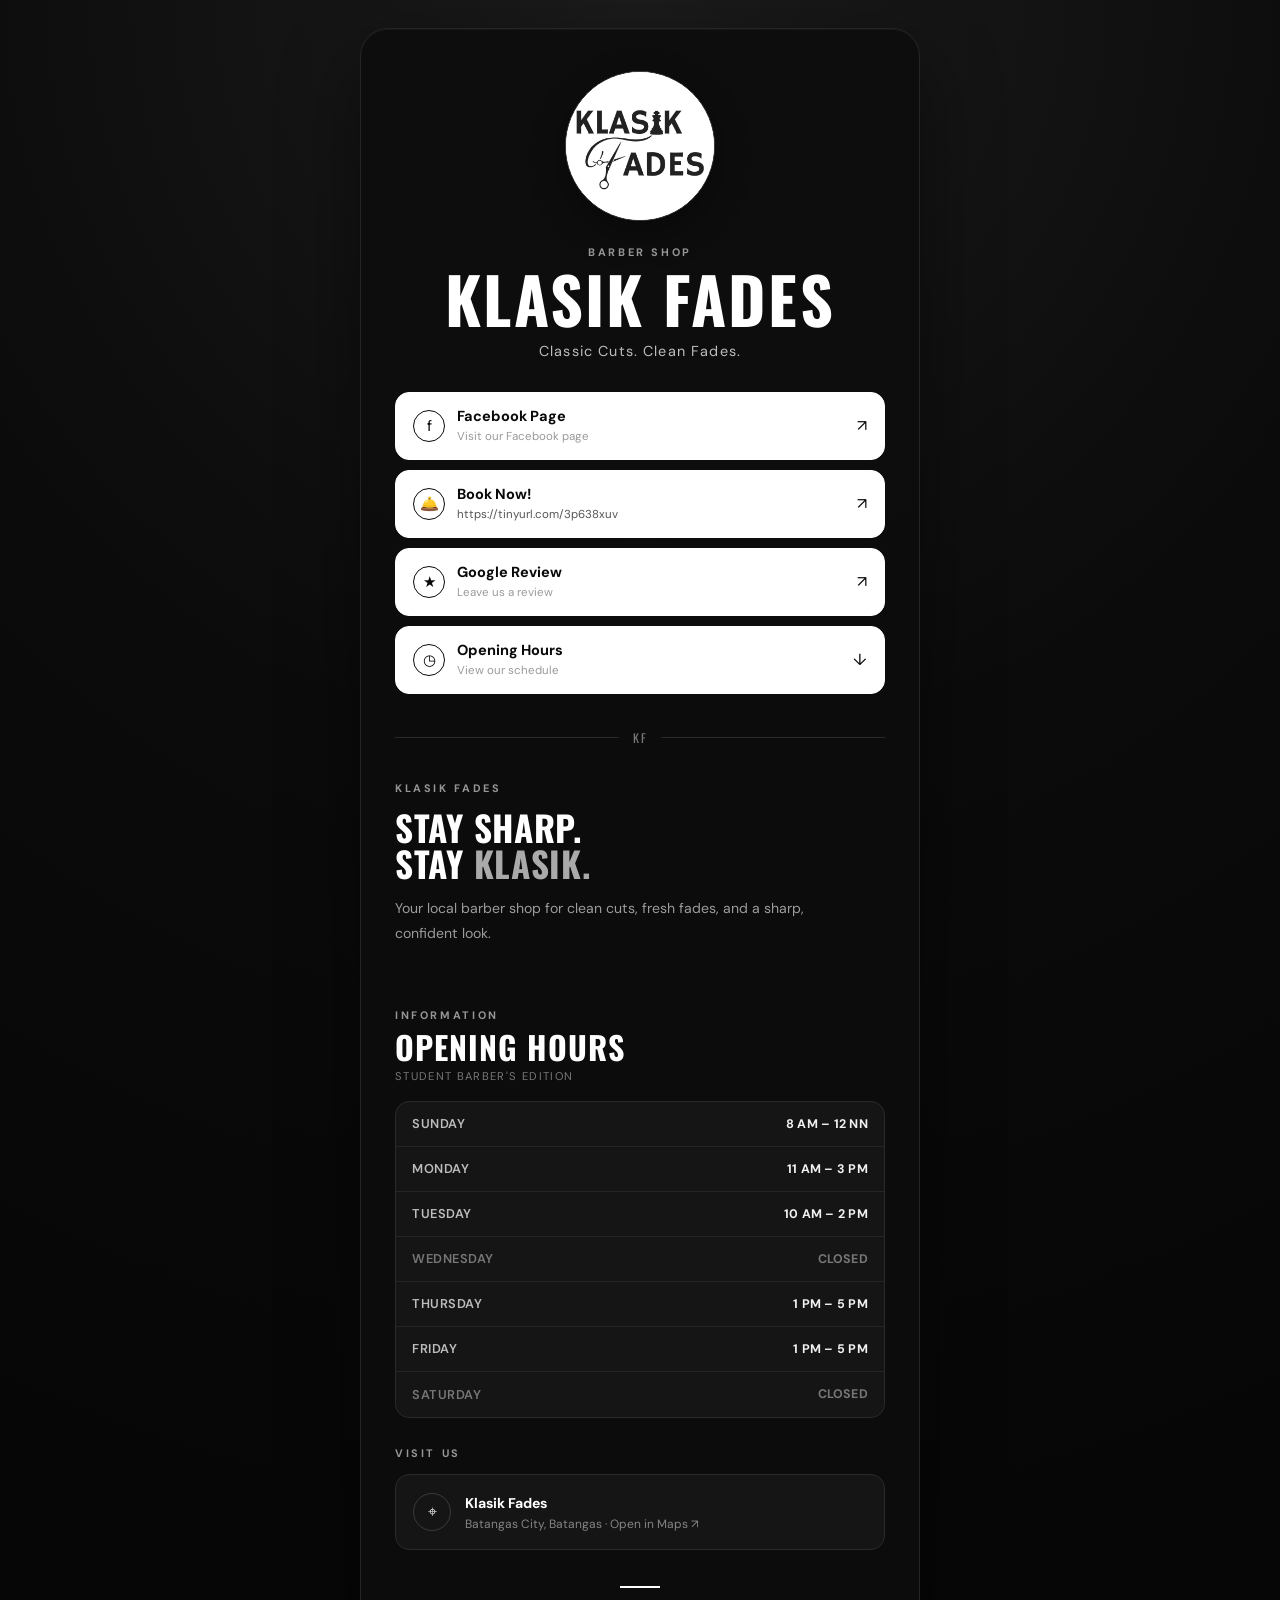
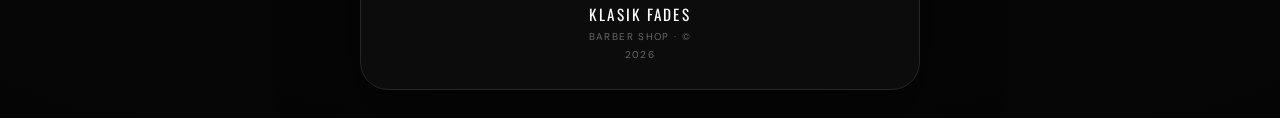
==== index.html @ 63065047 "Update index.html" ====
<!DOCTYPE html>
<html lang="en">
<head>
  <meta charset="UTF-8">
  <meta name="viewport" content="width=device-width, initial-scale=1.0">
  <meta name="description" content="Klasik Fades Barber Shop — contact, location, social media, and Google reviews.">
  <meta name="theme-color" content="#0b0b0b">

  <title>Klasik Fades | Barber Shop</title>

  <link rel="icon" type="image/jpeg" href="[data-uri]">

  <style>
    @import url('https://fonts.googleapis.com/css2?family=DM+Sans:wght@400;500;600;700&family=Oswald:wght@500;600;700&display=swap');

    :root {
      --black: #0b0b0b;
      --white: #ffffff;
      --line: #292929;
      --max-width: 560px;
    }

    * {
      box-sizing: border-box;
      margin: 0;
      padding: 0;
    }

    html {
      scroll-behavior: smooth;
    }

    body {
      min-height: 100vh;
      background:
        radial-gradient(circle at top, #1b1b1b 0, #0b0b0b 42%, #050505 100%);
      color: var(--white);
      font-family: "DM Sans", sans-serif;
      padding: 28px 16px;
    }

    a {
      color: inherit;
      text-decoration: none;
    }

    .card {
      width: min(100%, var(--max-width));
      margin: 0 auto;
      padding: 42px 34px 28px;
      background: rgba(13, 13, 13, 0.97);
      border: 1px solid #252525;
      border-radius: 28px;
      box-shadow:
        0 30px 80px rgba(0, 0, 0, 0.45),
        inset 0 1px 0 rgba(255, 255, 255, 0.04);
    }

    .brand {
      text-align: center;
    }

    .logo-wrap {
      width: 150px;
      height: 150px;
      margin: 0 auto 24px;
      border-radius: 50%;
      overflow: hidden;
      background: #fff;
      border: 1px solid #333;
      box-shadow: 0 12px 35px rgba(0, 0, 0, 0.35);
    }

    .logo-wrap img {
      width: 100%;
      height: 100%;
      display: block;
      object-fit: cover;
    }

    .eyebrow,
    .section-label {
      font-size: 0.68rem;
      font-weight: 700;
      letter-spacing: 0.24em;
      color: #969696;
    }

    .eyebrow {
      margin-bottom: 9px;
    }

    .brand h1 {
      font-family: "Oswald", sans-serif;
      font-size: clamp(2.5rem, 10vw, 4rem);
      line-height: 0.95;
      letter-spacing: 0.035em;
      font-weight: 700;
    }

    .tagline {
      margin-top: 13px;
      color: #bdbdbd;
      font-size: 0.9rem;
      letter-spacing: 0.08em;
    }

    .actions {
      display: grid;
      gap: 10px;
      margin-top: 32px;
    }

    .action {
      min-height: 68px;
      display: grid;
      grid-template-columns: 34px 1fr 22px;
      align-items: center;
      gap: 10px;
      padding: 13px 17px;
      background: var(--white);
      color: #090909;
      border: 1px solid var(--white);
      border-radius: 14px;
      transition: transform 180ms ease, background 180ms ease, border-color 180ms ease;
    }

    .action:hover {
      transform: translateY(-2px);
      background: #e9e9e9;
      border-color: #e9e9e9;
    }

    .action.primary {
      background: var(--white);
      color: #090909;
      border-color: var(--white);
    }

    .action.primary:hover {
      background: #e9e9e9;
    }

    .action .icon {
      width: 32px;
      height: 32px;
      display: grid;
      place-items: center;
      border: 1px solid currentColor;
      border-radius: 50%;
      font-size: 0.95rem;
    }

    .action strong {
      display: block;
      font-size: 0.91rem;
      font-weight: 700;
    }

    .action small {
      display: block;
      margin-top: 3px;
      color: #9a9a9a;
      font-size: 0.72rem;
    }

    .action.primary small {
      color: #555;
    }

    .arrow {
      font-size: 1rem;
      text-align: right;
    }

    .divider {
      display: flex;
      align-items: center;
      gap: 14px;
      margin: 35px 0;
    }

    .divider span {
      flex: 1;
      height: 1px;
      background: var(--line);
    }

    .divider i {
      font-family: "Oswald", sans-serif;
      font-size: 0.75rem;
      font-style: normal;
      letter-spacing: 0.12em;
      color: #777;
    }

    .about {
      padding-bottom: 34px;
    }

    .section-label {
      margin-bottom: 14px;
    }

    .about h2 {
      font-family: "Oswald", sans-serif;
      font-size: 2.2rem;
      line-height: 1.03;
      letter-spacing: 0.02em;
      text-transform: uppercase;
    }

    .about h2 em {
      font-style: normal;
      color: #aaa;
    }

    .about p:last-child {
      max-width: 460px;
      margin-top: 15px;
      color: #9c9c9c;
      font-size: 0.88rem;
      line-height: 1.75;
    }

    .social-section {
      padding: 28px 0;
      border-top: 1px solid var(--line);
      border-bottom: 1px solid var(--line);
    }

    .socials {
      display: grid;
      gap: 8px;
    }

    .socials a {
      display: grid;
      grid-template-columns: 30px 1fr 18px;
      align-items: center;
      gap: 10px;
      min-height: 48px;
      padding: 8px 0;
      color: #dedede;
      border-bottom: 1px solid #202020;
      transition: color 180ms ease;
    }

    .socials a:last-child {
      border-bottom: 0;
    }

    .socials a:hover {
      color: #fff;
    }

    .social-icon {
      width: 28px;
      height: 28px;
      display: grid;
      place-items: center;
      border: 1px solid #444;
      border-radius: 50%;
      font-size: 0.78rem;
      font-weight: 700;
    }

    .social-arrow {
      color: #777;
    }

    .location {
      padding-top: 28px;
    }

    .location-box {
      display: flex;
      align-items: center;
      gap: 14px;
      padding: 17px;
      background: #151515;
      border: 1px solid #292929;
      border-radius: 14px;
    }

    .location-pin {
      width: 38px;
      height: 38px;
      display: grid;
      place-items: center;
      flex: 0 0 38px;
      border: 1px solid #3a3a3a;
      border-radius: 50%;
      color: #ddd;
    }

    .location-box strong {
      font-size: 0.88rem;
    }

    .location-box p {
      margin-top: 3px;
      color: #858585;
      font-size: 0.75rem;
    }

    footer {
      margin-top: 36px;
      text-align: center;
    }

    .footer-line {
      width: 40px;
      height: 2px;
      margin: 0 auto 15px;
      background: #fff;
    }

    footer p {
      font-family: "Oswald", sans-serif;
      font-size: 0.95rem;
      letter-spacing: 0.14em;
    }

    footer span {
      display: block;
      margin-top: 5px;
      color: #686868;
      font-size: 0.62rem;
      letter-spacing: 0.14em;
    }

    @media (max-width: 520px) {
      body {
        padding: 0;
      }

      .card {
        min-height: 100vh;
        border: 0;
        border-radius: 0;
        padding: 38px 22px 24px;
      }

      .logo-wrap {
        width: 135px;
        height: 135px;
      }

      .brand h1 {
        font-size: clamp(2.3rem, 13vw, 3.5rem);
      }

      .tagline {
        font-size: 0.78rem;
      }
    }

    @media (prefers-reduced-motion: reduce) {
      html {
        scroll-behavior: auto;
      }

      .action {
        transition: none;
      }
    }
  
    #information { scroll-margin-top: 24px; padding-top: 28px; }
    .information-title { margin: -5px 0 18px; }
    .information-title h2 { font-family: "Oswald", sans-serif; font-size: 2rem; line-height: 1; text-transform: uppercase; letter-spacing: .03em; }
    .information-title p { margin-top: 6px; color: #777; font-size: .7rem; text-transform: uppercase; letter-spacing: .12em; }
    .hours-card { overflow: hidden; background: #151515; border: 1px solid #292929; border-radius: 14px; }
    .hours-row { display: grid; grid-template-columns: 1fr auto; align-items: center; gap: 16px; min-height: 45px; padding: 10px 16px; border-bottom: 1px solid #252525; font-size: .8rem; }
    .hours-row:last-child { border-bottom: 0; }
    .hours-row span { color: #bdbdbd; text-transform: uppercase; letter-spacing: .04em; font-weight: 600; }
    .hours-row strong { color: #f2f2f2; font-size: .78rem; text-align: right; letter-spacing: .02em; }
    .hours-row.closed span, .hours-row.closed strong { color: #777; }

</style>
</head>

<body>

  <main class="card">

    <section class="brand">
      <div class="logo-wrap">
        <img src="[data-uri]" alt="Klasik Fades logo">
      </div>

      <p class="eyebrow">BARBER SHOP</p>
      <h1>KLASIK FADES</h1>
      <p class="tagline">Classic Cuts. Clean Fades.</p>
    </section>

    <section class="actions" aria-label="Business actions">

      <a class="action" href="https://www.facebook.com/profile.php?id=61590828577188" target="_blank" rel="noopener noreferrer">
        <span class="icon">f</span><span><strong>Facebook Page</strong><small>Visit our Facebook page</small></span><span class="arrow">↗</span>
      </a>

      <a class="action primary" href="https://tinyurl.com/3p638xuv" target="_blank" rel="noopener noreferrer">
        <span class="icon">🛎️</span>
          <span>
            <strong>Book Now!</strong>
            <small>https://tinyurl.com/3p638xuv</small>
          </span>
        <span class="arrow">↗</span>
      </a>

      <a class="action" href="https://search.google.com/local/writereview?placeid=ChIJxVJo1TwPvTMRxg9lipn5lPU" target="_blank" rel="noopener noreferrer">
        <span class="icon">★</span><span><strong>Google Review</strong><small>Leave us a review</small></span><span class="arrow">↗</span>
      </a>

      <a class="action" href="#information">
        <span class="icon">◷</span><span><strong>Opening Hours</strong><small>View our schedule</small></span><span class="arrow">↓</span>
      </a>

    </section>

    <div class="divider">
      <span></span>
      <i>KF</i>
      <span></span>
    </div>

    <section class="about">
      <p class="section-label">KLASIK FADES</p>
      <h2>Stay sharp.<br>Stay <em>Klasik.</em></h2>
      <p>
        Your local barber shop for clean cuts, fresh fades,
        and a sharp, confident look.
      </p>
    </section>

    

    <section class="information" id="information">
      <p class="section-label">INFORMATION</p>
      <div class="information-title">
        <h2>Opening Hours</h2>
        <p>Student Barber's Edition</p>
      </div>
      <div class="hours-card">
        <div class="hours-row"><span>Sunday</span><strong>8 AM – 12 NN</strong></div>
        <div class="hours-row"><span>Monday</span><strong>11 AM – 3 PM</strong></div>
        <div class="hours-row"><span>Tuesday</span><strong>10 AM – 2 PM</strong></div>
        <div class="hours-row closed"><span>Wednesday</span><strong>CLOSED</strong></div>
        <div class="hours-row"><span>Thursday</span><strong>1 PM – 5 PM</strong></div>
        <div class="hours-row"><span>Friday</span><strong>1 PM – 5 PM</strong></div>
        <div class="hours-row closed"><span>Saturday</span><strong>CLOSED</strong></div>
      </div>
    </section>

    <section class="location">
      <p class="section-label">VISIT US</p>

      <a
        class="location-box"
        href="https://www.google.com/maps/place/Klasik+Fades/@13.7834968,121.0679065,15z/data=!4m6!3m5!1s0x33bd0f3cd56852c5:0xf594f9998a650fc6!8m2!3d13.7864494!4d121.0700506!16s%2Fg%2F11zh8hhxsk?hl=en&authuser=0&entry=ttu&g_ep=EgoyMDI2MDkzMC4wIKXMDSoASAFQAw%3D%3D"
        target="_blank"
        rel="noopener noreferrer"
      >
        <span class="location-pin">⌖</span>
        <div>
          <strong>Klasik Fades</strong>
          <p>Batangas City, Batangas · Open in Maps ↗</p>
        </div>
      </a>
    </section>

    <footer>
      <div class="footer-line"></div>
      <p>KLASIK FADES</p>
      <span>BARBER SHOP · © <span id="year"></span></span>
    </footer>

  </main>

  <script>
    document.getElementById("year").textContent = new Date().getFullYear();
  </script>

</body>
</html>
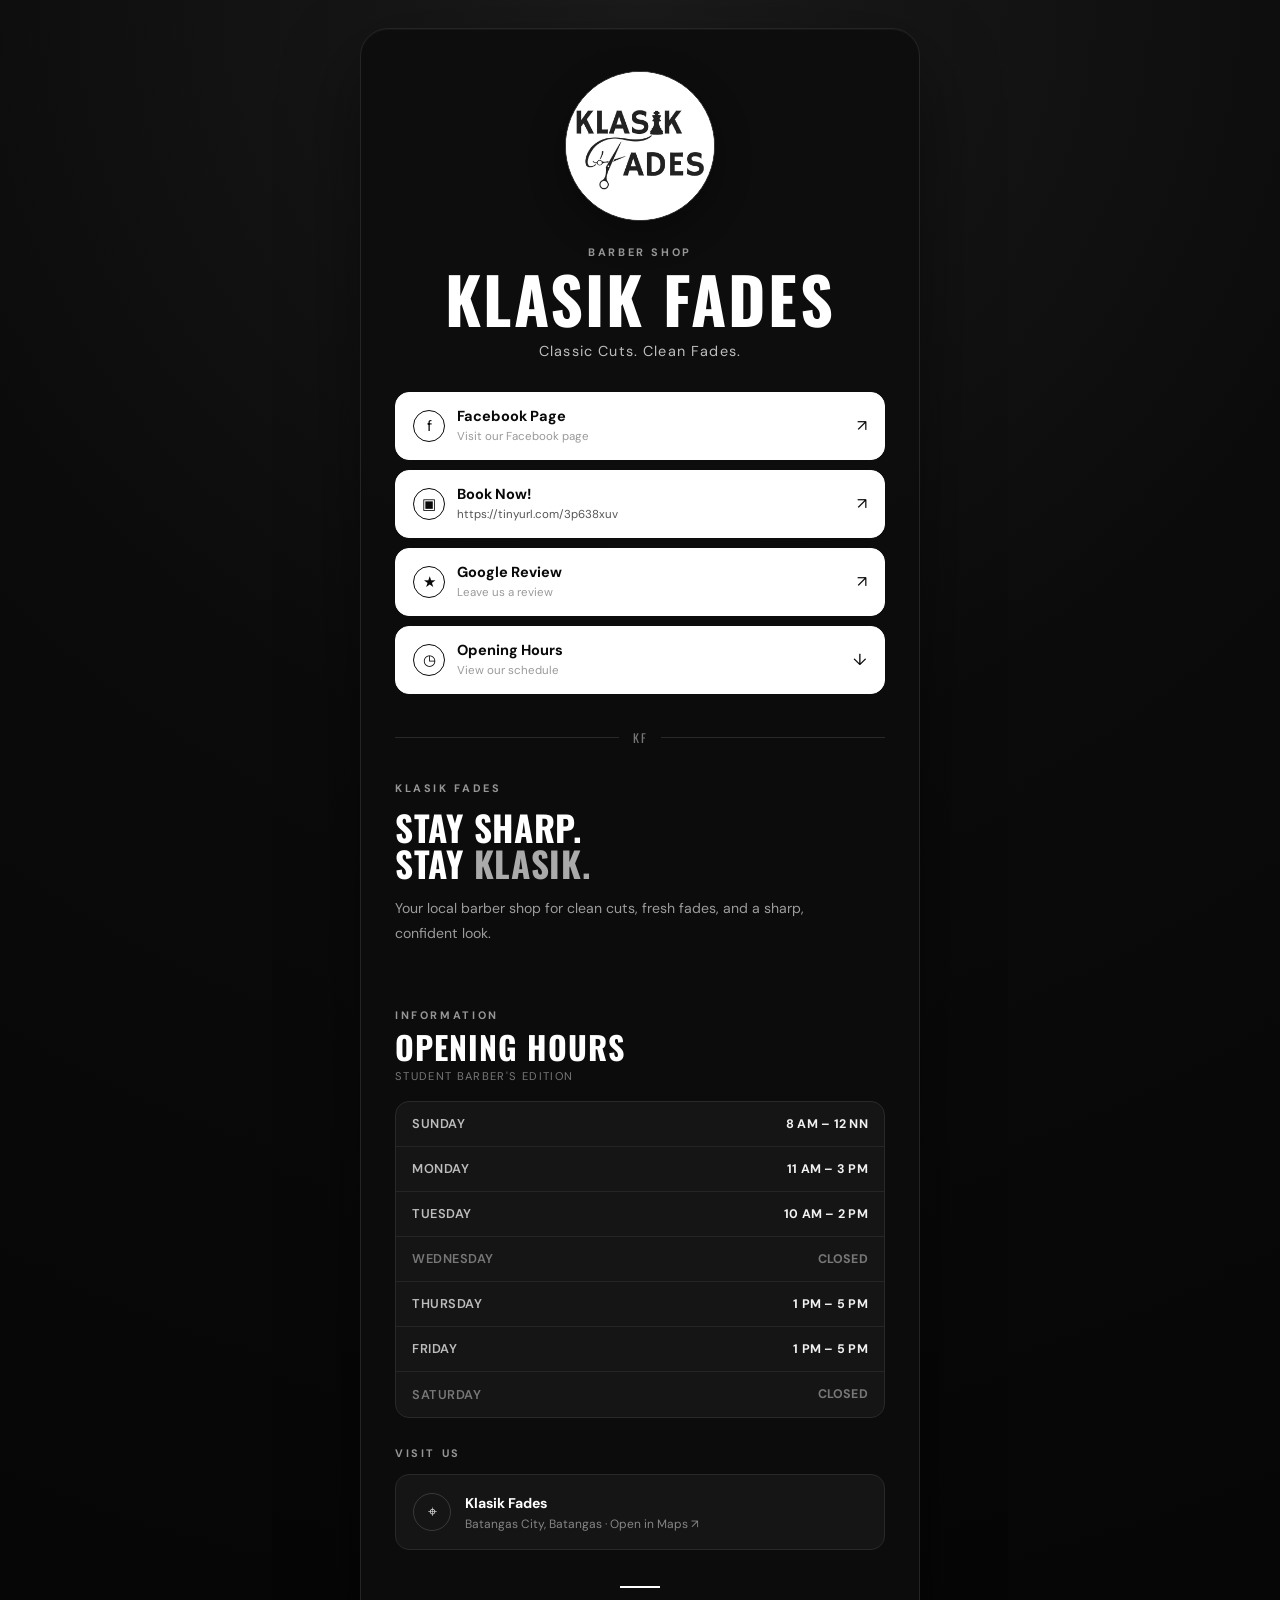
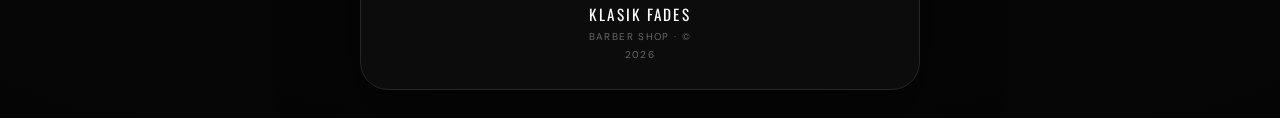
==== commit 938cd1e7: "Update index.html" ====
--- a/index.html
+++ b/index.html
@@ -401,7 +401,7 @@
       </a>
 
       <a class="action primary" href="https://tinyurl.com/3p638xuv" target="_blank" rel="noopener noreferrer">
-        <span class="icon">🛎️</span>
+        <span class="icon">▣</span>
           <span>
             <strong>Book Now!</strong>
             <small>https://tinyurl.com/3p638xuv</small>
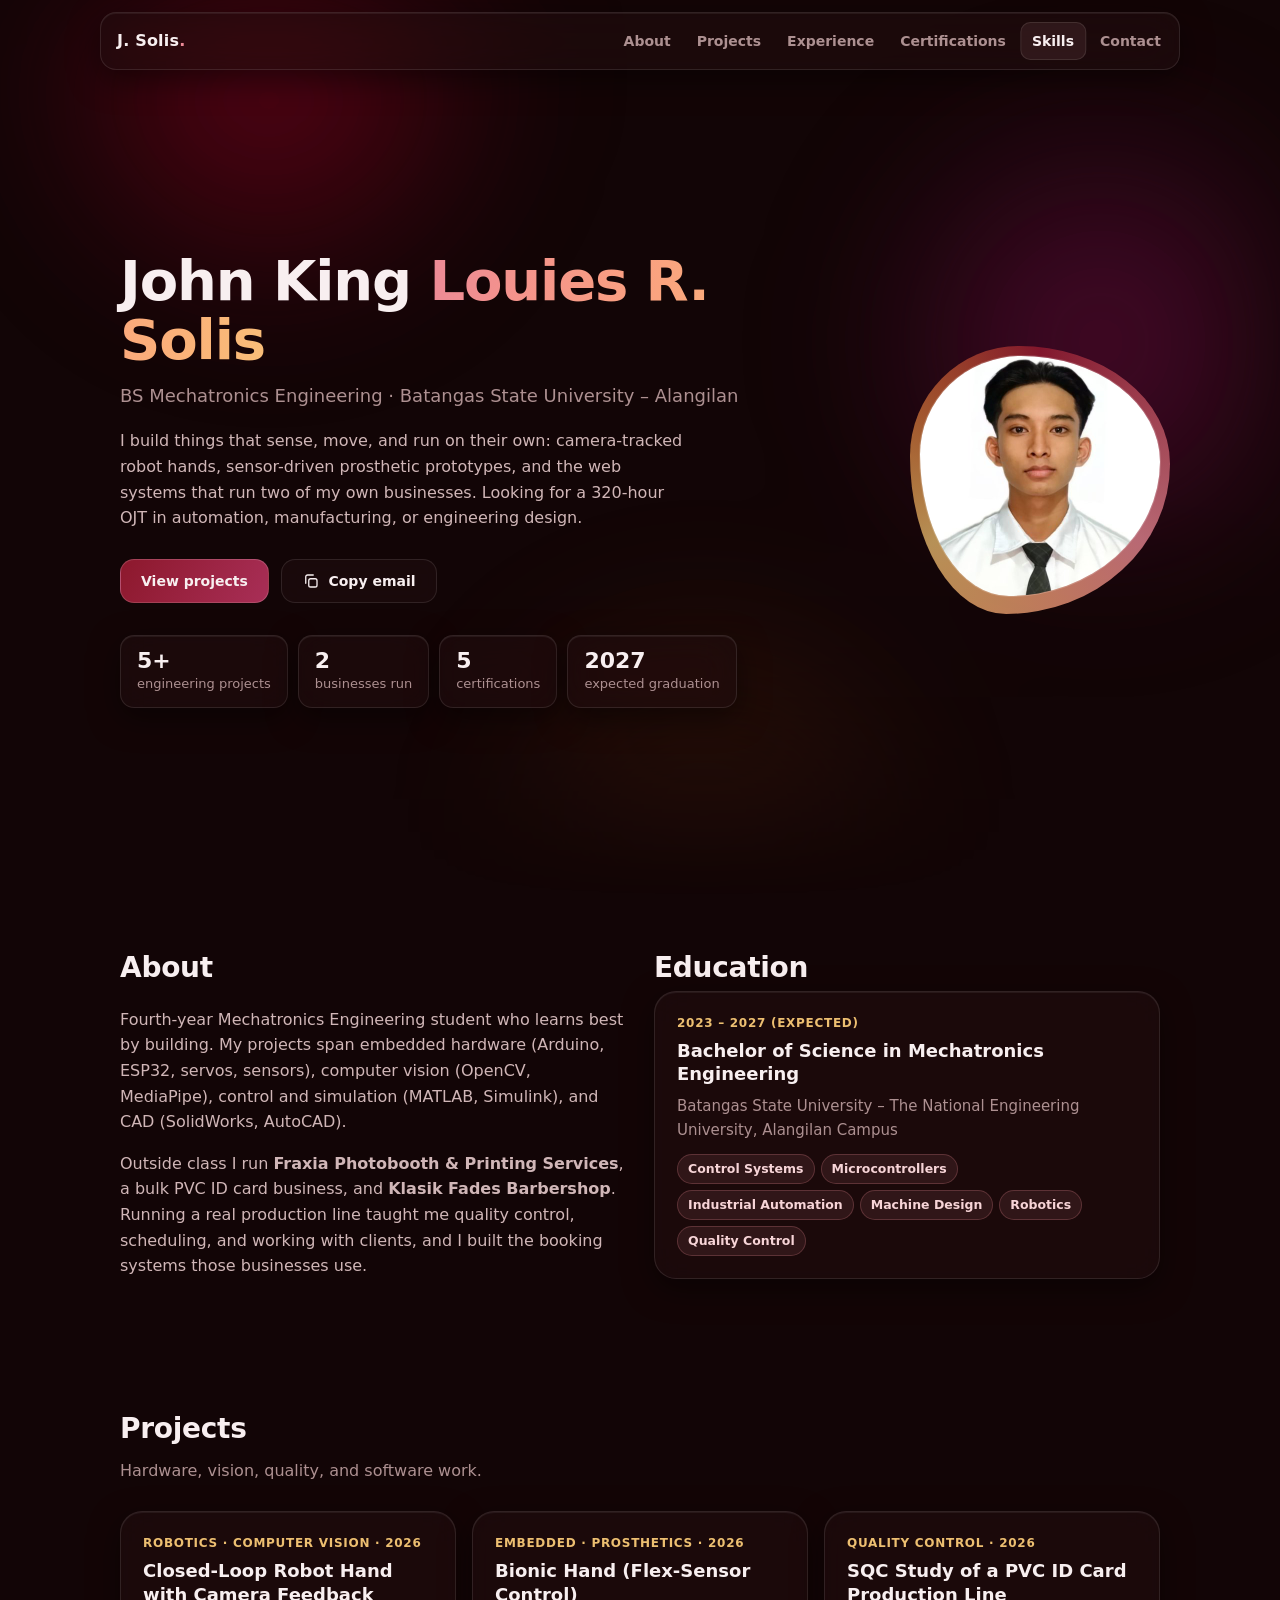
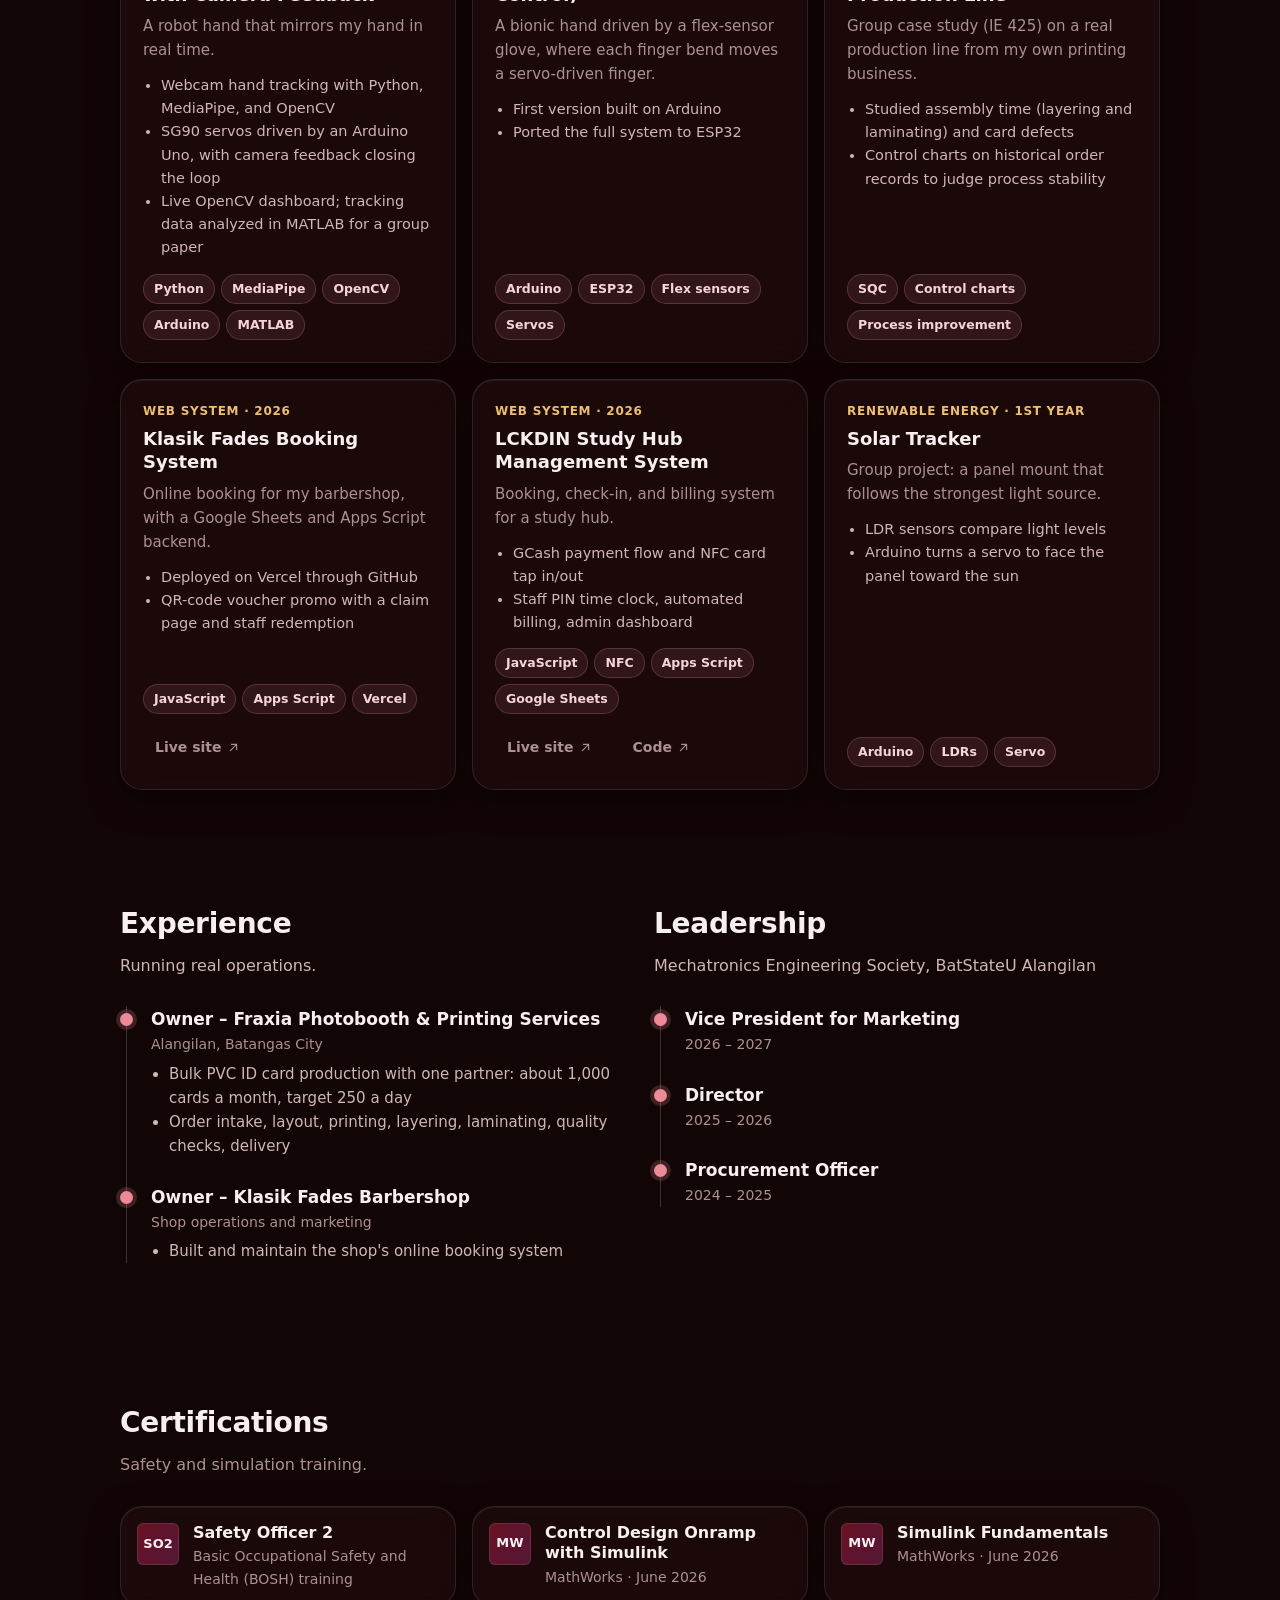
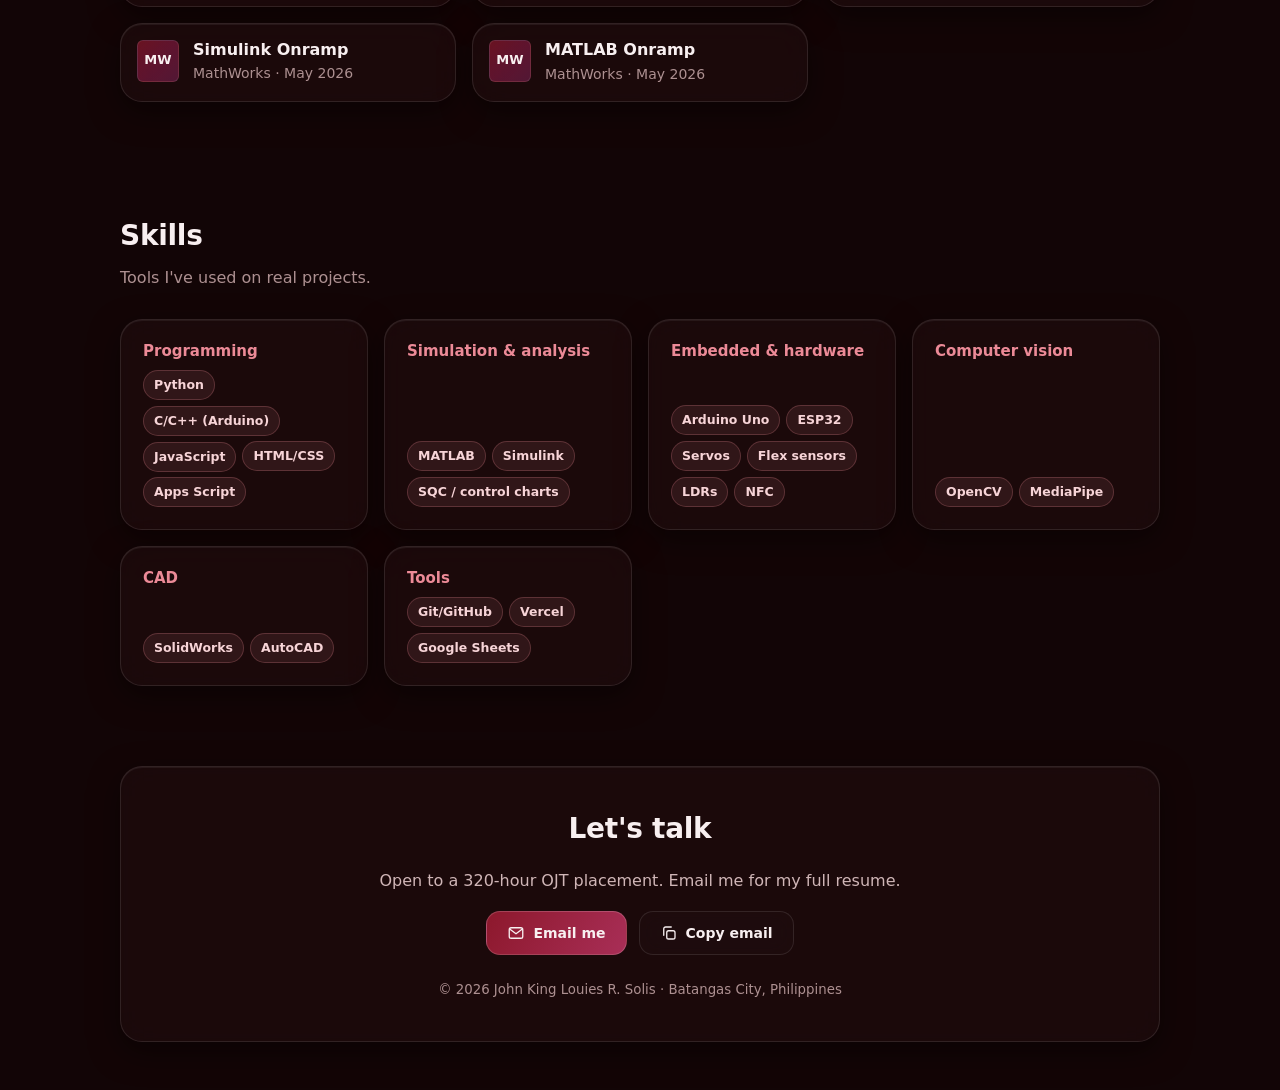
==== commit de656096: "Replace business card with John Solis portfolio Co-Authored-By: Claude Opus 5.5 <noreply@anthropic.c" ====
--- a/index.html
+++ b/index.html
@@ -1,486 +1,485 @@
 <!DOCTYPE html>
 <html lang="en">
 <head>
-  <meta charset="UTF-8">
-  <meta name="viewport" content="width=device-width, initial-scale=1.0">
-  <meta name="description" content="Klasik Fades Barber Shop — contact, location, social media, and Google reviews.">
-  <meta name="theme-color" content="#0b0b0b">
-
-  <title>Klasik Fades | Barber Shop</title>
-
-  <link rel="icon" type="image/jpeg" href="[data-uri]">
-
-  <style>
-    @import url('https://fonts.googleapis.com/css2?family=DM+Sans:wght@400;500;600;700&family=Oswald:wght@500;600;700&display=swap');
-
-    :root {
-      --black: #0b0b0b;
-      --white: #ffffff;
-      --line: #292929;
-      --max-width: 560px;
-    }
-
-    * {
-      box-sizing: border-box;
-      margin: 0;
-      padding: 0;
-    }
-
-    html {
-      scroll-behavior: smooth;
-    }
-
-    body {
-      min-height: 100vh;
-      background:
-        radial-gradient(circle at top, #1b1b1b 0, #0b0b0b 42%, #050505 100%);
-      color: var(--white);
-      font-family: "DM Sans", sans-serif;
-      padding: 28px 16px;
-    }
-
-    a {
-      color: inherit;
-      text-decoration: none;
-    }
-
-    .card {
-      width: min(100%, var(--max-width));
-      margin: 0 auto;
-      padding: 42px 34px 28px;
-      background: rgba(13, 13, 13, 0.97);
-      border: 1px solid #252525;
-      border-radius: 28px;
-      box-shadow:
-        0 30px 80px rgba(0, 0, 0, 0.45),
-        inset 0 1px 0 rgba(255, 255, 255, 0.04);
-    }
-
-    .brand {
-      text-align: center;
-    }
-
-    .logo-wrap {
-      width: 150px;
-      height: 150px;
-      margin: 0 auto 24px;
-      border-radius: 50%;
-      overflow: hidden;
-      background: #fff;
-      border: 1px solid #333;
-      box-shadow: 0 12px 35px rgba(0, 0, 0, 0.35);
-    }
-
-    .logo-wrap img {
-      width: 100%;
-      height: 100%;
-      display: block;
-      object-fit: cover;
-    }
-
-    .eyebrow,
-    .section-label {
-      font-size: 0.68rem;
-      font-weight: 700;
-      letter-spacing: 0.24em;
-      color: #969696;
-    }
-
-    .eyebrow {
-      margin-bottom: 9px;
-    }
-
-    .brand h1 {
-      font-family: "Oswald", sans-serif;
-      font-size: clamp(2.5rem, 10vw, 4rem);
-      line-height: 0.95;
-      letter-spacing: 0.035em;
-      font-weight: 700;
-    }
-
-    .tagline {
-      margin-top: 13px;
-      color: #bdbdbd;
-      font-size: 0.9rem;
-      letter-spacing: 0.08em;
-    }
-
-    .actions {
-      display: grid;
-      gap: 10px;
-      margin-top: 32px;
-    }
-
-    .action {
-      min-height: 68px;
-      display: grid;
-      grid-template-columns: 34px 1fr 22px;
-      align-items: center;
-      gap: 10px;
-      padding: 13px 17px;
-      background: var(--white);
-      color: #090909;
-      border: 1px solid var(--white);
-      border-radius: 14px;
-      transition: transform 180ms ease, background 180ms ease, border-color 180ms ease;
-    }
-
-    .action:hover {
-      transform: translateY(-2px);
-      background: #e9e9e9;
-      border-color: #e9e9e9;
-    }
-
-    .action.primary {
-      background: var(--white);
-      color: #090909;
-      border-color: var(--white);
-    }
-
-    .action.primary:hover {
-      background: #e9e9e9;
-    }
-
-    .action .icon {
-      width: 32px;
-      height: 32px;
-      display: grid;
-      place-items: center;
-      border: 1px solid currentColor;
-      border-radius: 50%;
-      font-size: 0.95rem;
-    }
-
-    .action strong {
-      display: block;
-      font-size: 0.91rem;
-      font-weight: 700;
-    }
-
-    .action small {
-      display: block;
-      margin-top: 3px;
-      color: #9a9a9a;
-      font-size: 0.72rem;
-    }
-
-    .action.primary small {
-      color: #555;
-    }
-
-    .arrow {
-      font-size: 1rem;
-      text-align: right;
-    }
-
-    .divider {
-      display: flex;
-      align-items: center;
-      gap: 14px;
-      margin: 35px 0;
-    }
-
-    .divider span {
-      flex: 1;
-      height: 1px;
-      background: var(--line);
-    }
-
-    .divider i {
-      font-family: "Oswald", sans-serif;
-      font-size: 0.75rem;
-      font-style: normal;
-      letter-spacing: 0.12em;
-      color: #777;
-    }
-
-    .about {
-      padding-bottom: 34px;
-    }
-
-    .section-label {
-      margin-bottom: 14px;
-    }
-
-    .about h2 {
-      font-family: "Oswald", sans-serif;
-      font-size: 2.2rem;
-      line-height: 1.03;
-      letter-spacing: 0.02em;
-      text-transform: uppercase;
-    }
-
-    .about h2 em {
-      font-style: normal;
-      color: #aaa;
-    }
-
-    .about p:last-child {
-      max-width: 460px;
-      margin-top: 15px;
-      color: #9c9c9c;
-      font-size: 0.88rem;
-      line-height: 1.75;
-    }
-
-    .social-section {
-      padding: 28px 0;
-      border-top: 1px solid var(--line);
-      border-bottom: 1px solid var(--line);
-    }
-
-    .socials {
-      display: grid;
-      gap: 8px;
-    }
-
-    .socials a {
-      display: grid;
-      grid-template-columns: 30px 1fr 18px;
-      align-items: center;
-      gap: 10px;
-      min-height: 48px;
-      padding: 8px 0;
-      color: #dedede;
-      border-bottom: 1px solid #202020;
-      transition: color 180ms ease;
-    }
-
-    .socials a:last-child {
-      border-bottom: 0;
-    }
-
-    .socials a:hover {
-      color: #fff;
-    }
-
-    .social-icon {
-      width: 28px;
-      height: 28px;
-      display: grid;
-      place-items: center;
-      border: 1px solid #444;
-      border-radius: 50%;
-      font-size: 0.78rem;
-      font-weight: 700;
-    }
-
-    .social-arrow {
-      color: #777;
-    }
-
-    .location {
-      padding-top: 28px;
-    }
-
-    .location-box {
-      display: flex;
-      align-items: center;
-      gap: 14px;
-      padding: 17px;
-      background: #151515;
-      border: 1px solid #292929;
-      border-radius: 14px;
-    }
-
-    .location-pin {
-      width: 38px;
-      height: 38px;
-      display: grid;
-      place-items: center;
-      flex: 0 0 38px;
-      border: 1px solid #3a3a3a;
-      border-radius: 50%;
-      color: #ddd;
-    }
-
-    .location-box strong {
-      font-size: 0.88rem;
-    }
-
-    .location-box p {
-      margin-top: 3px;
-      color: #858585;
-      font-size: 0.75rem;
-    }
-
-    footer {
-      margin-top: 36px;
-      text-align: center;
-    }
-
-    .footer-line {
-      width: 40px;
-      height: 2px;
-      margin: 0 auto 15px;
-      background: #fff;
-    }
-
-    footer p {
-      font-family: "Oswald", sans-serif;
-      font-size: 0.95rem;
-      letter-spacing: 0.14em;
-    }
-
-    footer span {
-      display: block;
-      margin-top: 5px;
-      color: #686868;
-      font-size: 0.62rem;
-      letter-spacing: 0.14em;
-    }
-
-    @media (max-width: 520px) {
-      body {
-        padding: 0;
-      }
-
-      .card {
-        min-height: 100vh;
-        border: 0;
-        border-radius: 0;
-        padding: 38px 22px 24px;
-      }
-
-      .logo-wrap {
-        width: 135px;
-        height: 135px;
-      }
-
-      .brand h1 {
-        font-size: clamp(2.3rem, 13vw, 3.5rem);
-      }
-
-      .tagline {
-        font-size: 0.78rem;
-      }
-    }
-
-    @media (prefers-reduced-motion: reduce) {
-      html {
-        scroll-behavior: auto;
-      }
-
-      .action {
-        transition: none;
-      }
-    }
-  
-    #information { scroll-margin-top: 24px; padding-top: 28px; }
-    .information-title { margin: -5px 0 18px; }
-    .information-title h2 { font-family: "Oswald", sans-serif; font-size: 2rem; line-height: 1; text-transform: uppercase; letter-spacing: .03em; }
-    .information-title p { margin-top: 6px; color: #777; font-size: .7rem; text-transform: uppercase; letter-spacing: .12em; }
-    .hours-card { overflow: hidden; background: #151515; border: 1px solid #292929; border-radius: 14px; }
-    .hours-row { display: grid; grid-template-columns: 1fr auto; align-items: center; gap: 16px; min-height: 45px; padding: 10px 16px; border-bottom: 1px solid #252525; font-size: .8rem; }
-    .hours-row:last-child { border-bottom: 0; }
-    .hours-row span { color: #bdbdbd; text-transform: uppercase; letter-spacing: .04em; font-weight: 600; }
-    .hours-row strong { color: #f2f2f2; font-size: .78rem; text-align: right; letter-spacing: .02em; }
-    .hours-row.closed span, .hours-row.closed strong { color: #777; }
-
+<meta charset="utf-8">
+<meta name="theme-color" content="#140a0c">
+<meta name="viewport" content="width=device-width, initial-scale=1">
+<title>John King Louies R. Solis – Mechatronics Engineering Portfolio</title>
+<meta name="description" content="Portfolio of John King Louies R. Solis, BS Mechatronics Engineering student at Batangas State University – Alangilan. Robotics, embedded systems, computer vision, and web systems.">
+<meta property="og:title" content="John King Louies R. Solis – Portfolio">
+<meta property="og:description" content="Mechatronics Engineering student: robotics, embedded systems, computer vision, web systems.">
+<meta property="og:image" content="photo.jpg">
+<style>
+  /* ---------- tokens (OKLCH) ---------- */
+  :root{
+    color-scheme:dark;
+    --hue:15;
+    /* depth: each elevation is a little lighter */
+    --l0:oklch(14% .025 var(--hue));          /* page */
+    --l1:oklch(19% .03 var(--hue) / .62);     /* raised glass */
+    --l2:oklch(22% .035 var(--hue) / .96);    /* popover */
+    --l3:oklch(30% .04 var(--hue) / .55);     /* hover / pressed fill */
+    --ink:oklch(96% .01 var(--hue));
+    --ink-2:oklch(80% .03 var(--hue));
+    --ink-3:oklch(68% .035 var(--hue));
+    --primary:oklch(74% .12 12);
+    --primary-strong:oklch(42% .15 18);
+    --accent:oklch(83% .11 80);
+    --border:oklch(100% 0 0 / .10);
+    --border-strong:oklch(100% 0 0 / .18);
+    --ok:oklch(78% .15 155);
+
+    --r-lg:22px; --pad-lg:22px;            /* card */
+    --r-md:16px; --pad-md:6px;             /* nav */
+    --r-in:calc(var(--r-md) - var(--pad-md)); /* concentric inner = outer − padding */
+    --r-chip:999px;
+
+    --ease-out:cubic-bezier(.22,1,.36,1);
+    --ease-in-out:cubic-bezier(.65,0,.35,1);
+    --ease-in:cubic-bezier(.55,0,1,.45);
+    --t-in:220ms; --t-out:176ms;           /* exits 20% shorter */
+  }
+  *{box-sizing:border-box}
+  html{scroll-behavior:smooth;-webkit-text-size-adjust:100%}
+  body{margin:0;font-family:Inter,system-ui,-apple-system,"Segoe UI",Roboto,Arial,sans-serif;color:var(--ink);background:var(--l0);line-height:1.6;overflow-x:hidden;font-size:16px}
+  a{color:var(--primary);text-decoration:none}
+  a:hover{text-decoration:underline;text-underline-offset:3px}
+  .wrap{max-width:1080px;margin:0 auto;padding:0 20px;position:relative}
+  svg.i{width:18px;height:18px;stroke:currentColor;stroke-width:1.75;fill:none;stroke-linecap:round;stroke-linejoin:round;flex:none}
+
+  /* ---------- liquid background (arcs, not straight lines) ---------- */
+  .liquid{position:fixed;inset:0;height:100dvh;z-index:-1;overflow:hidden;filter:blur(64px) saturate(130%);
+    -webkit-mask-image:linear-gradient(to bottom,#000 55%,transparent);mask-image:linear-gradient(to bottom,#000 55%,transparent)}
+  .orbit{position:absolute;width:0;height:0;animation:orbit 34s linear infinite}
+  .blob{position:absolute;width:44vmax;height:44vmax;translate:-50% -50%;opacity:.5;
+        border-radius:42% 58% 63% 37% / 41% 44% 56% 59%;animation:morph 20s var(--ease-in-out) infinite}
+  .o1{top:8%;left:12%}            .o1 .blob{left:9vmax;background:radial-gradient(circle in oklch,oklch(40% .16 18),transparent 66%)}
+  .o2{top:38%;right:6%;animation-duration:42s;animation-direction:reverse} .o2 .blob{left:-8vmax;background:radial-gradient(circle in oklch,oklch(38% .14 350),transparent 66%);animation-delay:-7s}
+  .o3{bottom:6%;left:48%;animation-duration:50s} .o3 .blob{left:7vmax;background:radial-gradient(circle in oklch,oklch(62% .13 55),transparent 66%);opacity:.32;animation-delay:-12s}
+  @keyframes orbit{to{transform:rotate(360deg)}}
+  @keyframes morph{
+    0%,100%{border-radius:42% 58% 63% 37% / 41% 44% 56% 59%}
+    33%{border-radius:63% 37% 38% 62% / 55% 61% 39% 45%}
+    66%{border-radius:35% 65% 52% 48% / 62% 35% 65% 38%}
+  }
+
+  /* ---------- glass surfaces ---------- */
+  .glass,.card,nav{background:var(--l1);border:1px solid var(--border);
+    -webkit-backdrop-filter:blur(18px) saturate(150%);backdrop-filter:blur(18px) saturate(150%);
+    box-shadow:0 1px 0 oklch(100% 0 0 / .06) inset, 0 10px 30px oklch(5% .02 var(--hue) / .45)}
+
+  /* ---------- nav + moving knob ---------- */
+  nav{position:sticky;top:12px;z-index:20;margin:12px 12px 0;border-radius:var(--r-md)}
+  @media (min-width:1104px){nav{margin:12px auto 0;max-width:1080px}}
+  nav .wrap{display:flex;align-items:center;justify-content:space-between;height:56px;padding:0 var(--pad-md) 0 16px}
+  nav .brand{font-weight:800;letter-spacing:.2px;color:var(--ink)}
+  nav .brand span{color:var(--primary)}
+  .links{position:relative;display:flex;gap:2px;list-style:none;margin:0;padding:0}
+  .links a{position:relative;z-index:1;display:block;color:var(--ink-3);font-size:14px;font-weight:600;padding:8px 12px;border-radius:var(--r-in);transition:color var(--t-in) var(--ease-out)}
+  .links a:hover{color:var(--ink);text-decoration:none}
+  .links a.active{color:var(--ink)}
+  .knob{position:absolute;top:0;left:0;height:100%;border-radius:var(--r-in);background:var(--l3);border:1px solid var(--border);
+    transform-origin:center;opacity:0;pointer-events:none;
+    transition:translate 320ms var(--ease-in-out), width 320ms var(--ease-in-out), opacity var(--t-in) var(--ease-out)}
+  .knob.moving{animation:stretch 320ms var(--ease-in-out)}
+  @keyframes stretch{50%{scale:1.12 1}}   /* stretch 12% while travelling */
+
+  .menu-btn{display:none;width:44px;height:44px;border-radius:var(--r-in);border:1px solid var(--border);background:transparent;color:var(--ink);
+    place-items:center;cursor:pointer;position:relative;transition:background var(--t-in) var(--ease-out)}
+  .menu-btn:hover{background:var(--l3)}
+  .menu-btn:active{scale:.9;transition:none}          /* pressed: no tween while held */
+  .menu-btn svg{position:absolute;transition:opacity 180ms var(--ease-out), filter 180ms var(--ease-out), scale 180ms var(--ease-out)}
+  .menu-btn .ic-close{opacity:0;filter:blur(4px);scale:.6}
+  .menu-btn[aria-expanded="true"] .ic-open{opacity:0;filter:blur(4px);scale:.6}
+  .menu-btn[aria-expanded="true"] .ic-close{opacity:1;filter:none;scale:1}
+
+  .popover{position:absolute;top:calc(100% + 8px);right:0;min-width:220px;padding:var(--pad-md);border-radius:var(--r-md);
+    background:var(--l2);border:1px solid var(--border-strong);-webkit-backdrop-filter:blur(22px);backdrop-filter:blur(22px);
+    box-shadow:0 18px 50px oklch(5% .02 var(--hue) / .6);
+    transform-origin:top right;                 /* grows out of the trigger */
+    opacity:0;scale:.95;translate:0 -4px;visibility:hidden;
+    transition:opacity var(--t-out) var(--ease-in), scale var(--t-out) var(--ease-in), translate var(--t-out) var(--ease-in), visibility 0s linear var(--t-out)}
+  .popover.open{opacity:1;scale:1;translate:0 0;visibility:visible;
+    transition:opacity var(--t-in) var(--ease-out), scale var(--t-in) var(--ease-out), translate var(--t-in) var(--ease-out), visibility 0s}
+  .popover a{display:block;padding:11px 12px;border-radius:var(--r-in);color:var(--ink-2);font-weight:600;
+    opacity:0;translate:0 -4px;transition:opacity 160ms var(--ease-out), translate 160ms var(--ease-out), background 120ms}
+  .popover.open a{opacity:1;translate:0 0;transition-delay:calc(var(--i) * 30ms)}  /* 30ms row stagger */
+  .popover a:hover{background:var(--l3);color:var(--ink);text-decoration:none}
+  @media (max-width:760px){.links{display:none}.menu-btn{display:grid}}
+  @media (min-width:761px){.popover{display:none}}
+
+  /* ---------- hero ---------- */
+  header.hero{min-height:calc(100dvh - 80px);display:grid;align-items:center;padding:48px 0}
+  .hero .wrap{display:grid;grid-template-columns:1fr auto;gap:48px;align-items:center}
+  .hero h1{font-size:clamp(34px,5.4vw,56px);line-height:1.05;margin:0 0 12px;letter-spacing:-.02em}
+  .hero h1 .grad{background:linear-gradient(100deg in oklch,var(--primary),oklch(84% .11 70));-webkit-background-clip:text;background-clip:text;color:transparent}
+  .hero .role{font-size:18px;color:var(--ink-3);margin:0 0 18px}
+  .hero p.lead{max-width:56ch;color:var(--ink-2);margin:0 0 28px}
+
+  .avatar{position:relative;width:240px;aspect-ratio:1}
+  .avatar:before{content:"";position:absolute;inset:-10px;border-radius:inherit;
+    background:conic-gradient(in oklch from 0deg,oklch(45% .16 18),var(--primary),var(--accent),oklch(45% .16 18));
+    border-radius:42% 58% 63% 37% / 41% 44% 56% 59%;animation:morph 12s var(--ease-in-out) infinite;opacity:.75}
+  .avatar img{position:relative;width:100%;height:100%;object-fit:cover;border-radius:42% 58% 63% 37% / 41% 44% 56% 59%;
+    animation:morph 12s var(--ease-in-out) infinite;outline:1px solid var(--border-strong)}
+
+  .btns{display:flex;gap:12px;flex-wrap:wrap}
+  .btn{position:relative;display:inline-flex;align-items:center;gap:8px;min-height:44px;padding:0 20px;border-radius:14px;font-weight:700;font-size:14px;color:var(--ink);
+    border:1px solid var(--border);cursor:pointer;font-family:inherit;
+    transition:background var(--t-in) var(--ease-out), border-color var(--t-in) var(--ease-out), scale 160ms var(--ease-out)}
+  .btn.primary{background:linear-gradient(120deg in oklch,var(--primary-strong),oklch(50% .16 5));border-color:oklch(100% 0 0 / .16)}
+  .btn.ghost{background:var(--l1);-webkit-backdrop-filter:blur(12px);backdrop-filter:blur(12px)}
+  .btn:hover{text-decoration:none;border-color:var(--border-strong)}
+  .btn.ghost:hover{background:var(--l3)}
+  .btn:active{scale:.95;transition:none}
+
+  /* copy-email: icon crossfade + blur, old/new overlap */
+  .swap{position:relative;width:18px;height:18px;display:inline-grid}
+  .swap svg{grid-area:1/1;transition:opacity 200ms var(--ease-out), filter 200ms var(--ease-out), scale 200ms var(--ease-out)}
+  .swap .ok{opacity:0;filter:blur(4px);scale:.5;color:var(--ok)}
+  .copied .swap .cp{opacity:0;filter:blur(4px);scale:.5}
+  .copied .swap .ok{opacity:1;filter:none;scale:1}
+  .label{display:inline-grid}
+  .label span{grid-area:1/1;transition:opacity 200ms var(--ease-out), filter 200ms var(--ease-out)}
+  .label .after{opacity:0;filter:blur(3px)}
+  .copied .label .before{opacity:0;filter:blur(3px)}
+  .copied .label .after{opacity:1;filter:none}
+
+  .facts{display:flex;gap:10px;flex-wrap:wrap;margin-top:32px}
+  .facts div{padding:12px 16px;border-radius:14px;font-size:13px;color:var(--ink-3);min-width:118px}
+  .facts b{display:block;color:var(--ink);font-size:22px;line-height:1.2}
+  @media (max-width:760px){.hero .wrap{grid-template-columns:1fr;text-align:center}.avatar{margin:0 auto;order:-1;width:168px}.hero p.lead{margin-inline:auto}.btns,.facts{justify-content:center}}
+
+  /* ---------- sections ---------- */
+  section{padding:56px 0}
+  h2{font-size:28px;margin:0;color:var(--ink);letter-spacing:-.01em}
+  .sub{color:var(--ink-3);margin:6px 0 28px}
+
+  .grid{display:grid;grid-template-columns:repeat(auto-fill,minmax(300px,1fr));gap:16px}
+  .card{position:relative;border-radius:var(--r-lg);padding:var(--pad-lg);display:flex;flex-direction:column;overflow:hidden;
+    transition:border-color var(--t-in) var(--ease-out), background var(--t-in) var(--ease-out)}
+  .card:before{content:"";position:absolute;inset:0;pointer-events:none;opacity:0;transition:opacity 240ms var(--ease-out);
+    background:radial-gradient(380px circle at var(--mx,50%) var(--my,50%),oklch(74% .12 12 / .14),transparent 50%)}
+  .card:hover{border-color:var(--border-strong);background:var(--l2)}
+  .card:hover:before{opacity:1}
+  .card .tag{font-size:12px;font-weight:700;letter-spacing:.06em;text-transform:uppercase;color:var(--accent);margin-bottom:6px}
+  .card h3{margin:0 0 8px;font-size:18px;line-height:1.3;color:var(--ink)}
+  .card p{margin:0 0 12px;color:var(--ink-3);font-size:15px}
+  .card ul{margin:0 0 14px;padding-left:18px;color:var(--ink-2);font-size:14.5px}
+  .chips{display:flex;flex-wrap:wrap;gap:6px;margin-top:auto}
+  .chip{background:oklch(74% .12 12 / .10);border:1px solid oklch(74% .12 12 / .24);color:oklch(90% .04 12);font-size:12.5px;font-weight:600;padding:4px 10px;border-radius:var(--r-chip)}
+  .card .links{display:flex;gap:16px;margin-top:14px;font-size:14px;font-weight:700}
+  .card .links a{display:inline-flex;align-items:center;gap:4px}
+  .card .links svg.i{width:15px;height:15px}
+
+  .tl{border-left:1px solid var(--border-strong);margin-left:6px;padding-left:24px}
+  .tl .item{position:relative;margin-bottom:26px}
+  .tl .item:before{content:"";position:absolute;left:-31px;top:7px;width:13px;height:13px;border-radius:50%;
+    background:var(--primary);box-shadow:0 0 0 4px oklch(74% .12 12 / .2)}
+  .tl h3{margin:0;font-size:17px;color:var(--ink)}
+  .tl .meta{color:var(--ink-3);font-size:14px;margin-bottom:6px}
+  .tl ul{margin:0;padding-left:18px;color:var(--ink-2);font-size:15px}
+
+  .two{display:grid;grid-template-columns:1fr 1fr;gap:28px}
+  .two > div > p{color:var(--ink-2)}
+  @media (max-width:760px){.two{grid-template-columns:1fr}}
+
+  .skills{display:grid;grid-template-columns:repeat(auto-fill,minmax(230px,1fr));gap:16px}
+  .skills .card h3{font-size:15px;color:var(--primary)}
+
+  .cert{flex-direction:row !important;gap:14px;align-items:flex-start;padding:16px}
+  .cert .badge{flex:none;width:42px;height:42px;border-radius:calc(var(--r-lg) - 16px);background:linear-gradient(135deg in oklch,oklch(42% .15 18 / .7),oklch(40% .13 350 / .6));border:1px solid var(--border);color:var(--ink);display:grid;place-items:center;font-weight:800;font-size:13px}
+  .cert h3{font-size:16px;margin:0}
+  .cert p{margin:2px 0 0;font-size:14px}
+
+  footer{padding:24px 0 48px;text-align:center}
+  footer .glass{border-radius:var(--r-lg);padding:40px 24px}
+  footer p{color:var(--ink-2)}
+  footer .btns{justify-content:center;margin-top:18px}
+  footer small{display:block;margin-top:24px;color:var(--ink-3)}
+
+  /* ---------- entrances: ease-out, masked reveal, 30ms stagger ---------- */
+  .reveal{opacity:0;translate:0 14px;transition:opacity 420ms var(--ease-out), translate 420ms var(--ease-out);transition-delay:calc(var(--i,0) * 30ms)}
+  .reveal.in{opacity:1;translate:0 0}
+  h2.reveal{opacity:1;translate:none;-webkit-mask-image:linear-gradient(90deg,#000 45%,transparent 55%);mask-image:linear-gradient(90deg,#000 45%,transparent 55%);
+    -webkit-mask-size:240% 100%;mask-size:240% 100%;-webkit-mask-position:100% 0;mask-position:100% 0;
+    transition:-webkit-mask-position 600ms var(--ease-out), mask-position 600ms var(--ease-out), color 600ms var(--ease-out);color:var(--ink-3)}
+  h2.reveal.in{-webkit-mask-position:0 0;mask-position:0 0;color:var(--ink)}
+
+  @media (prefers-reduced-motion:reduce){
+    *,*:before,*:after{animation:none !important;transition:none !important}
+    .reveal{opacity:1;translate:none}
+    h2.reveal{-webkit-mask-image:none;mask-image:none;color:var(--ink)}
+  }
 </style>
 </head>
-
 <body>
-
-  <main class="card">
-
-    <section class="brand">
-      <div class="logo-wrap">
-        <img src="[data-uri]" alt="Klasik Fades logo">
-      </div>
-
-      <p class="eyebrow">BARBER SHOP</p>
-      <h1>KLASIK FADES</h1>
-      <p class="tagline">Classic Cuts. Clean Fades.</p>
-    </section>
-
-    <section class="actions" aria-label="Business actions">
-
-      <a class="action" href="https://www.facebook.com/profile.php?id=61590828577188" target="_blank" rel="noopener noreferrer">
-        <span class="icon">f</span><span><strong>Facebook Page</strong><small>Visit our Facebook page</small></span><span class="arrow">↗</span>
-      </a>
-
-      <a class="action primary" href="https://tinyurl.com/3p638xuv" target="_blank" rel="noopener noreferrer">
-        <span class="icon">▣</span>
-          <span>
-            <strong>Book Now!</strong>
-            <small>https://tinyurl.com/3p638xuv</small>
-          </span>
-        <span class="arrow">↗</span>
-      </a>
-
-      <a class="action" href="https://search.google.com/local/writereview?placeid=ChIJxVJo1TwPvTMRxg9lipn5lPU" target="_blank" rel="noopener noreferrer">
-        <span class="icon">★</span><span><strong>Google Review</strong><small>Leave us a review</small></span><span class="arrow">↗</span>
-      </a>
-
-      <a class="action" href="#information">
-        <span class="icon">◷</span><span><strong>Opening Hours</strong><small>View our schedule</small></span><span class="arrow">↓</span>
-      </a>
-
-    </section>
-
-    <div class="divider">
-      <span></span>
-      <i>KF</i>
-      <span></span>
-    </div>
-
-    <section class="about">
-      <p class="section-label">KLASIK FADES</p>
-      <h2>Stay sharp.<br>Stay <em>Klasik.</em></h2>
-      <p>
-        Your local barber shop for clean cuts, fresh fades,
-        and a sharp, confident look.
-      </p>
-    </section>
-
-    
-
-    <section class="information" id="information">
-      <p class="section-label">INFORMATION</p>
-      <div class="information-title">
-        <h2>Opening Hours</h2>
-        <p>Student Barber's Edition</p>
-      </div>
-      <div class="hours-card">
-        <div class="hours-row"><span>Sunday</span><strong>8 AM – 12 NN</strong></div>
-        <div class="hours-row"><span>Monday</span><strong>11 AM – 3 PM</strong></div>
-        <div class="hours-row"><span>Tuesday</span><strong>10 AM – 2 PM</strong></div>
-        <div class="hours-row closed"><span>Wednesday</span><strong>CLOSED</strong></div>
-        <div class="hours-row"><span>Thursday</span><strong>1 PM – 5 PM</strong></div>
-        <div class="hours-row"><span>Friday</span><strong>1 PM – 5 PM</strong></div>
-        <div class="hours-row closed"><span>Saturday</span><strong>CLOSED</strong></div>
-      </div>
-    </section>
-
-    <section class="location">
-      <p class="section-label">VISIT US</p>
-
-      <a
-        class="location-box"
-        href="https://www.google.com/maps/place/Klasik+Fades/@13.7834968,121.0679065,15z/data=!4m6!3m5!1s0x33bd0f3cd56852c5:0xf594f9998a650fc6!8m2!3d13.7864494!4d121.0700506!16s%2Fg%2F11zh8hhxsk?hl=en&authuser=0&entry=ttu&g_ep=EgoyMDI2MDkzMC4wIKXMDSoASAFQAw%3D%3D"
-        target="_blank"
-        rel="noopener noreferrer"
-      >
-        <span class="location-pin">⌖</span>
-        <div>
-          <strong>Klasik Fades</strong>
-          <p>Batangas City, Batangas · Open in Maps ↗</p>
+<div class="liquid" aria-hidden="true"><div class="orbit o1"><div class="blob"></div></div><div class="orbit o2"><div class="blob"></div></div><div class="orbit o3"><div class="blob"></div></div></div>
+
+<nav>
+  <div class="wrap">
+    <a class="brand" href="#top" style="text-decoration:none">J. Solis<span>.</span></a>
+    <ul class="links"><span class="knob" aria-hidden="true"></span>
+      <li><a href="#about">About</a></li>
+      <li><a href="#projects">Projects</a></li>
+      <li><a href="#experience">Experience</a></li>
+      <li><a href="#certifications">Certifications</a></li>
+      <li><a href="#skills">Skills</a></li>
+      <li><a href="#contact">Contact</a></li>
+    </ul>
+    <button class="menu-btn" aria-label="Open menu" aria-expanded="false" aria-controls="menu">
+      <svg class="i ic-open" viewBox="0 0 24 24" aria-hidden="true"><path d="M4 7h16M4 12h16M4 17h16"/></svg>
+      <svg class="i ic-close" viewBox="0 0 24 24" aria-hidden="true"><path d="M6 6l12 12M18 6L6 18"/></svg>
+    </button>
+    <div class="popover" id="menu" role="menu">
+      <a role="menuitem" href="#about" style="--i:0">About</a>
+      <a role="menuitem" href="#projects" style="--i:1">Projects</a>
+      <a role="menuitem" href="#experience" style="--i:2">Experience</a>
+      <a role="menuitem" href="#certifications" style="--i:3">Certifications</a>
+      <a role="menuitem" href="#skills" style="--i:4">Skills</a>
+      <a role="menuitem" href="#contact" style="--i:5">Contact</a>
+    </div>
+  </div>
+</nav>
+
+<header class="hero" id="top">
+  <div class="wrap">
+    <div>
+      <h1>John King <span class="grad">Louies R. Solis</span></h1>
+      <p class="role">BS Mechatronics Engineering · Batangas State University – Alangilan</p>
+      <p class="lead">I build things that sense, move, and run on their own: camera-tracked robot hands, sensor-driven prosthetic prototypes, and the web systems that run two of my own businesses. Looking for a 320-hour OJT in automation, manufacturing, or engineering design.</p>
+      <div class="btns">
+        <a class="btn primary" href="#projects">View projects</a>
+        <button class="btn ghost copy" type="button" data-email="23-02601@g.batstate-u.edu.ph"><span class="swap"><svg class="i cp" viewBox="0 0 24 24" aria-hidden="true"><rect x="9" y="9" width="11" height="11" rx="2.5"/><path d="M5 15V6.5A2.5 2.5 0 0 1 7.5 4H15"/></svg><svg class="i ok" viewBox="0 0 24 24" aria-hidden="true"><path d="M5 12.5l4.5 4.5L19 7.5"/></svg></span><span class="label"><span class="before">Copy email</span><span class="after">Copied</span></span></button>
+      </div>
+      <div class="facts">
+        <div class="glass"><b>5+</b>engineering projects</div>
+        <div class="glass"><b>2</b>businesses run</div>
+        <div class="glass"><b>5</b>certifications</div>
+        <div class="glass"><b>2027</b>expected graduation</div>
+      </div>
+    </div>
+    <div class="avatar"><img src="[data-uri]" alt="Photo of John King Louies R. Solis"></div>
+  </div>
+</header>
+
+<section id="about">
+  <div class="wrap two">
+    <div>
+      <h2>About</h2>
+      <p>Fourth-year Mechatronics Engineering student who learns best by building. My projects span embedded hardware (Arduino, ESP32, servos, sensors), computer vision (OpenCV, MediaPipe), control and simulation (MATLAB, Simulink), and CAD (SolidWorks, AutoCAD).</p>
+      <p>Outside class I run <b>Fraxia Photobooth &amp; Printing Services</b>, a bulk PVC ID card business, and <b>Klasik Fades Barbershop</b>. Running a real production line taught me quality control, scheduling, and working with clients, and I built the booking systems those businesses use.</p>
+    </div>
+    <div>
+      <h2>Education</h2>
+      <div class="card">
+        <div class="tag">2023 – 2027 (expected)</div>
+        <h3>Bachelor of Science in Mechatronics Engineering</h3>
+        <p>Batangas State University – The National Engineering University, Alangilan Campus</p>
+        <div class="chips">
+          <span class="chip">Control Systems</span><span class="chip">Microcontrollers</span>
+          <span class="chip">Industrial Automation</span><span class="chip">Machine Design</span>
+          <span class="chip">Robotics</span><span class="chip">Quality Control</span>
         </div>
-      </a>
-    </section>
-
-    <footer>
-      <div class="footer-line"></div>
-      <p>KLASIK FADES</p>
-      <span>BARBER SHOP · © <span id="year"></span></span>
-    </footer>
-
-  </main>
-
-  <script>
-    document.getElementById("year").textContent = new Date().getFullYear();
-  </script>
-
+      </div>
+    </div>
+  </div>
+</section>
+
+<section id="projects">
+  <div class="wrap">
+    <h2>Projects</h2>
+    <p class="sub">Hardware, vision, quality, and software work.</p>
+    <div class="grid">
+
+      <div class="card">
+        <div class="tag">Robotics · Computer vision · 2026</div>
+        <h3>Closed-Loop Robot Hand with Camera Feedback</h3>
+        <p>A robot hand that mirrors my hand in real time.</p>
+        <ul>
+          <li>Webcam hand tracking with Python, MediaPipe, and OpenCV</li>
+          <li>SG90 servos driven by an Arduino Uno, with camera feedback closing the loop</li>
+          <li>Live OpenCV dashboard; tracking data analyzed in MATLAB for a group paper</li>
+        </ul>
+        <div class="chips"><span class="chip">Python</span><span class="chip">MediaPipe</span><span class="chip">OpenCV</span><span class="chip">Arduino</span><span class="chip">MATLAB</span></div>
+      </div>
+
+      <div class="card">
+        <div class="tag">Embedded · Prosthetics · 2026</div>
+        <h3>Bionic Hand (Flex-Sensor Control)</h3>
+        <p>A bionic hand driven by a flex-sensor glove, where each finger bend moves a servo-driven finger.</p>
+        <ul>
+          <li>First version built on Arduino</li>
+          <li>Ported the full system to ESP32</li>
+        </ul>
+        <div class="chips"><span class="chip">Arduino</span><span class="chip">ESP32</span><span class="chip">Flex sensors</span><span class="chip">Servos</span></div>
+      </div>
+
+      <div class="card">
+        <div class="tag">Quality control · 2026</div>
+        <h3>SQC Study of a PVC ID Card Production Line</h3>
+        <p>Group case study (IE 425) on a real production line from my own printing business.</p>
+        <ul>
+          <li>Studied assembly time (layering and laminating) and card defects</li>
+          <li>Control charts on historical order records to judge process stability</li>
+        </ul>
+        <div class="chips"><span class="chip">SQC</span><span class="chip">Control charts</span><span class="chip">Process improvement</span></div>
+      </div>
+
+      <div class="card">
+        <div class="tag">Web system · 2026</div>
+        <h3>Klasik Fades Booking System</h3>
+        <p>Online booking for my barbershop, with a Google Sheets and Apps Script backend.</p>
+        <ul>
+          <li>Deployed on Vercel through GitHub</li>
+          <li>QR-code voucher promo with a claim page and staff redemption</li>
+        </ul>
+        <div class="chips"><span class="chip">JavaScript</span><span class="chip">Apps Script</span><span class="chip">Vercel</span></div>
+        <div class="links"><a href="https://kf-bookings.vercel.app" target="_blank" rel="noopener">Live site <svg class="i" viewBox="0 0 24 24" aria-hidden="true"><path d="M7 17L17 7M9 7h8v8"/></svg></a></div>
+      </div>
+
+      <div class="card">
+        <div class="tag">Web system · 2026</div>
+        <h3>LCKDIN Study Hub Management System</h3>
+        <p>Booking, check-in, and billing system for a study hub.</p>
+        <ul>
+          <li>GCash payment flow and NFC card tap in/out</li>
+          <li>Staff PIN time clock, automated billing, admin dashboard</li>
+        </ul>
+        <div class="chips"><span class="chip">JavaScript</span><span class="chip">NFC</span><span class="chip">Apps Script</span><span class="chip">Google Sheets</span></div>
+        <div class="links"><a href="https://lckdin-hub.vercel.app" target="_blank" rel="noopener">Live site <svg class="i" viewBox="0 0 24 24" aria-hidden="true"><path d="M7 17L17 7M9 7h8v8"/></svg></a><a href="https://github.com/klasikfades/LCKDIN-HUB" target="_blank" rel="noopener">Code <svg class="i" viewBox="0 0 24 24" aria-hidden="true"><path d="M7 17L17 7M9 7h8v8"/></svg></a></div>
+      </div>
+
+      <div class="card">
+        <div class="tag">Renewable energy · 1st year</div>
+        <h3>Solar Tracker</h3>
+        <p>Group project: a panel mount that follows the strongest light source.</p>
+        <ul>
+          <li>LDR sensors compare light levels</li>
+          <li>Arduino turns a servo to face the panel toward the sun</li>
+        </ul>
+        <div class="chips"><span class="chip">Arduino</span><span class="chip">LDRs</span><span class="chip">Servo</span></div>
+      </div>
+
+    </div>
+  </div>
+</section>
+
+<section id="experience">
+  <div class="wrap two">
+    <div>
+      <h2>Experience</h2>
+      <p class="sub">Running real operations.</p>
+      <div class="tl">
+        <div class="item">
+          <h3>Owner – Fraxia Photobooth &amp; Printing Services</h3>
+          <div class="meta">Alangilan, Batangas City</div>
+          <ul>
+            <li>Bulk PVC ID card production with one partner: about 1,000 cards a month, target 250 a day</li>
+            <li>Order intake, layout, printing, layering, laminating, quality checks, delivery</li>
+          </ul>
+        </div>
+        <div class="item">
+          <h3>Owner – Klasik Fades Barbershop</h3>
+          <div class="meta">Shop operations and marketing</div>
+          <ul>
+            <li>Built and maintain the shop's online booking system</li>
+          </ul>
+        </div>
+      </div>
+    </div>
+    <div>
+      <h2>Leadership</h2>
+      <p class="sub">Mechatronics Engineering Society, BatStateU Alangilan</p>
+      <div class="tl">
+        <div class="item"><h3>Vice President for Marketing</h3><div class="meta">2026 – 2027</div></div>
+        <div class="item"><h3>Director</h3><div class="meta">2025 – 2026</div></div>
+        <div class="item"><h3>Procurement Officer</h3><div class="meta">2024 – 2025</div></div>
+      </div>
+    </div>
+  </div>
+</section>
+
+<section id="certifications">
+  <div class="wrap">
+    <h2>Certifications</h2>
+    <p class="sub">Safety and simulation training.</p>
+    <div class="grid">
+      <div class="card cert"><div class="badge">SO2</div><div><h3>Safety Officer 2</h3><p>Basic Occupational Safety and Health (BOSH) training</p></div></div>
+      <div class="card cert"><div class="badge">MW</div><div><h3>Control Design Onramp with Simulink</h3><p>MathWorks · June 2026</p></div></div>
+      <div class="card cert"><div class="badge">MW</div><div><h3>Simulink Fundamentals</h3><p>MathWorks · June 2026</p></div></div>
+      <div class="card cert"><div class="badge">MW</div><div><h3>Simulink Onramp</h3><p>MathWorks · May 2026</p></div></div>
+      <div class="card cert"><div class="badge">MW</div><div><h3>MATLAB Onramp</h3><p>MathWorks · May 2026</p></div></div>
+    </div>
+  </div>
+</section>
+
+<section id="skills">
+  <div class="wrap">
+    <h2>Skills</h2>
+    <p class="sub">Tools I've used on real projects.</p>
+    <div class="skills">
+      <div class="card"><h3>Programming</h3><div class="chips"><span class="chip">Python</span><span class="chip">C/C++ (Arduino)</span><span class="chip">JavaScript</span><span class="chip">HTML/CSS</span><span class="chip">Apps Script</span></div></div>
+      <div class="card"><h3>Simulation &amp; analysis</h3><div class="chips"><span class="chip">MATLAB</span><span class="chip">Simulink</span><span class="chip">SQC / control charts</span></div></div>
+      <div class="card"><h3>Embedded &amp; hardware</h3><div class="chips"><span class="chip">Arduino Uno</span><span class="chip">ESP32</span><span class="chip">Servos</span><span class="chip">Flex sensors</span><span class="chip">LDRs</span><span class="chip">NFC</span></div></div>
+      <div class="card"><h3>Computer vision</h3><div class="chips"><span class="chip">OpenCV</span><span class="chip">MediaPipe</span></div></div>
+      <div class="card"><h3>CAD</h3><div class="chips"><span class="chip">SolidWorks</span><span class="chip">AutoCAD</span></div></div>
+      <div class="card"><h3>Tools</h3><div class="chips"><span class="chip">Git/GitHub</span><span class="chip">Vercel</span><span class="chip">Google Sheets</span></div></div>
+    </div>
+  </div>
+</section>
+
+<footer id="contact">
+  <div class="wrap"><div class="glass">
+    <h2>Let's talk</h2>
+    <p>Open to a 320-hour OJT placement. Email me for my full resume.</p>
+    <div class="btns"><a class="btn primary" href="mailto:23-02601@g.batstate-u.edu.ph"><svg class="i" viewBox="0 0 24 24" aria-hidden="true"><rect x="3" y="5" width="18" height="14" rx="2.5"/><path d="M4 7l8 6 8-6"/></svg>Email me</a><button class="btn ghost copy" type="button" data-email="23-02601@g.batstate-u.edu.ph"><span class="swap"><svg class="i cp" viewBox="0 0 24 24" aria-hidden="true"><rect x="9" y="9" width="11" height="11" rx="2.5"/><path d="M5 15V6.5A2.5 2.5 0 0 1 7.5 4H15"/></svg><svg class="i ok" viewBox="0 0 24 24" aria-hidden="true"><path d="M5 12.5l4.5 4.5L19 7.5"/></svg></span><span class="label"><span class="before">Copy email</span><span class="after">Copied</span></span></button></div>
+    <small>© 2026 John King Louies R. Solis · Batangas City, Philippines</small>
+  </div></div>
+</footer>
+
+<script>
+(()=>{
+  const reduce=matchMedia('(prefers-reduced-motion: reduce)').matches;
+  /* entrances: 30ms stagger within each group */
+  document.querySelectorAll('section h2').forEach(e=>e.classList.add('reveal'));
+  document.querySelectorAll('.grid,.skills,.tl,.facts').forEach(g=>[...g.children].forEach((c,i)=>{c.classList.add('reveal');c.style.setProperty('--i',i)}));
+  const io=new IntersectionObserver(es=>es.forEach(x=>{if(x.isIntersecting){x.target.classList.add('in');io.unobserve(x.target)}}),{threshold:.12});
+  document.querySelectorAll('.reveal').forEach(e=>io.observe(e));
+
+  /* card spotlight follows pointer directly (no tween) */
+  document.querySelectorAll('.card').forEach(c=>c.addEventListener('pointermove',ev=>{
+    const r=c.getBoundingClientRect();c.style.setProperty('--mx',(ev.clientX-r.left)+'px');c.style.setProperty('--my',(ev.clientY-r.top)+'px')}));
+
+  /* nav knob: ease-in-out move, stretches 12% mid-travel */
+  const list=document.querySelector('.links'),knob=list.querySelector('.knob'),links=[...list.querySelectorAll('a')];
+  let cur=null;
+  function moveKnob(a){
+    if(!a||a===cur)return;
+    const lr=list.getBoundingClientRect(),r=a.getBoundingClientRect();
+    if(cur&&!reduce){knob.classList.remove('moving');void knob.offsetWidth;knob.classList.add('moving')}
+    knob.style.translate=(r.left-lr.left)+'px 0';knob.style.width=r.width+'px';knob.style.opacity=1;
+    links.forEach(l=>l.classList.toggle('active',l===a));cur=a;
+  }
+  knob.addEventListener('animationend',()=>knob.classList.remove('moving'));
+  const so=new IntersectionObserver(es=>es.forEach(x=>{if(x.isIntersecting)moveKnob(links.find(l=>l.hash==='#'+x.target.id))}),{rootMargin:'-45% 0px -50% 0px'});
+  document.querySelectorAll('section[id],footer[id]').forEach(s=>so.observe(s));
+  addEventListener('resize',()=>{const a=cur;cur=null;if(a){knob.style.transition='none';moveKnob(a);requestAnimationFrame(()=>knob.style.transition='')}});
+
+  /* mobile menu popover: grows from trigger, shrinks back into it */
+  const btn=document.querySelector('.menu-btn'),pop=document.getElementById('menu');
+  const setOpen=o=>{pop.classList.toggle('open',o);btn.setAttribute('aria-expanded',o);btn.setAttribute('aria-label',o?'Close menu':'Open menu')};
+  btn.addEventListener('click',e=>{e.stopPropagation();setOpen(!pop.classList.contains('open'))});
+  pop.addEventListener('click',e=>{if(e.target.closest('a'))setOpen(false)});
+  document.addEventListener('click',e=>{if(!pop.contains(e.target))setOpen(false)});
+  document.addEventListener('keydown',e=>{if(e.key==='Escape'){setOpen(false);btn.focus()}});
+
+  /* copy email: confirm success only after clipboard resolves */
+  document.querySelectorAll('.copy').forEach(b=>b.addEventListener('click',async()=>{
+    try{await navigator.clipboard.writeText(b.dataset.email)}catch(_){location.href='mailto:'+b.dataset.email;return}
+    b.classList.add('copied');clearTimeout(b._t);b._t=setTimeout(()=>b.classList.remove('copied'),1600);
+  }));
+})();
+</script>
 </body>
 </html>
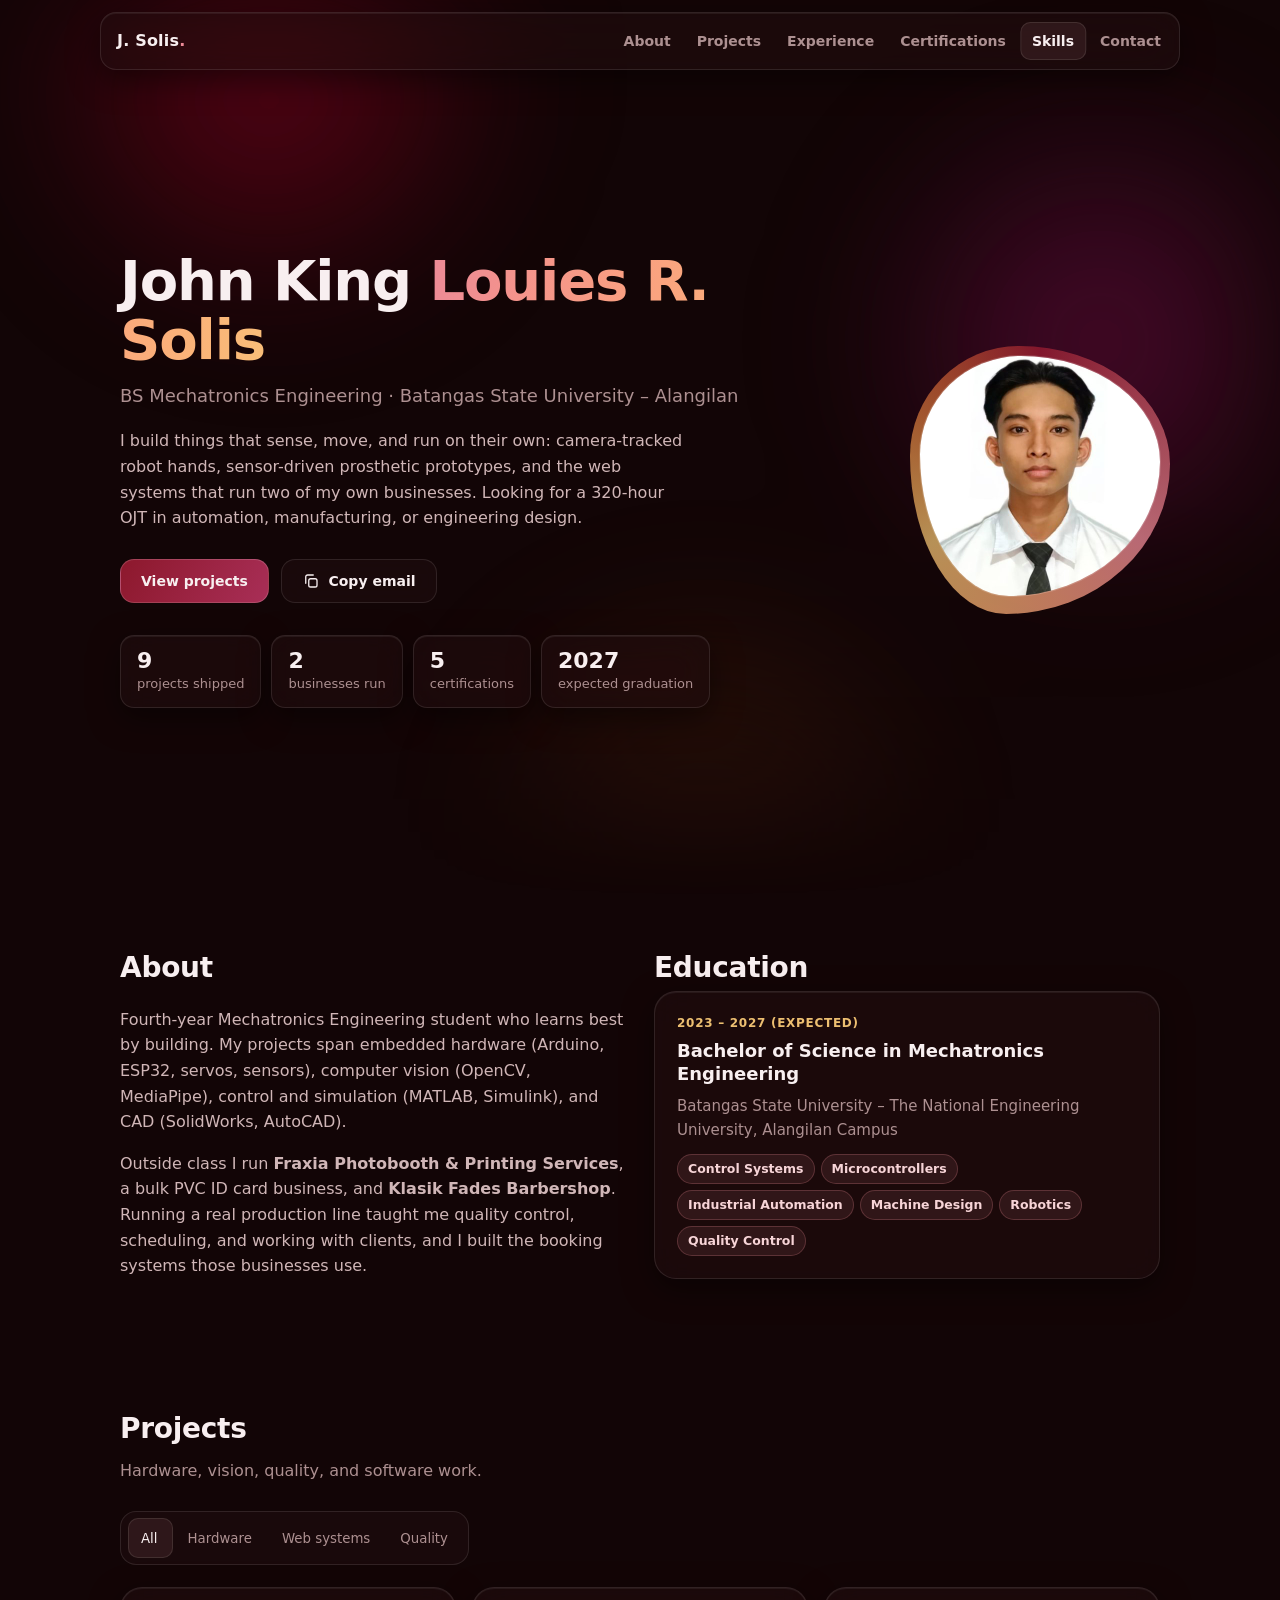
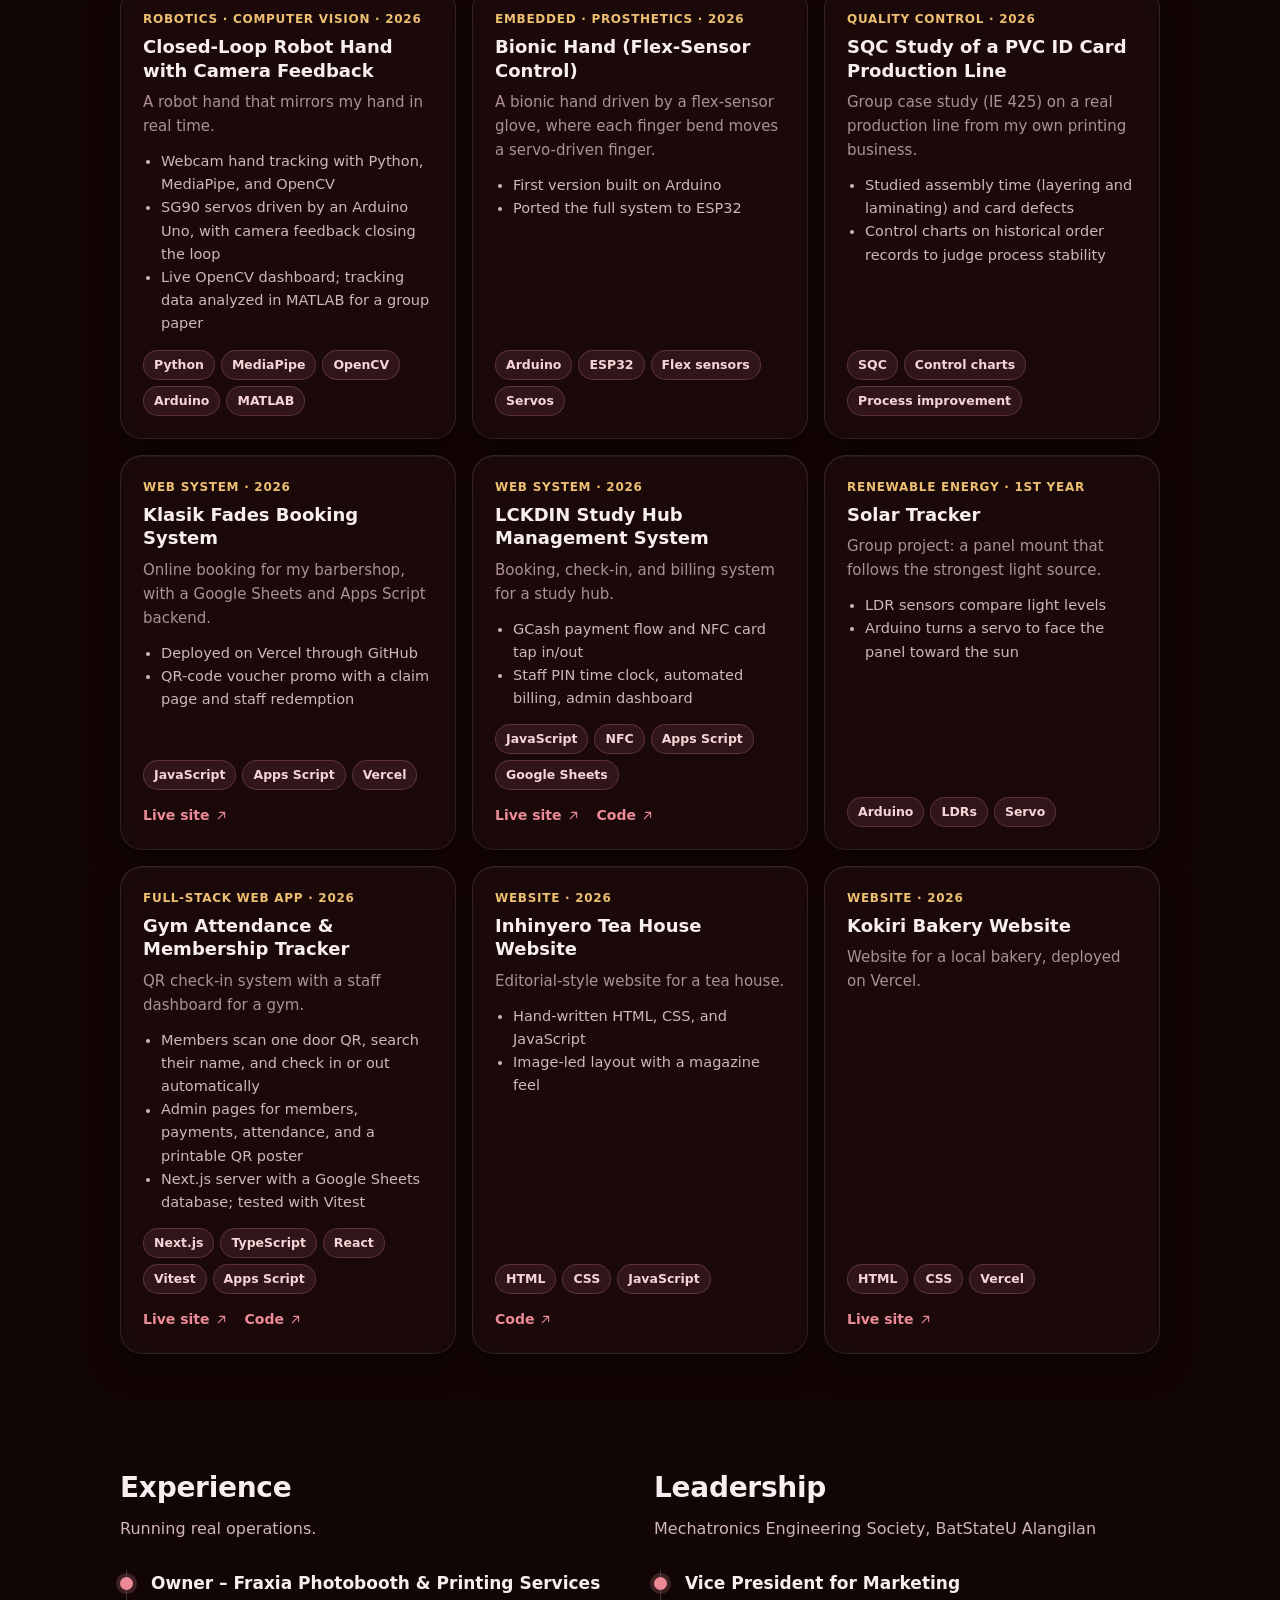
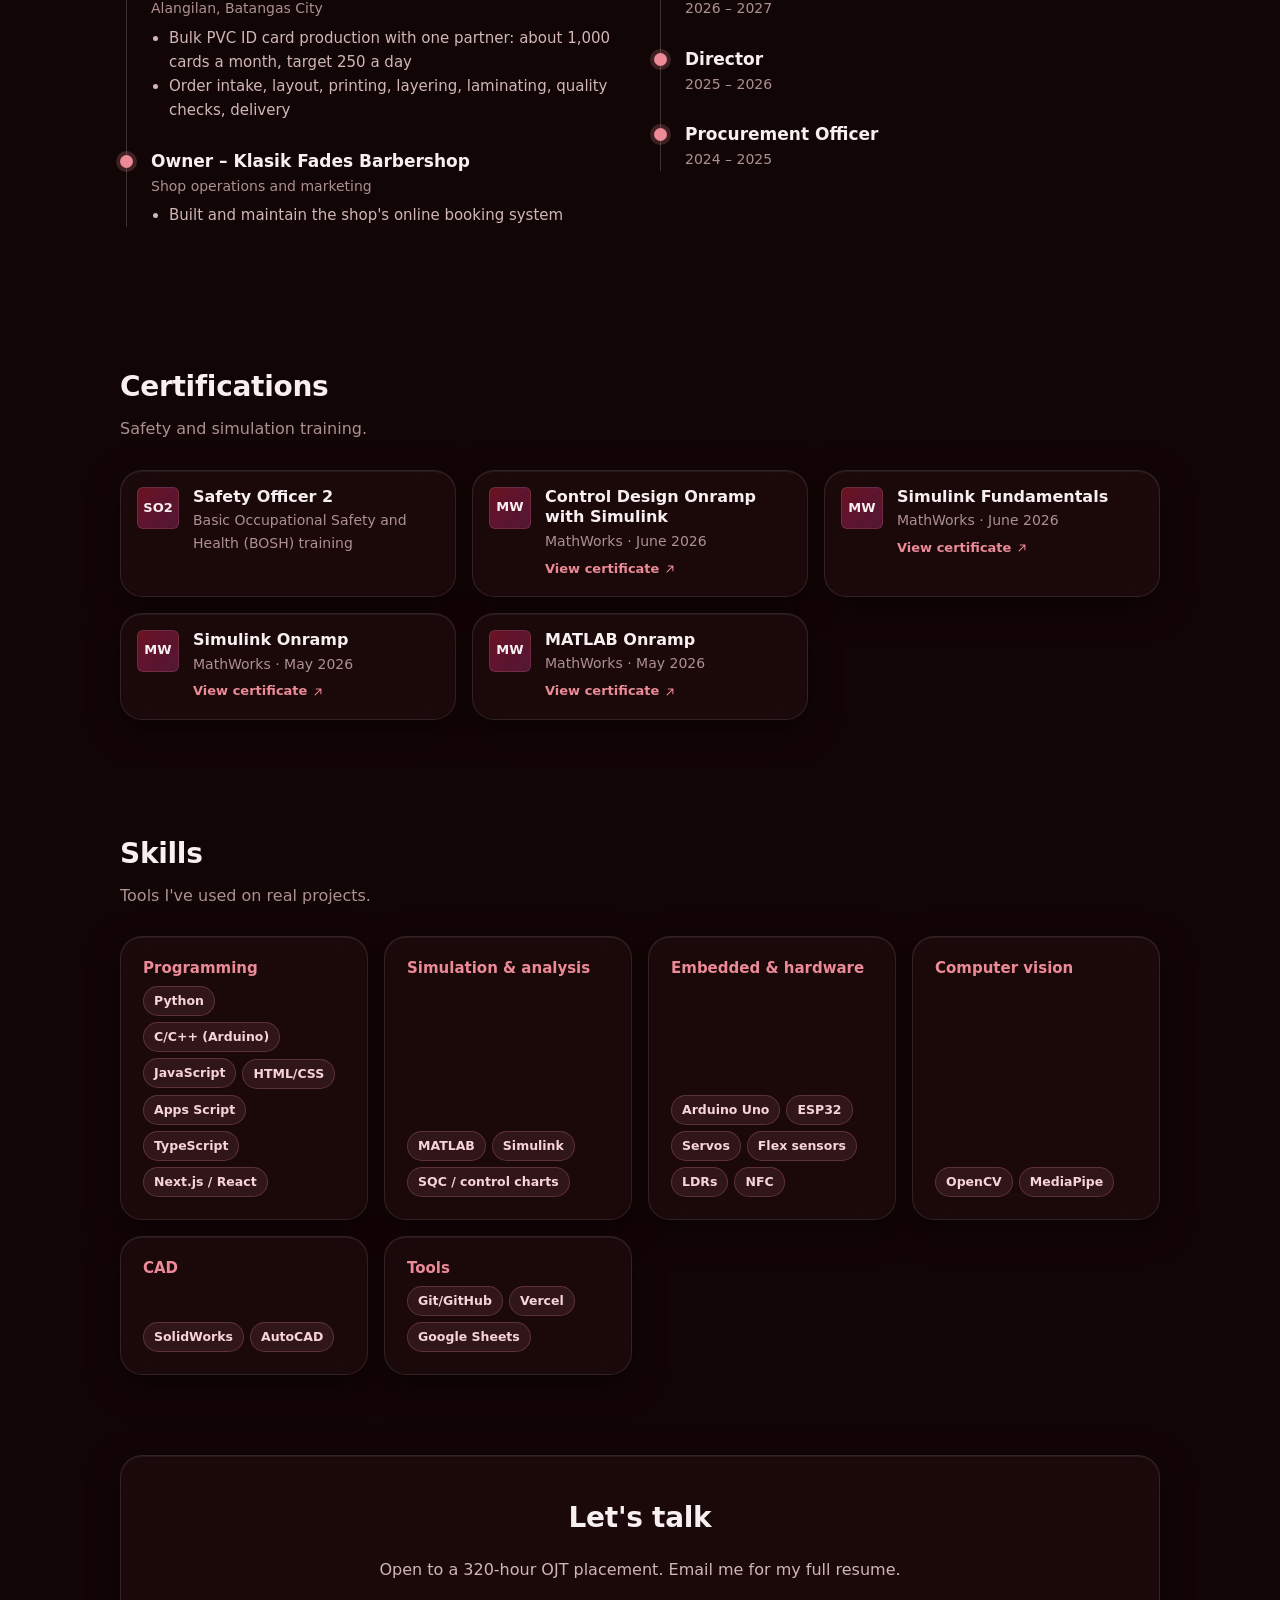
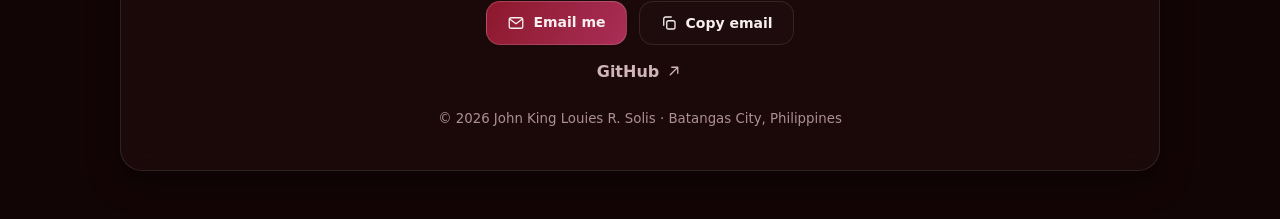
==== commit 73860446: "Add gym, tea house, bakery projects; filters; clickable certificates; a11y Co-Authored-By: Claude Op" ====
--- a/index.html
+++ b/index.html
@@ -4,6 +4,7 @@
 <meta charset="utf-8">
 <meta name="theme-color" content="#140a0c">
 <meta name="viewport" content="width=device-width, initial-scale=1">
+<link rel="icon" href="data:image/svg+xml,%3Csvg xmlns='http://www.w3.org/2000/svg' viewBox='0 0 64 64'%3E%3Crect width='64' height='64' rx='16' fill='%236b1d2a'/%3E%3Ctext x='50%25' y='56%25' text-anchor='middle' dominant-baseline='middle' font-family='Arial' font-weight='800' font-size='28' fill='%23f3d9a4'%3EJS%3C/text%3E%3C/svg%3E">
 <title>John King Louies R. Solis – Mechatronics Engineering Portfolio</title>
 <meta name="description" content="Portfolio of John King Louies R. Solis, BS Mechatronics Engineering student at Batangas State University – Alangilan. Robotics, embedded systems, computer vision, and web systems.">
 <meta property="og:title" content="John King Louies R. Solis – Portfolio">
@@ -168,9 +169,9 @@
   .card ul{margin:0 0 14px;padding-left:18px;color:var(--ink-2);font-size:14.5px}
   .chips{display:flex;flex-wrap:wrap;gap:6px;margin-top:auto}
   .chip{background:oklch(74% .12 12 / .10);border:1px solid oklch(74% .12 12 / .24);color:oklch(90% .04 12);font-size:12.5px;font-weight:600;padding:4px 10px;border-radius:var(--r-chip)}
-  .card .links{display:flex;gap:16px;margin-top:14px;font-size:14px;font-weight:700}
-  .card .links a{display:inline-flex;align-items:center;gap:4px}
-  .card .links svg.i{width:15px;height:15px}
+  .card .card-links{display:flex;gap:16px;margin-top:14px;font-size:14px;font-weight:700}
+  .card .card-links a{display:inline-flex;align-items:center;gap:4px}
+  .card .card-links svg.i{width:15px;height:15px}
 
   .tl{border-left:1px solid var(--border-strong);margin-left:6px;padding-left:24px}
   .tl .item{position:relative;margin-bottom:26px}
@@ -197,6 +198,32 @@
   footer p{color:var(--ink-2)}
   footer .btns{justify-content:center;margin-top:18px}
   footer small{display:block;margin-top:24px;color:var(--ink-3)}
+
+
+  /* ---------- filters ---------- */
+  .filters{position:relative;display:inline-flex;gap:2px;padding:var(--pad-md);margin:0 0 22px;border-radius:var(--r-md);background:var(--l1);border:1px solid var(--border)}
+  .filters button{position:relative;z-index:1;min-height:40px;padding:0 14px;border:0;background:none;color:var(--ink-3);font:600 14px/1 inherit;font-family:inherit;border-radius:var(--r-in);cursor:pointer;transition:color var(--t-in) var(--ease-out)}
+  .filters button:hover{color:var(--ink)}
+  .filters button[aria-selected="true"]{color:var(--ink)}
+  .filters button:active{scale:.95;transition:none}
+  .fknob{position:absolute;top:var(--pad-md);left:0;height:calc(100% - 2*var(--pad-md));border-radius:var(--r-in);background:var(--l3);border:1px solid var(--border);
+    transition:translate 320ms var(--ease-in-out), width 320ms var(--ease-in-out)}
+  .fknob.moving{animation:stretch 320ms var(--ease-in-out)}
+  .card.hide{display:none}
+  .card.enter{animation:enter 260ms var(--ease-out) both;animation-delay:calc(var(--i,0) * 30ms)}
+  @keyframes enter{from{opacity:0;translate:0 10px}}
+  @media (max-width:520px){.filters{display:flex;overflow-x:auto;-webkit-mask-image:linear-gradient(90deg,#000 85%,transparent);mask-image:linear-gradient(90deg,#000 85%,transparent)}.filters button{white-space:nowrap}}
+
+  a.card{color:inherit;text-decoration:none}
+  a.card .view{display:inline-flex;align-items:center;gap:4px;margin-top:6px;font-size:13px;font-weight:700;color:var(--primary)}
+  a.card .view svg.i{width:14px;height:14px}
+  footer .social{margin:14px 0 0}
+  footer .social a{display:inline-flex;align-items:center;gap:6px;color:var(--ink-2);font-weight:600}
+
+  /* ---------- focus + skip link ---------- */
+  :focus-visible{outline:2px solid var(--accent);outline-offset:3px;border-radius:8px}
+  .skip{position:absolute;left:12px;top:-60px;z-index:50;padding:10px 14px;border-radius:12px;background:var(--l2);color:var(--ink);border:1px solid var(--border-strong);transition:top 180ms var(--ease-out)}
+  .skip:focus{top:12px}
 
   /* ---------- entrances: ease-out, masked reveal, 30ms stagger ---------- */
   .reveal{opacity:0;translate:0 14px;transition:opacity 420ms var(--ease-out), translate 420ms var(--ease-out);transition-delay:calc(var(--i,0) * 30ms)}
@@ -214,6 +241,7 @@
 </style>
 </head>
 <body>
+<a class="skip" href="#projects">Skip to projects</a>
 <div class="liquid" aria-hidden="true"><div class="orbit o1"><div class="blob"></div></div><div class="orbit o2"><div class="blob"></div></div><div class="orbit o3"><div class="blob"></div></div></div>
 
 <nav>
@@ -253,7 +281,7 @@
         <button class="btn ghost copy" type="button" data-email="23-02601@g.batstate-u.edu.ph"><span class="swap"><svg class="i cp" viewBox="0 0 24 24" aria-hidden="true"><rect x="9" y="9" width="11" height="11" rx="2.5"/><path d="M5 15V6.5A2.5 2.5 0 0 1 7.5 4H15"/></svg><svg class="i ok" viewBox="0 0 24 24" aria-hidden="true"><path d="M5 12.5l4.5 4.5L19 7.5"/></svg></span><span class="label"><span class="before">Copy email</span><span class="after">Copied</span></span></button>
       </div>
       <div class="facts">
-        <div class="glass"><b>5+</b>engineering projects</div>
+        <div class="glass"><b>9</b>projects shipped</div>
         <div class="glass"><b>2</b>businesses run</div>
         <div class="glass"><b>5</b>certifications</div>
         <div class="glass"><b>2027</b>expected graduation</div>
@@ -290,9 +318,15 @@
   <div class="wrap">
     <h2>Projects</h2>
     <p class="sub">Hardware, vision, quality, and software work.</p>
-    <div class="grid">
-
-      <div class="card">
+    <div class="filters" role="tablist" aria-label="Filter projects"><span class="fknob" aria-hidden="true"></span>
+      <button role="tab" aria-selected="true" data-f="all">All</button>
+      <button role="tab" aria-selected="false" data-f="hw">Hardware</button>
+      <button role="tab" aria-selected="false" data-f="web">Web systems</button>
+      <button role="tab" aria-selected="false" data-f="qc">Quality</button>
+    </div>
+    <div class="grid" id="project-grid">
+
+      <div class="card" data-cat="hw">
         <div class="tag">Robotics · Computer vision · 2026</div>
         <h3>Closed-Loop Robot Hand with Camera Feedback</h3>
         <p>A robot hand that mirrors my hand in real time.</p>
@@ -304,7 +338,7 @@
         <div class="chips"><span class="chip">Python</span><span class="chip">MediaPipe</span><span class="chip">OpenCV</span><span class="chip">Arduino</span><span class="chip">MATLAB</span></div>
       </div>
 
-      <div class="card">
+      <div class="card" data-cat="hw">
         <div class="tag">Embedded · Prosthetics · 2026</div>
         <h3>Bionic Hand (Flex-Sensor Control)</h3>
         <p>A bionic hand driven by a flex-sensor glove, where each finger bend moves a servo-driven finger.</p>
@@ -315,7 +349,7 @@
         <div class="chips"><span class="chip">Arduino</span><span class="chip">ESP32</span><span class="chip">Flex sensors</span><span class="chip">Servos</span></div>
       </div>
 
-      <div class="card">
+      <div class="card" data-cat="qc">
         <div class="tag">Quality control · 2026</div>
         <h3>SQC Study of a PVC ID Card Production Line</h3>
         <p>Group case study (IE 425) on a real production line from my own printing business.</p>
@@ -326,7 +360,7 @@
         <div class="chips"><span class="chip">SQC</span><span class="chip">Control charts</span><span class="chip">Process improvement</span></div>
       </div>
 
-      <div class="card">
+      <div class="card" data-cat="web">
         <div class="tag">Web system · 2026</div>
         <h3>Klasik Fades Booking System</h3>
         <p>Online booking for my barbershop, with a Google Sheets and Apps Script backend.</p>
@@ -335,10 +369,10 @@
           <li>QR-code voucher promo with a claim page and staff redemption</li>
         </ul>
         <div class="chips"><span class="chip">JavaScript</span><span class="chip">Apps Script</span><span class="chip">Vercel</span></div>
-        <div class="links"><a href="https://kf-bookings.vercel.app" target="_blank" rel="noopener">Live site <svg class="i" viewBox="0 0 24 24" aria-hidden="true"><path d="M7 17L17 7M9 7h8v8"/></svg></a></div>
-      </div>
-
-      <div class="card">
+        <div class="card-links"><a href="https://kf-bookings.vercel.app" target="_blank" rel="noopener">Live site <svg class="i" viewBox="0 0 24 24" aria-hidden="true"><path d="M7 17L17 7M9 7h8v8"/></svg></a></div>
+      </div>
+
+      <div class="card" data-cat="web">
         <div class="tag">Web system · 2026</div>
         <h3>LCKDIN Study Hub Management System</h3>
         <p>Booking, check-in, and billing system for a study hub.</p>
@@ -347,10 +381,10 @@
           <li>Staff PIN time clock, automated billing, admin dashboard</li>
         </ul>
         <div class="chips"><span class="chip">JavaScript</span><span class="chip">NFC</span><span class="chip">Apps Script</span><span class="chip">Google Sheets</span></div>
-        <div class="links"><a href="https://lckdin-hub.vercel.app" target="_blank" rel="noopener">Live site <svg class="i" viewBox="0 0 24 24" aria-hidden="true"><path d="M7 17L17 7M9 7h8v8"/></svg></a><a href="https://github.com/klasikfades/LCKDIN-HUB" target="_blank" rel="noopener">Code <svg class="i" viewBox="0 0 24 24" aria-hidden="true"><path d="M7 17L17 7M9 7h8v8"/></svg></a></div>
-      </div>
-
-      <div class="card">
+        <div class="card-links"><a href="https://lckdin-hub.vercel.app" target="_blank" rel="noopener">Live site <svg class="i" viewBox="0 0 24 24" aria-hidden="true"><path d="M7 17L17 7M9 7h8v8"/></svg></a><a href="https://github.com/klasikfades/LCKDIN-HUB" target="_blank" rel="noopener">Code <svg class="i" viewBox="0 0 24 24" aria-hidden="true"><path d="M7 17L17 7M9 7h8v8"/></svg></a></div>
+      </div>
+
+      <div class="card" data-cat="hw">
         <div class="tag">Renewable energy · 1st year</div>
         <h3>Solar Tracker</h3>
         <p>Group project: a panel mount that follows the strongest light source.</p>
@@ -361,6 +395,32 @@
         <div class="chips"><span class="chip">Arduino</span><span class="chip">LDRs</span><span class="chip">Servo</span></div>
       </div>
 
+          <div class="card" data-cat="web">
+        <div class="tag">Full-stack web app · 2026</div>
+        <h3>Gym Attendance &amp; Membership Tracker</h3>
+        <p>QR check-in system with a staff dashboard for a gym.</p>
+        <ul><li>Members scan one door QR, search their name, and check in or out automatically</li><li>Admin pages for members, payments, attendance, and a printable QR poster</li><li>Next.js server with a Google Sheets database; tested with Vitest</li></ul>
+        <div class="chips"><span class="chip">Next.js</span><span class="chip">TypeScript</span><span class="chip">React</span><span class="chip">Vitest</span><span class="chip">Apps Script</span></div>
+        <div class="card-links"><a href="https://gym-pi-gules-32.vercel.app" target="_blank" rel="noopener">Live site <svg class="i" viewBox="0 0 24 24" aria-hidden="true"><path d="M7 17L17 7M9 7h8v8"/></svg></a><a href="https://github.com/klasikfades/gym" target="_blank" rel="noopener">Code <svg class="i" viewBox="0 0 24 24" aria-hidden="true"><path d="M7 17L17 7M9 7h8v8"/></svg></a></div>
+      </div>
+
+      <div class="card" data-cat="web">
+        <div class="tag">Website · 2026</div>
+        <h3>Inhinyero Tea House Website</h3>
+        <p>Editorial-style website for a tea house.</p>
+        <ul><li>Hand-written HTML, CSS, and JavaScript</li><li>Image-led layout with a magazine feel</li></ul>
+        <div class="chips"><span class="chip">HTML</span><span class="chip">CSS</span><span class="chip">JavaScript</span></div>
+        <div class="card-links"><a href="https://github.com/klasikfades/Inhinyero-Cafe-Website" target="_blank" rel="noopener">Code <svg class="i" viewBox="0 0 24 24" aria-hidden="true"><path d="M7 17L17 7M9 7h8v8"/></svg></a></div>
+      </div>
+
+      <div class="card" data-cat="web">
+        <div class="tag">Website · 2026</div>
+        <h3>Kokiri Bakery Website</h3>
+        <p>Website for a local bakery, deployed on Vercel.</p>
+        
+        <div class="chips"><span class="chip">HTML</span><span class="chip">CSS</span><span class="chip">Vercel</span></div>
+        <div class="card-links"><a href="https://kokiri-bakery.vercel.app" target="_blank" rel="noopener">Live site <svg class="i" viewBox="0 0 24 24" aria-hidden="true"><path d="M7 17L17 7M9 7h8v8"/></svg></a></div>
+      </div>
     </div>
   </div>
 </section>
@@ -406,10 +466,10 @@
     <p class="sub">Safety and simulation training.</p>
     <div class="grid">
       <div class="card cert"><div class="badge">SO2</div><div><h3>Safety Officer 2</h3><p>Basic Occupational Safety and Health (BOSH) training</p></div></div>
-      <div class="card cert"><div class="badge">MW</div><div><h3>Control Design Onramp with Simulink</h3><p>MathWorks · June 2026</p></div></div>
-      <div class="card cert"><div class="badge">MW</div><div><h3>Simulink Fundamentals</h3><p>MathWorks · June 2026</p></div></div>
-      <div class="card cert"><div class="badge">MW</div><div><h3>Simulink Onramp</h3><p>MathWorks · May 2026</p></div></div>
-      <div class="card cert"><div class="badge">MW</div><div><h3>MATLAB Onramp</h3><p>MathWorks · May 2026</p></div></div>
+      <a class="card cert" href="certs/control-design-onramp.pdf" target="_blank" rel="noopener"><div class="badge">MW</div><div><h3>Control Design Onramp with Simulink</h3><p>MathWorks · June 2026</p><span class="view">View certificate <svg class="i" viewBox="0 0 24 24" aria-hidden="true"><path d="M7 17L17 7M9 7h8v8"/></svg></span></div></a>
+      <a class="card cert" href="certs/simulink-fundamentals.pdf" target="_blank" rel="noopener"><div class="badge">MW</div><div><h3>Simulink Fundamentals</h3><p>MathWorks · June 2026</p><span class="view">View certificate <svg class="i" viewBox="0 0 24 24" aria-hidden="true"><path d="M7 17L17 7M9 7h8v8"/></svg></span></div></a>
+      <a class="card cert" href="certs/simulink-onramp.pdf" target="_blank" rel="noopener"><div class="badge">MW</div><div><h3>Simulink Onramp</h3><p>MathWorks · May 2026</p><span class="view">View certificate <svg class="i" viewBox="0 0 24 24" aria-hidden="true"><path d="M7 17L17 7M9 7h8v8"/></svg></span></div></a>
+      <a class="card cert" href="certs/matlab-onramp.pdf" target="_blank" rel="noopener"><div class="badge">MW</div><div><h3>MATLAB Onramp</h3><p>MathWorks · May 2026</p><span class="view">View certificate <svg class="i" viewBox="0 0 24 24" aria-hidden="true"><path d="M7 17L17 7M9 7h8v8"/></svg></span></div></a>
     </div>
   </div>
 </section>
@@ -419,7 +479,7 @@
     <h2>Skills</h2>
     <p class="sub">Tools I've used on real projects.</p>
     <div class="skills">
-      <div class="card"><h3>Programming</h3><div class="chips"><span class="chip">Python</span><span class="chip">C/C++ (Arduino)</span><span class="chip">JavaScript</span><span class="chip">HTML/CSS</span><span class="chip">Apps Script</span></div></div>
+      <div class="card"><h3>Programming</h3><div class="chips"><span class="chip">Python</span><span class="chip">C/C++ (Arduino)</span><span class="chip">JavaScript</span><span class="chip">HTML/CSS</span><span class="chip">Apps Script</span><span class="chip">TypeScript</span><span class="chip">Next.js / React</span></div></div>
       <div class="card"><h3>Simulation &amp; analysis</h3><div class="chips"><span class="chip">MATLAB</span><span class="chip">Simulink</span><span class="chip">SQC / control charts</span></div></div>
       <div class="card"><h3>Embedded &amp; hardware</h3><div class="chips"><span class="chip">Arduino Uno</span><span class="chip">ESP32</span><span class="chip">Servos</span><span class="chip">Flex sensors</span><span class="chip">LDRs</span><span class="chip">NFC</span></div></div>
       <div class="card"><h3>Computer vision</h3><div class="chips"><span class="chip">OpenCV</span><span class="chip">MediaPipe</span></div></div>
@@ -434,6 +494,7 @@
     <h2>Let's talk</h2>
     <p>Open to a 320-hour OJT placement. Email me for my full resume.</p>
     <div class="btns"><a class="btn primary" href="mailto:23-02601@g.batstate-u.edu.ph"><svg class="i" viewBox="0 0 24 24" aria-hidden="true"><rect x="3" y="5" width="18" height="14" rx="2.5"/><path d="M4 7l8 6 8-6"/></svg>Email me</a><button class="btn ghost copy" type="button" data-email="23-02601@g.batstate-u.edu.ph"><span class="swap"><svg class="i cp" viewBox="0 0 24 24" aria-hidden="true"><rect x="9" y="9" width="11" height="11" rx="2.5"/><path d="M5 15V6.5A2.5 2.5 0 0 1 7.5 4H15"/></svg><svg class="i ok" viewBox="0 0 24 24" aria-hidden="true"><path d="M5 12.5l4.5 4.5L19 7.5"/></svg></span><span class="label"><span class="before">Copy email</span><span class="after">Copied</span></span></button></div>
+    <p class="social"><a href="https://github.com/klasikfades" target="_blank" rel="noopener">GitHub <svg class="i" viewBox="0 0 24 24" aria-hidden="true"><path d="M7 17L17 7M9 7h8v8"/></svg></a></p>
     <small>© 2026 John King Louies R. Solis · Batangas City, Philippines</small>
   </div></div>
 </footer>
@@ -474,6 +535,26 @@
   document.addEventListener('click',e=>{if(!pop.contains(e.target))setOpen(false)});
   document.addEventListener('keydown',e=>{if(e.key==='Escape'){setOpen(false);btn.focus()}});
 
+
+  /* project filters: knob slides + stretches, cards re-enter with 30ms stagger */
+  const fbar=document.querySelector('.filters');
+  if(fbar){
+    const fk=fbar.querySelector('.fknob'),fb=[...fbar.querySelectorAll('button')],cards=[...document.querySelectorAll('#project-grid .card')];
+    let fcur=null;
+    const place=(b,anim)=>{const br=fbar.getBoundingClientRect(),r=b.getBoundingClientRect();
+      if(anim&&!reduce){fk.classList.remove('moving');void fk.offsetWidth;fk.classList.add('moving')}
+      fk.style.translate=(r.left-br.left)+'px 0';fk.style.width=r.width+'px'};
+    fk.addEventListener('animationend',()=>fk.classList.remove('moving'));
+    const pick=b=>{if(b===fcur)return;place(b,!!fcur);fcur=b;
+      fb.forEach(x=>x.setAttribute('aria-selected',x===b));
+      const f=b.dataset.f;let n=0;
+      cards.forEach(c=>{const show=f==='all'||c.dataset.cat===f;c.classList.toggle('hide',!show);c.classList.remove('enter');
+        if(show){c.classList.add('in');void c.offsetWidth;c.style.setProperty('--i',n++);c.classList.add('enter')}})};
+    fb.forEach(b=>b.addEventListener('click',()=>pick(b)));
+    fk.style.transition='none';pick(fb[0]);requestAnimationFrame(()=>fk.style.transition='');
+    addEventListener('resize',()=>{fk.style.transition='none';place(fcur,false);requestAnimationFrame(()=>fk.style.transition='')});
+  }
+
   /* copy email: confirm success only after clipboard resolves */
   document.querySelectorAll('.copy').forEach(b=>b.addEventListener('click',async()=>{
     try{await navigator.clipboard.writeText(b.dataset.email)}catch(_){location.href='mailto:'+b.dataset.email;return}
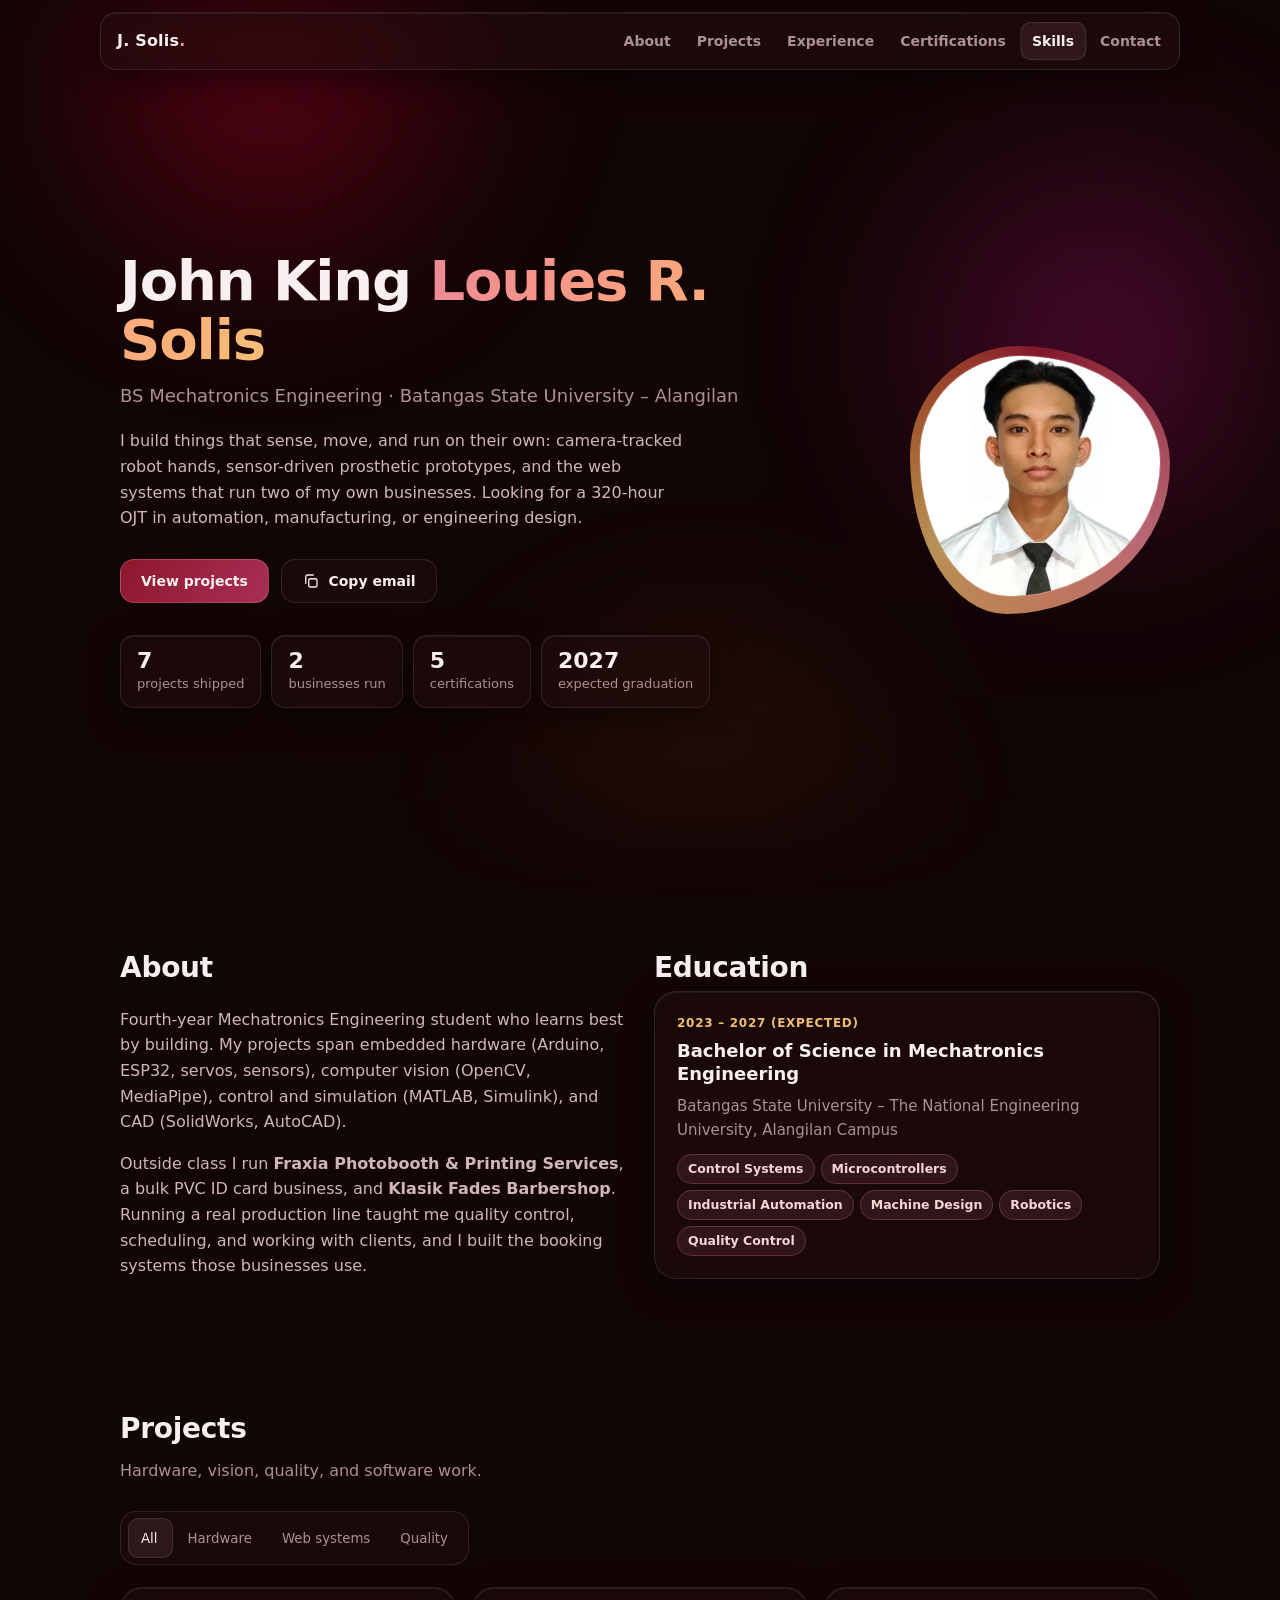
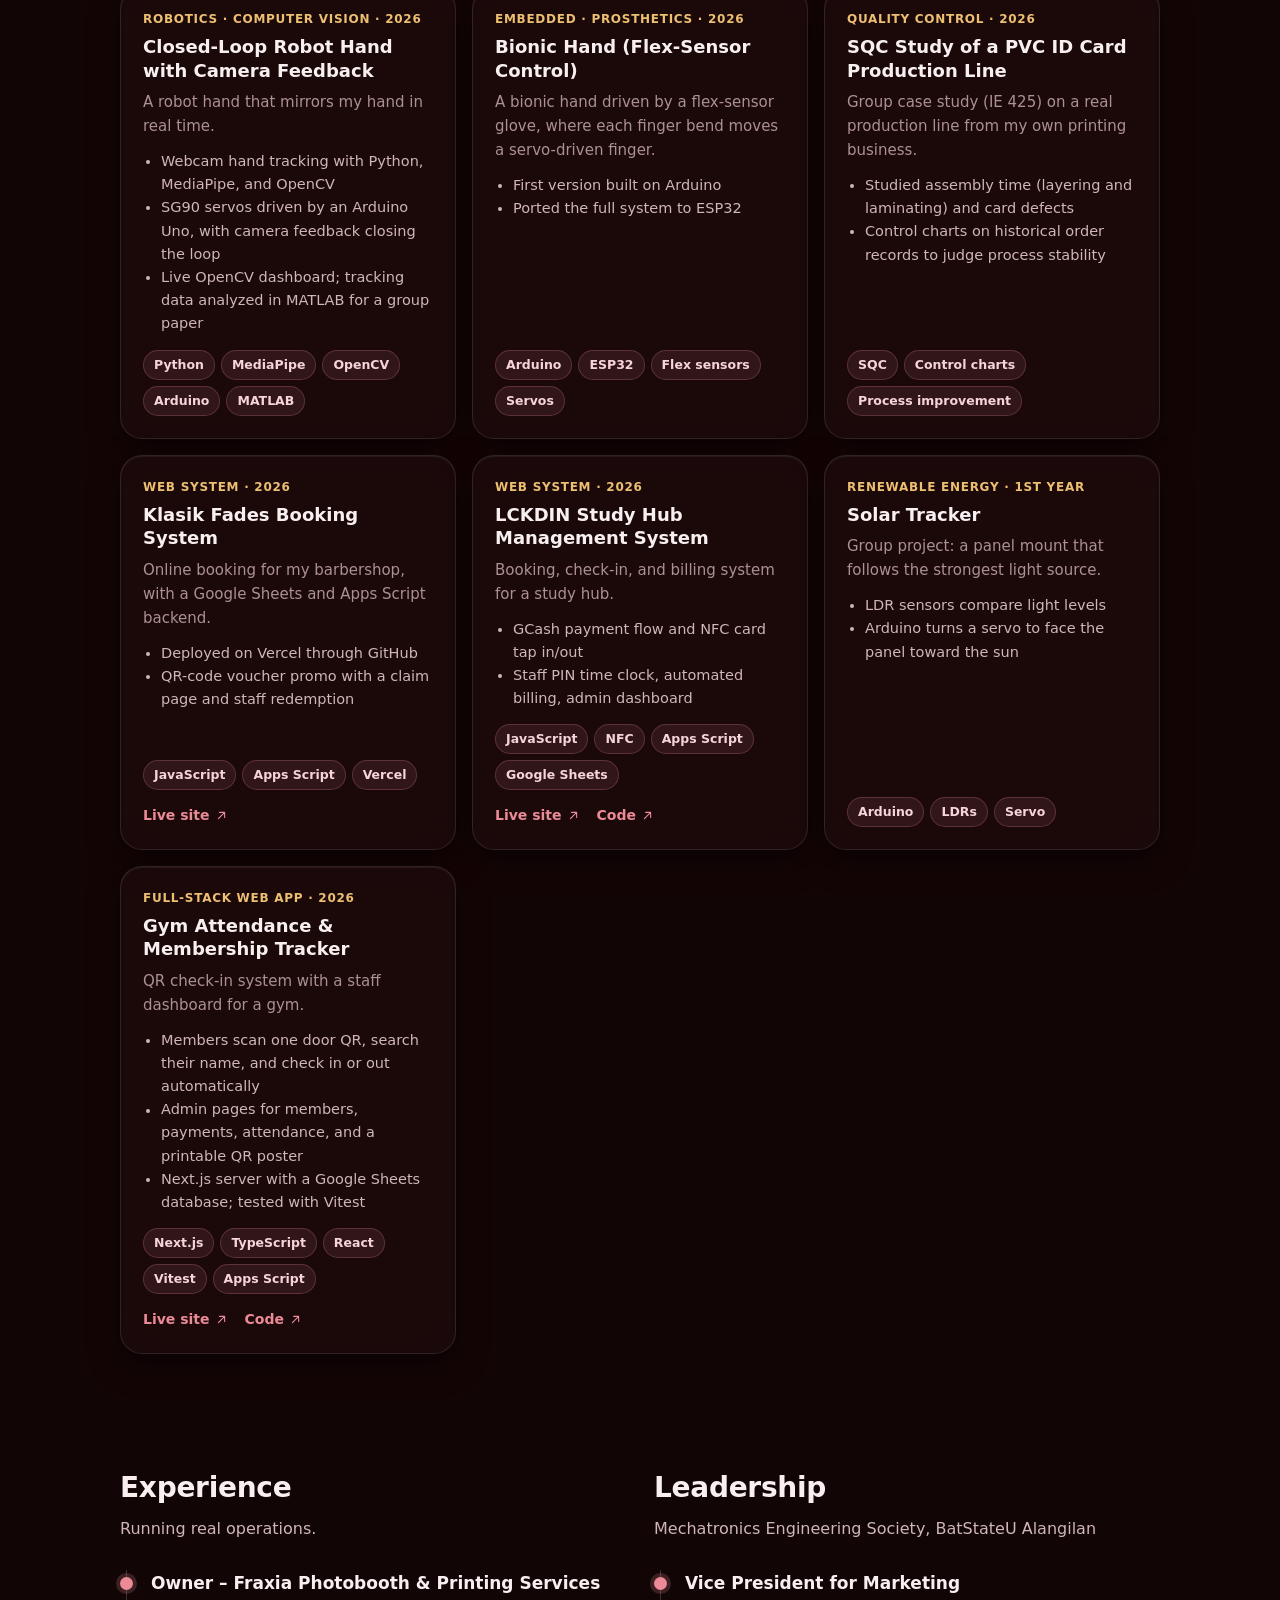
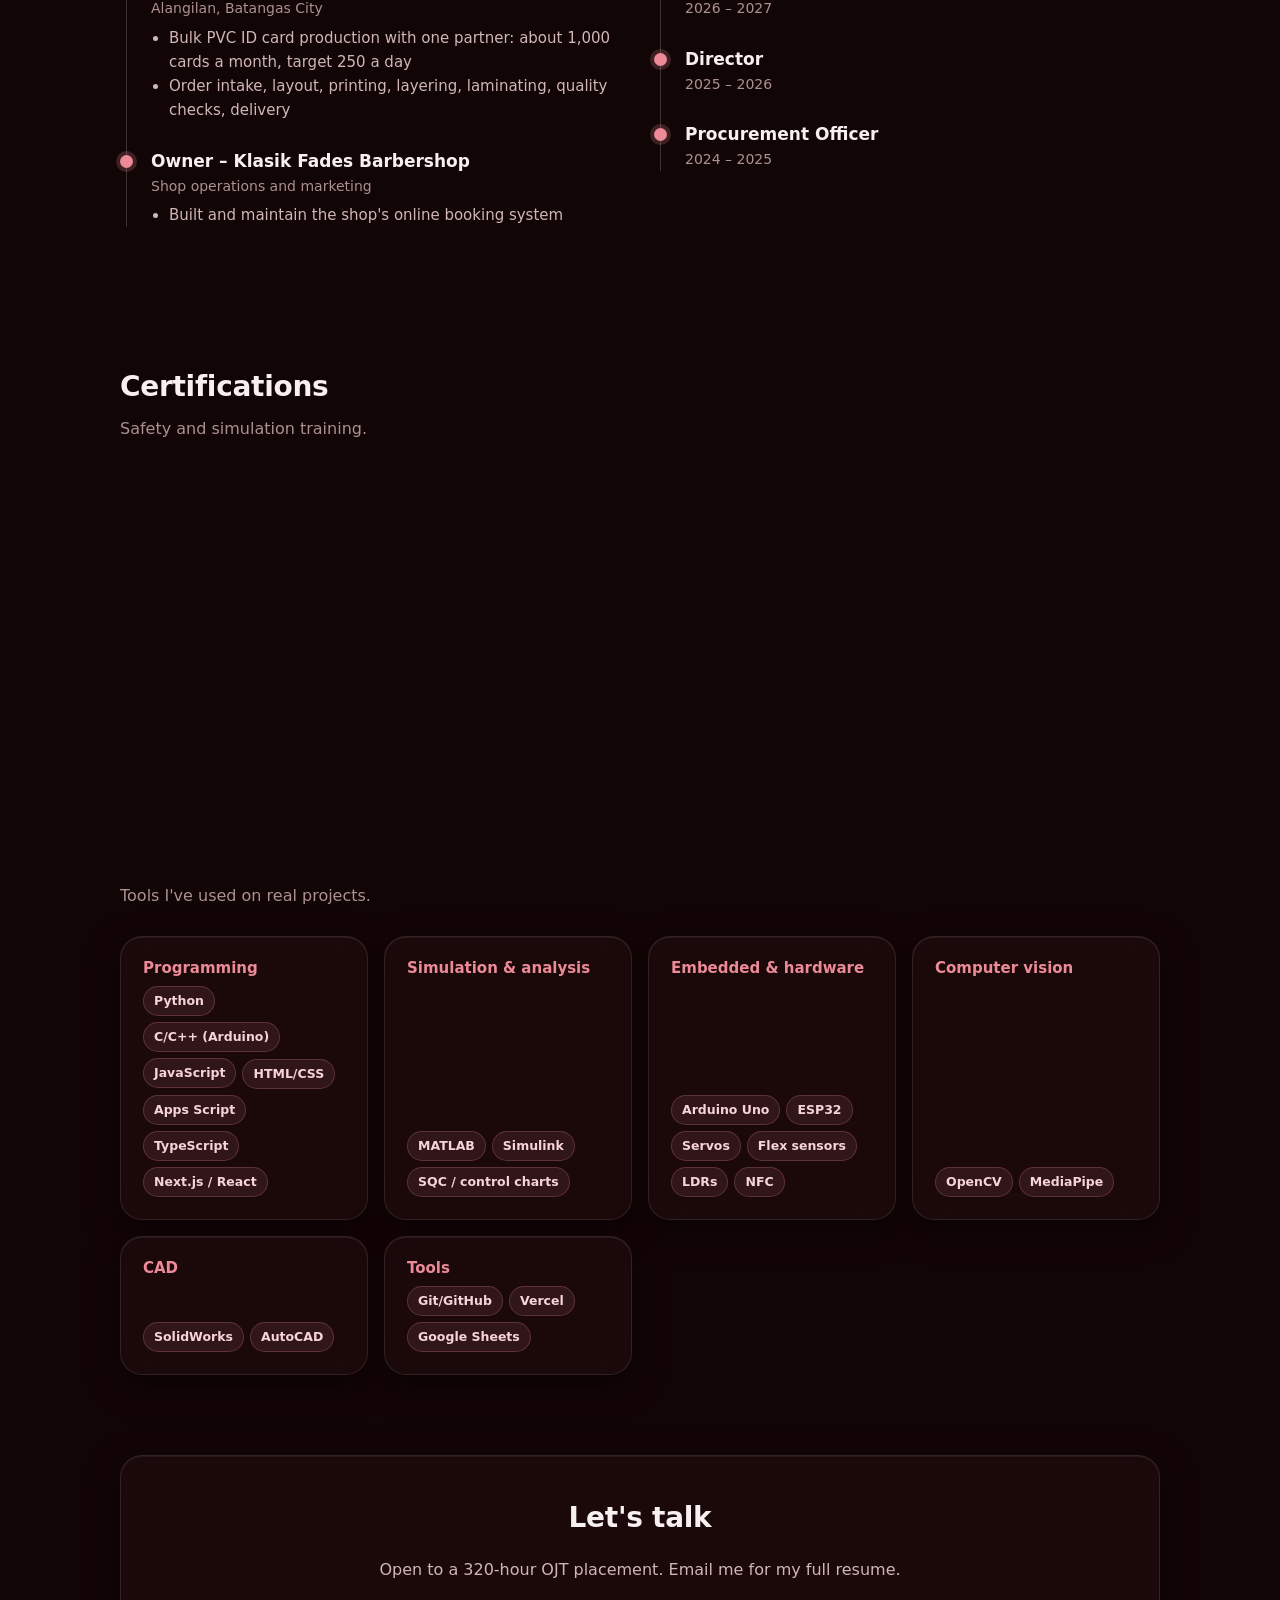
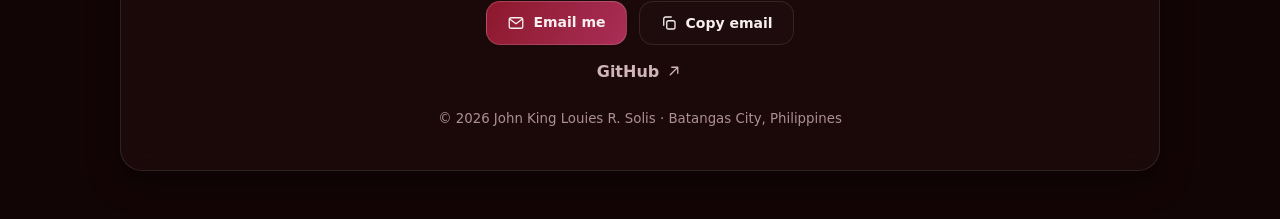
==== commit 45f5cb95: "Remove tea house and bakery cards Co-Authored-By: Claude Opus 5.5 <noreply@anthropic.com> Claude-Ses" ====
--- a/index.html
+++ b/index.html
@@ -281,7 +281,7 @@
         <button class="btn ghost copy" type="button" data-email="23-02601@g.batstate-u.edu.ph"><span class="swap"><svg class="i cp" viewBox="0 0 24 24" aria-hidden="true"><rect x="9" y="9" width="11" height="11" rx="2.5"/><path d="M5 15V6.5A2.5 2.5 0 0 1 7.5 4H15"/></svg><svg class="i ok" viewBox="0 0 24 24" aria-hidden="true"><path d="M5 12.5l4.5 4.5L19 7.5"/></svg></span><span class="label"><span class="before">Copy email</span><span class="after">Copied</span></span></button>
       </div>
       <div class="facts">
-        <div class="glass"><b>9</b>projects shipped</div>
+        <div class="glass"><b>7</b>projects shipped</div>
         <div class="glass"><b>2</b>businesses run</div>
         <div class="glass"><b>5</b>certifications</div>
         <div class="glass"><b>2027</b>expected graduation</div>
@@ -404,23 +404,7 @@
         <div class="card-links"><a href="https://gym-pi-gules-32.vercel.app" target="_blank" rel="noopener">Live site <svg class="i" viewBox="0 0 24 24" aria-hidden="true"><path d="M7 17L17 7M9 7h8v8"/></svg></a><a href="https://github.com/klasikfades/gym" target="_blank" rel="noopener">Code <svg class="i" viewBox="0 0 24 24" aria-hidden="true"><path d="M7 17L17 7M9 7h8v8"/></svg></a></div>
       </div>
 
-      <div class="card" data-cat="web">
-        <div class="tag">Website · 2026</div>
-        <h3>Inhinyero Tea House Website</h3>
-        <p>Editorial-style website for a tea house.</p>
-        <ul><li>Hand-written HTML, CSS, and JavaScript</li><li>Image-led layout with a magazine feel</li></ul>
-        <div class="chips"><span class="chip">HTML</span><span class="chip">CSS</span><span class="chip">JavaScript</span></div>
-        <div class="card-links"><a href="https://github.com/klasikfades/Inhinyero-Cafe-Website" target="_blank" rel="noopener">Code <svg class="i" viewBox="0 0 24 24" aria-hidden="true"><path d="M7 17L17 7M9 7h8v8"/></svg></a></div>
-      </div>
-
-      <div class="card" data-cat="web">
-        <div class="tag">Website · 2026</div>
-        <h3>Kokiri Bakery Website</h3>
-        <p>Website for a local bakery, deployed on Vercel.</p>
-        
-        <div class="chips"><span class="chip">HTML</span><span class="chip">CSS</span><span class="chip">Vercel</span></div>
-        <div class="card-links"><a href="https://kokiri-bakery.vercel.app" target="_blank" rel="noopener">Live site <svg class="i" viewBox="0 0 24 24" aria-hidden="true"><path d="M7 17L17 7M9 7h8v8"/></svg></a></div>
-      </div>
+
     </div>
   </div>
 </section>
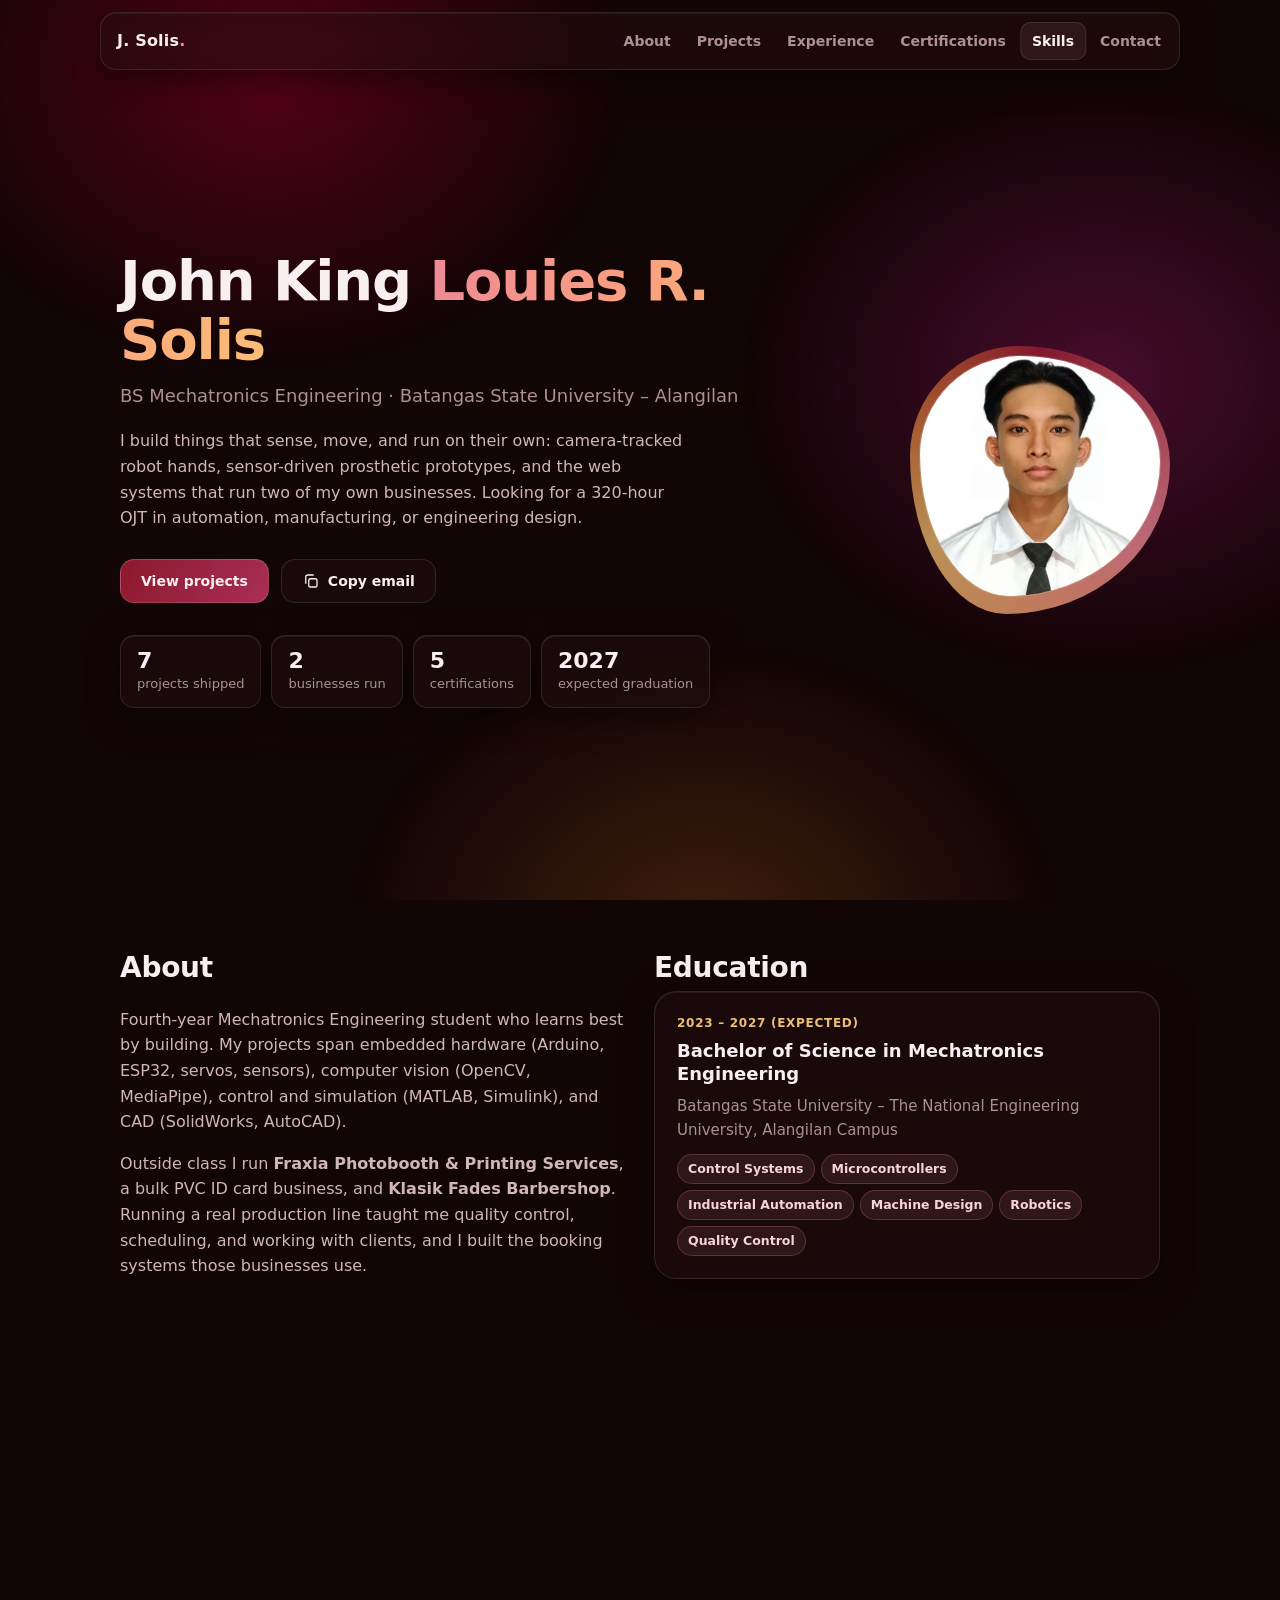
==== commit bef187ee: "Perf: transform-only background, drop per-card backdrop blur; SO2 details Co-Authored-By: Claude Opu" ====
--- a/index.html
+++ b/index.html
@@ -48,26 +48,39 @@
   .wrap{max-width:1080px;margin:0 auto;padding:0 20px;position:relative}
   svg.i{width:18px;height:18px;stroke:currentColor;stroke-width:1.75;fill:none;stroke-linecap:round;stroke-linejoin:round;flex:none}
 
-  /* ---------- liquid background (arcs, not straight lines) ---------- */
-  .liquid{position:fixed;inset:0;height:100dvh;z-index:-1;overflow:hidden;filter:blur(64px) saturate(130%);
-    -webkit-mask-image:linear-gradient(to bottom,#000 55%,transparent);mask-image:linear-gradient(to bottom,#000 55%,transparent)}
-  .orbit{position:absolute;width:0;height:0;animation:orbit 34s linear infinite}
-  .blob{position:absolute;width:44vmax;height:44vmax;translate:-50% -50%;opacity:.5;
-        border-radius:42% 58% 63% 37% / 41% 44% 56% 59%;animation:morph 20s var(--ease-in-out) infinite}
-  .o1{top:8%;left:12%}            .o1 .blob{left:9vmax;background:radial-gradient(circle in oklch,oklch(40% .16 18),transparent 66%)}
-  .o2{top:38%;right:6%;animation-duration:42s;animation-direction:reverse} .o2 .blob{left:-8vmax;background:radial-gradient(circle in oklch,oklch(38% .14 350),transparent 66%);animation-delay:-7s}
-  .o3{bottom:6%;left:48%;animation-duration:50s} .o3 .blob{left:7vmax;background:radial-gradient(circle in oklch,oklch(62% .13 55),transparent 66%);opacity:.32;animation-delay:-12s}
+  /* ---------- liquid background ----------
+     Perf: no live blur filter, no border-radius animation on big layers.
+     Blobs are soft radial gradients (already "blurred"); only transform animates,
+     so the GPU compositor handles every frame at the display's refresh rate. */
+  .liquid{position:fixed;inset:0;height:100lvh;z-index:-1;overflow:hidden;pointer-events:none;contain:strict}
+  .orbit{position:absolute;width:0;height:0;animation:orbit 34s linear infinite;will-change:transform}
+  .blob{position:absolute;width:56vmax;height:46vmax;translate:-50% -50%;opacity:.55;border-radius:50%;
+        animation:wobble 20s var(--ease-in-out) infinite;will-change:transform}
+  .o1{top:8%;left:12%}            .o1 .blob{left:9vmax;background:radial-gradient(closest-side in oklch,oklch(40% .16 18),oklch(40% .16 18 / 0))}
+  .o2{top:42%;right:6%;animation-duration:42s;animation-direction:reverse} .o2 .blob{left:-8vmax;background:radial-gradient(closest-side in oklch,oklch(38% .14 350),oklch(38% .14 350 / 0));animation-delay:-7s}
+  .o3{bottom:-4%;left:48%;animation-duration:50s} .o3 .blob{left:7vmax;background:radial-gradient(closest-side in oklch,oklch(55% .12 55),oklch(55% .12 55 / 0));opacity:.3;animation-delay:-12s}
   @keyframes orbit{to{transform:rotate(360deg)}}
+  /* liquid feel from non-uniform scale + rotation: transform-only, composited */
+  @keyframes wobble{
+    0%,100%{transform:rotate(0) scale(1,1)}
+    33%{transform:rotate(40deg) scale(1.15,.85)}
+    66%{transform:rotate(-25deg) scale(.88,1.12)}
+  }
+  /* small-area morph (avatar only) keeps the border-radius effect */
   @keyframes morph{
     0%,100%{border-radius:42% 58% 63% 37% / 41% 44% 56% 59%}
     33%{border-radius:63% 37% 38% 62% / 55% 61% 39% 45%}
     66%{border-radius:35% 65% 52% 48% / 62% 35% 65% 38%}
   }
 
-  /* ---------- glass surfaces ---------- */
+  /* ---------- glass surfaces ----------
+     Perf: backdrop blur only on the two sticky/floating layers (nav, popover).
+     Cards sit over an already-soft background, so a tinted translucent fill
+     looks the same without re-blurring every card on every scroll frame. */
   .glass,.card,nav{background:var(--l1);border:1px solid var(--border);
-    -webkit-backdrop-filter:blur(18px) saturate(150%);backdrop-filter:blur(18px) saturate(150%);
     box-shadow:0 1px 0 oklch(100% 0 0 / .06) inset, 0 10px 30px oklch(5% .02 var(--hue) / .45)}
+  nav{-webkit-backdrop-filter:blur(14px) saturate(150%);backdrop-filter:blur(14px) saturate(150%)}
+  section{content-visibility:auto;contain-intrinsic-size:auto 900px}
 
   /* ---------- nav + moving knob ---------- */
   nav{position:sticky;top:12px;z-index:20;margin:12px 12px 0;border-radius:var(--r-md)}
@@ -95,7 +108,7 @@
   .menu-btn[aria-expanded="true"] .ic-close{opacity:1;filter:none;scale:1}
 
   .popover{position:absolute;top:calc(100% + 8px);right:0;min-width:220px;padding:var(--pad-md);border-radius:var(--r-md);
-    background:var(--l2);border:1px solid var(--border-strong);-webkit-backdrop-filter:blur(22px);backdrop-filter:blur(22px);
+    background:var(--l2);border:1px solid var(--border-strong);-webkit-backdrop-filter:blur(14px);backdrop-filter:blur(14px);
     box-shadow:0 18px 50px oklch(5% .02 var(--hue) / .6);
     transform-origin:top right;                 /* grows out of the trigger */
     opacity:0;scale:.95;translate:0 -4px;visibility:hidden;
@@ -117,7 +130,7 @@
   .hero .role{font-size:18px;color:var(--ink-3);margin:0 0 18px}
   .hero p.lead{max-width:56ch;color:var(--ink-2);margin:0 0 28px}
 
-  .avatar{position:relative;width:240px;aspect-ratio:1}
+  .avatar{position:relative;width:240px;aspect-ratio:1;isolation:isolate}
   .avatar:before{content:"";position:absolute;inset:-10px;border-radius:inherit;
     background:conic-gradient(in oklch from 0deg,oklch(45% .16 18),var(--primary),var(--accent),oklch(45% .16 18));
     border-radius:42% 58% 63% 37% / 41% 44% 56% 59%;animation:morph 12s var(--ease-in-out) infinite;opacity:.75}
@@ -129,7 +142,7 @@
     border:1px solid var(--border);cursor:pointer;font-family:inherit;
     transition:background var(--t-in) var(--ease-out), border-color var(--t-in) var(--ease-out), scale 160ms var(--ease-out)}
   .btn.primary{background:linear-gradient(120deg in oklch,var(--primary-strong),oklch(50% .16 5));border-color:oklch(100% 0 0 / .16)}
-  .btn.ghost{background:var(--l1);-webkit-backdrop-filter:blur(12px);backdrop-filter:blur(12px)}
+  .btn.ghost{background:var(--l1)}
   .btn:hover{text-decoration:none;border-color:var(--border-strong)}
   .btn.ghost:hover{background:var(--l3)}
   .btn:active{scale:.95;transition:none}
@@ -449,7 +462,7 @@
     <h2>Certifications</h2>
     <p class="sub">Safety and simulation training.</p>
     <div class="grid">
-      <div class="card cert"><div class="badge">SO2</div><div><h3>Safety Officer 2</h3><p>Basic Occupational Safety and Health (BOSH) training</p></div></div>
+      <div class="card cert"><div class="badge">SO2</div><div><h3>Safety Officer 2 (BOSH SO2)</h3><p>40-hr BOSH + 2-hr Training of Trainers · Tamkene Phils., DOLE-OSHC accredited · Sept 2026</p></div></div>
       <a class="card cert" href="certs/control-design-onramp.pdf" target="_blank" rel="noopener"><div class="badge">MW</div><div><h3>Control Design Onramp with Simulink</h3><p>MathWorks · June 2026</p><span class="view">View certificate <svg class="i" viewBox="0 0 24 24" aria-hidden="true"><path d="M7 17L17 7M9 7h8v8"/></svg></span></div></a>
       <a class="card cert" href="certs/simulink-fundamentals.pdf" target="_blank" rel="noopener"><div class="badge">MW</div><div><h3>Simulink Fundamentals</h3><p>MathWorks · June 2026</p><span class="view">View certificate <svg class="i" viewBox="0 0 24 24" aria-hidden="true"><path d="M7 17L17 7M9 7h8v8"/></svg></span></div></a>
       <a class="card cert" href="certs/simulink-onramp.pdf" target="_blank" rel="noopener"><div class="badge">MW</div><div><h3>Simulink Onramp</h3><p>MathWorks · May 2026</p><span class="view">View certificate <svg class="i" viewBox="0 0 24 24" aria-hidden="true"><path d="M7 17L17 7M9 7h8v8"/></svg></span></div></a>
@@ -493,8 +506,11 @@
   document.querySelectorAll('.reveal').forEach(e=>io.observe(e));
 
   /* card spotlight follows pointer directly (no tween) */
-  document.querySelectorAll('.card').forEach(c=>c.addEventListener('pointermove',ev=>{
-    const r=c.getBoundingClientRect();c.style.setProperty('--mx',(ev.clientX-r.left)+'px');c.style.setProperty('--my',(ev.clientY-r.top)+'px')}));
+  if(matchMedia('(hover:hover)').matches)document.querySelectorAll('.card').forEach(c=>{let f=0,x=0,y=0;
+    c.addEventListener('pointermove',ev=>{x=ev.clientX;y=ev.clientY;if(f)return;f=requestAnimationFrame(()=>{f=0;
+      const r=c.getBoundingClientRect();c.style.setProperty('--mx',(x-r.left)+'px');c.style.setProperty('--my',(y-r.top)+'px')})},{passive:true})});
+  /* pause the background when the tab is hidden */
+  document.addEventListener('visibilitychange',()=>document.querySelector('.liquid').style.animationPlayState=document.hidden?'paused':'');
 
   /* nav knob: ease-in-out move, stretches 12% mid-travel */
   const list=document.querySelector('.links'),knob=list.querySelector('.knob'),links=[...list.querySelectorAll('a')];
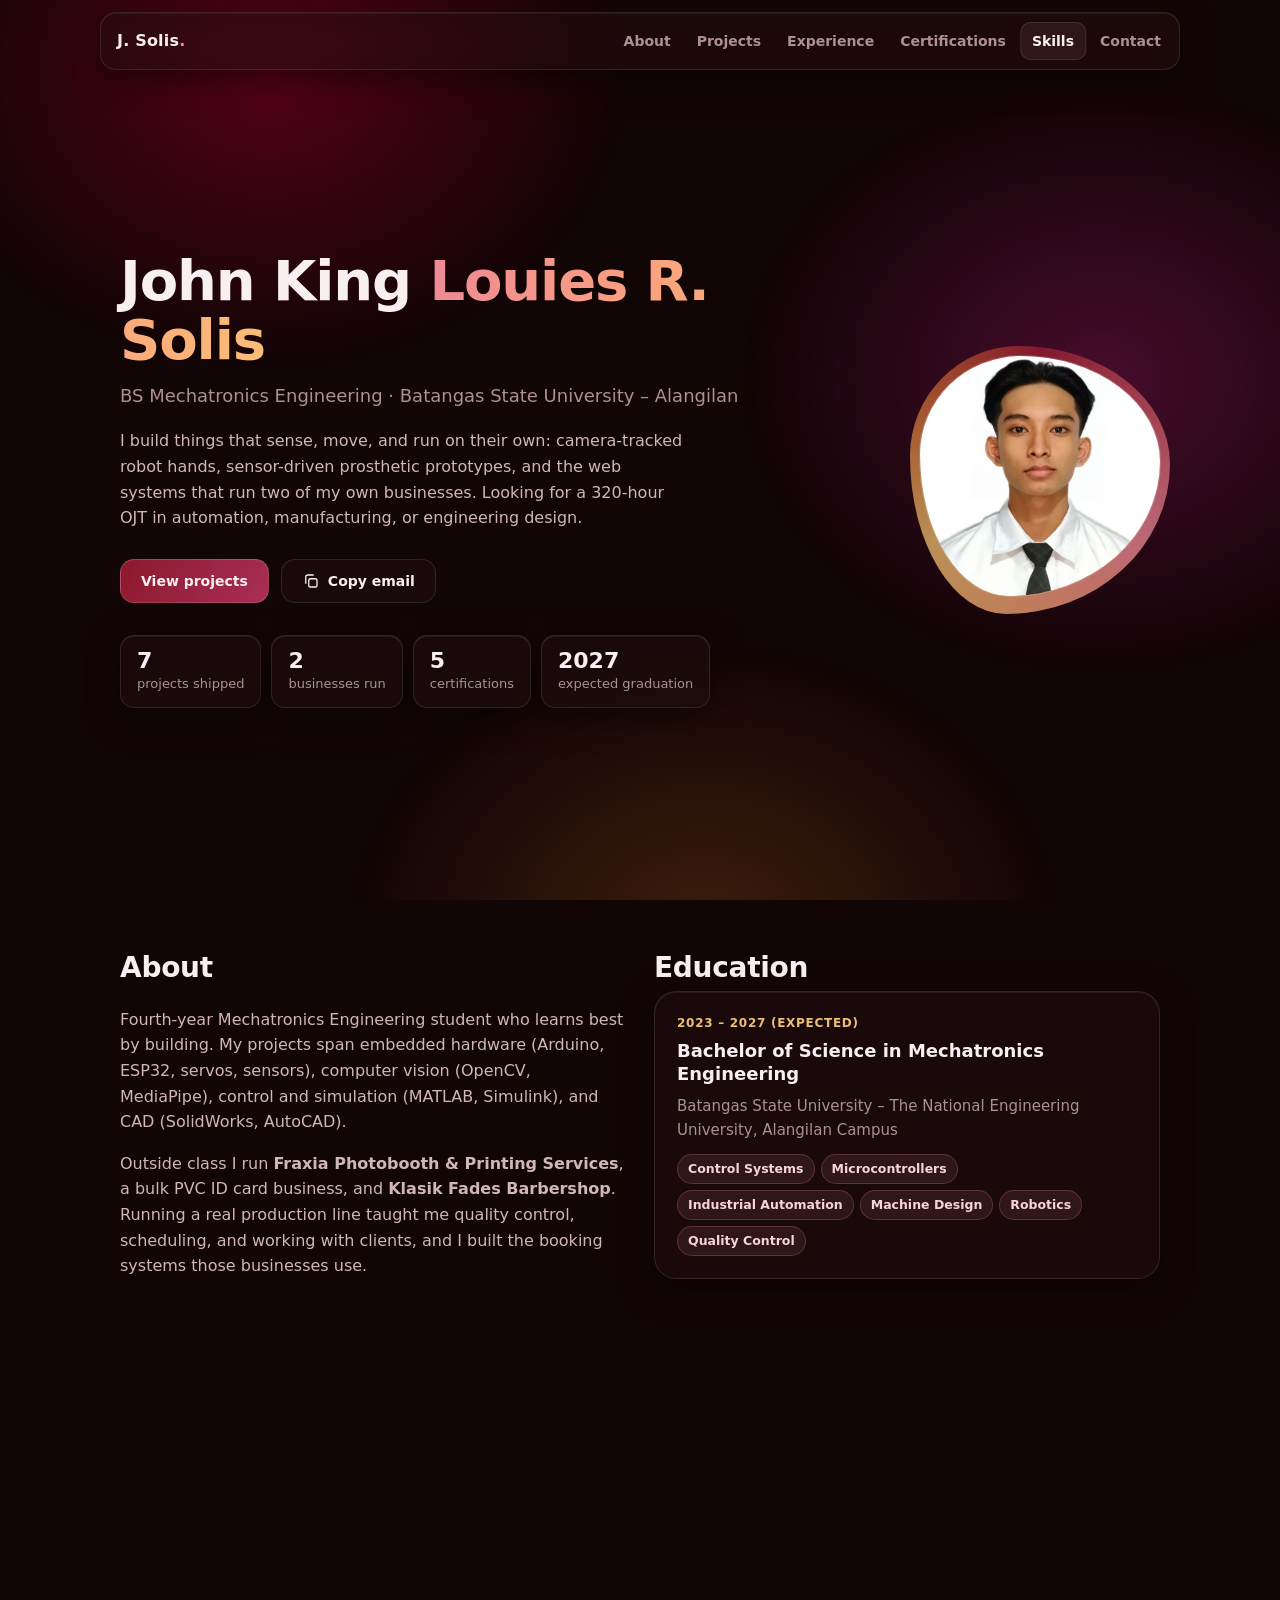
==== commit f4bfd053: "Website + security essentials: 404, legal pages, OG/favicons, SEO files, CSP and security headers, s" ====
--- a/index.html
+++ b/index.html
@@ -2,256 +2,27 @@
 <html lang="en">
 <head>
 <meta charset="utf-8">
+<meta name="viewport" content="width=device-width, initial-scale=1, viewport-fit=cover">
 <meta name="theme-color" content="#140a0c">
-<meta name="viewport" content="width=device-width, initial-scale=1">
-<link rel="icon" href="data:image/svg+xml,%3Csvg xmlns='http://www.w3.org/2000/svg' viewBox='0 0 64 64'%3E%3Crect width='64' height='64' rx='16' fill='%236b1d2a'/%3E%3Ctext x='50%25' y='56%25' text-anchor='middle' dominant-baseline='middle' font-family='Arial' font-weight='800' font-size='28' fill='%23f3d9a4'%3EJS%3C/text%3E%3C/svg%3E">
 <title>John King Louies R. Solis – Mechatronics Engineering Portfolio</title>
-<meta name="description" content="Portfolio of John King Louies R. Solis, BS Mechatronics Engineering student at Batangas State University – Alangilan. Robotics, embedded systems, computer vision, and web systems.">
-<meta property="og:title" content="John King Louies R. Solis – Portfolio">
-<meta property="og:description" content="Mechatronics Engineering student: robotics, embedded systems, computer vision, web systems.">
-<meta property="og:image" content="photo.jpg">
-<style>
-  /* ---------- tokens (OKLCH) ---------- */
-  :root{
-    color-scheme:dark;
-    --hue:15;
-    /* depth: each elevation is a little lighter */
-    --l0:oklch(14% .025 var(--hue));          /* page */
-    --l1:oklch(19% .03 var(--hue) / .62);     /* raised glass */
-    --l2:oklch(22% .035 var(--hue) / .96);    /* popover */
-    --l3:oklch(30% .04 var(--hue) / .55);     /* hover / pressed fill */
-    --ink:oklch(96% .01 var(--hue));
-    --ink-2:oklch(80% .03 var(--hue));
-    --ink-3:oklch(68% .035 var(--hue));
-    --primary:oklch(74% .12 12);
-    --primary-strong:oklch(42% .15 18);
-    --accent:oklch(83% .11 80);
-    --border:oklch(100% 0 0 / .10);
-    --border-strong:oklch(100% 0 0 / .18);
-    --ok:oklch(78% .15 155);
-
-    --r-lg:22px; --pad-lg:22px;            /* card */
-    --r-md:16px; --pad-md:6px;             /* nav */
-    --r-in:calc(var(--r-md) - var(--pad-md)); /* concentric inner = outer − padding */
-    --r-chip:999px;
-
-    --ease-out:cubic-bezier(.22,1,.36,1);
-    --ease-in-out:cubic-bezier(.65,0,.35,1);
-    --ease-in:cubic-bezier(.55,0,1,.45);
-    --t-in:220ms; --t-out:176ms;           /* exits 20% shorter */
-  }
-  *{box-sizing:border-box}
-  html{scroll-behavior:smooth;-webkit-text-size-adjust:100%}
-  body{margin:0;font-family:Inter,system-ui,-apple-system,"Segoe UI",Roboto,Arial,sans-serif;color:var(--ink);background:var(--l0);line-height:1.6;overflow-x:hidden;font-size:16px}
-  a{color:var(--primary);text-decoration:none}
-  a:hover{text-decoration:underline;text-underline-offset:3px}
-  .wrap{max-width:1080px;margin:0 auto;padding:0 20px;position:relative}
-  svg.i{width:18px;height:18px;stroke:currentColor;stroke-width:1.75;fill:none;stroke-linecap:round;stroke-linejoin:round;flex:none}
-
-  /* ---------- liquid background ----------
-     Perf: no live blur filter, no border-radius animation on big layers.
-     Blobs are soft radial gradients (already "blurred"); only transform animates,
-     so the GPU compositor handles every frame at the display's refresh rate. */
-  .liquid{position:fixed;inset:0;height:100lvh;z-index:-1;overflow:hidden;pointer-events:none;contain:strict}
-  .orbit{position:absolute;width:0;height:0;animation:orbit 34s linear infinite;will-change:transform}
-  .blob{position:absolute;width:56vmax;height:46vmax;translate:-50% -50%;opacity:.55;border-radius:50%;
-        animation:wobble 20s var(--ease-in-out) infinite;will-change:transform}
-  .o1{top:8%;left:12%}            .o1 .blob{left:9vmax;background:radial-gradient(closest-side in oklch,oklch(40% .16 18),oklch(40% .16 18 / 0))}
-  .o2{top:42%;right:6%;animation-duration:42s;animation-direction:reverse} .o2 .blob{left:-8vmax;background:radial-gradient(closest-side in oklch,oklch(38% .14 350),oklch(38% .14 350 / 0));animation-delay:-7s}
-  .o3{bottom:-4%;left:48%;animation-duration:50s} .o3 .blob{left:7vmax;background:radial-gradient(closest-side in oklch,oklch(55% .12 55),oklch(55% .12 55 / 0));opacity:.3;animation-delay:-12s}
-  @keyframes orbit{to{transform:rotate(360deg)}}
-  /* liquid feel from non-uniform scale + rotation: transform-only, composited */
-  @keyframes wobble{
-    0%,100%{transform:rotate(0) scale(1,1)}
-    33%{transform:rotate(40deg) scale(1.15,.85)}
-    66%{transform:rotate(-25deg) scale(.88,1.12)}
-  }
-  /* small-area morph (avatar only) keeps the border-radius effect */
-  @keyframes morph{
-    0%,100%{border-radius:42% 58% 63% 37% / 41% 44% 56% 59%}
-    33%{border-radius:63% 37% 38% 62% / 55% 61% 39% 45%}
-    66%{border-radius:35% 65% 52% 48% / 62% 35% 65% 38%}
-  }
-
-  /* ---------- glass surfaces ----------
-     Perf: backdrop blur only on the two sticky/floating layers (nav, popover).
-     Cards sit over an already-soft background, so a tinted translucent fill
-     looks the same without re-blurring every card on every scroll frame. */
-  .glass,.card,nav{background:var(--l1);border:1px solid var(--border);
-    box-shadow:0 1px 0 oklch(100% 0 0 / .06) inset, 0 10px 30px oklch(5% .02 var(--hue) / .45)}
-  nav{-webkit-backdrop-filter:blur(14px) saturate(150%);backdrop-filter:blur(14px) saturate(150%)}
-  section{content-visibility:auto;contain-intrinsic-size:auto 900px}
-
-  /* ---------- nav + moving knob ---------- */
-  nav{position:sticky;top:12px;z-index:20;margin:12px 12px 0;border-radius:var(--r-md)}
-  @media (min-width:1104px){nav{margin:12px auto 0;max-width:1080px}}
-  nav .wrap{display:flex;align-items:center;justify-content:space-between;height:56px;padding:0 var(--pad-md) 0 16px}
-  nav .brand{font-weight:800;letter-spacing:.2px;color:var(--ink)}
-  nav .brand span{color:var(--primary)}
-  .links{position:relative;display:flex;gap:2px;list-style:none;margin:0;padding:0}
-  .links a{position:relative;z-index:1;display:block;color:var(--ink-3);font-size:14px;font-weight:600;padding:8px 12px;border-radius:var(--r-in);transition:color var(--t-in) var(--ease-out)}
-  .links a:hover{color:var(--ink);text-decoration:none}
-  .links a.active{color:var(--ink)}
-  .knob{position:absolute;top:0;left:0;height:100%;border-radius:var(--r-in);background:var(--l3);border:1px solid var(--border);
-    transform-origin:center;opacity:0;pointer-events:none;
-    transition:translate 320ms var(--ease-in-out), width 320ms var(--ease-in-out), opacity var(--t-in) var(--ease-out)}
-  .knob.moving{animation:stretch 320ms var(--ease-in-out)}
-  @keyframes stretch{50%{scale:1.12 1}}   /* stretch 12% while travelling */
-
-  .menu-btn{display:none;width:44px;height:44px;border-radius:var(--r-in);border:1px solid var(--border);background:transparent;color:var(--ink);
-    place-items:center;cursor:pointer;position:relative;transition:background var(--t-in) var(--ease-out)}
-  .menu-btn:hover{background:var(--l3)}
-  .menu-btn:active{scale:.9;transition:none}          /* pressed: no tween while held */
-  .menu-btn svg{position:absolute;transition:opacity 180ms var(--ease-out), filter 180ms var(--ease-out), scale 180ms var(--ease-out)}
-  .menu-btn .ic-close{opacity:0;filter:blur(4px);scale:.6}
-  .menu-btn[aria-expanded="true"] .ic-open{opacity:0;filter:blur(4px);scale:.6}
-  .menu-btn[aria-expanded="true"] .ic-close{opacity:1;filter:none;scale:1}
-
-  .popover{position:absolute;top:calc(100% + 8px);right:0;min-width:220px;padding:var(--pad-md);border-radius:var(--r-md);
-    background:var(--l2);border:1px solid var(--border-strong);-webkit-backdrop-filter:blur(14px);backdrop-filter:blur(14px);
-    box-shadow:0 18px 50px oklch(5% .02 var(--hue) / .6);
-    transform-origin:top right;                 /* grows out of the trigger */
-    opacity:0;scale:.95;translate:0 -4px;visibility:hidden;
-    transition:opacity var(--t-out) var(--ease-in), scale var(--t-out) var(--ease-in), translate var(--t-out) var(--ease-in), visibility 0s linear var(--t-out)}
-  .popover.open{opacity:1;scale:1;translate:0 0;visibility:visible;
-    transition:opacity var(--t-in) var(--ease-out), scale var(--t-in) var(--ease-out), translate var(--t-in) var(--ease-out), visibility 0s}
-  .popover a{display:block;padding:11px 12px;border-radius:var(--r-in);color:var(--ink-2);font-weight:600;
-    opacity:0;translate:0 -4px;transition:opacity 160ms var(--ease-out), translate 160ms var(--ease-out), background 120ms}
-  .popover.open a{opacity:1;translate:0 0;transition-delay:calc(var(--i) * 30ms)}  /* 30ms row stagger */
-  .popover a:hover{background:var(--l3);color:var(--ink);text-decoration:none}
-  @media (max-width:760px){.links{display:none}.menu-btn{display:grid}}
-  @media (min-width:761px){.popover{display:none}}
-
-  /* ---------- hero ---------- */
-  header.hero{min-height:calc(100dvh - 80px);display:grid;align-items:center;padding:48px 0}
-  .hero .wrap{display:grid;grid-template-columns:1fr auto;gap:48px;align-items:center}
-  .hero h1{font-size:clamp(34px,5.4vw,56px);line-height:1.05;margin:0 0 12px;letter-spacing:-.02em}
-  .hero h1 .grad{background:linear-gradient(100deg in oklch,var(--primary),oklch(84% .11 70));-webkit-background-clip:text;background-clip:text;color:transparent}
-  .hero .role{font-size:18px;color:var(--ink-3);margin:0 0 18px}
-  .hero p.lead{max-width:56ch;color:var(--ink-2);margin:0 0 28px}
-
-  .avatar{position:relative;width:240px;aspect-ratio:1;isolation:isolate}
-  .avatar:before{content:"";position:absolute;inset:-10px;border-radius:inherit;
-    background:conic-gradient(in oklch from 0deg,oklch(45% .16 18),var(--primary),var(--accent),oklch(45% .16 18));
-    border-radius:42% 58% 63% 37% / 41% 44% 56% 59%;animation:morph 12s var(--ease-in-out) infinite;opacity:.75}
-  .avatar img{position:relative;width:100%;height:100%;object-fit:cover;border-radius:42% 58% 63% 37% / 41% 44% 56% 59%;
-    animation:morph 12s var(--ease-in-out) infinite;outline:1px solid var(--border-strong)}
-
-  .btns{display:flex;gap:12px;flex-wrap:wrap}
-  .btn{position:relative;display:inline-flex;align-items:center;gap:8px;min-height:44px;padding:0 20px;border-radius:14px;font-weight:700;font-size:14px;color:var(--ink);
-    border:1px solid var(--border);cursor:pointer;font-family:inherit;
-    transition:background var(--t-in) var(--ease-out), border-color var(--t-in) var(--ease-out), scale 160ms var(--ease-out)}
-  .btn.primary{background:linear-gradient(120deg in oklch,var(--primary-strong),oklch(50% .16 5));border-color:oklch(100% 0 0 / .16)}
-  .btn.ghost{background:var(--l1)}
-  .btn:hover{text-decoration:none;border-color:var(--border-strong)}
-  .btn.ghost:hover{background:var(--l3)}
-  .btn:active{scale:.95;transition:none}
-
-  /* copy-email: icon crossfade + blur, old/new overlap */
-  .swap{position:relative;width:18px;height:18px;display:inline-grid}
-  .swap svg{grid-area:1/1;transition:opacity 200ms var(--ease-out), filter 200ms var(--ease-out), scale 200ms var(--ease-out)}
-  .swap .ok{opacity:0;filter:blur(4px);scale:.5;color:var(--ok)}
-  .copied .swap .cp{opacity:0;filter:blur(4px);scale:.5}
-  .copied .swap .ok{opacity:1;filter:none;scale:1}
-  .label{display:inline-grid}
-  .label span{grid-area:1/1;transition:opacity 200ms var(--ease-out), filter 200ms var(--ease-out)}
-  .label .after{opacity:0;filter:blur(3px)}
-  .copied .label .before{opacity:0;filter:blur(3px)}
-  .copied .label .after{opacity:1;filter:none}
-
-  .facts{display:flex;gap:10px;flex-wrap:wrap;margin-top:32px}
-  .facts div{padding:12px 16px;border-radius:14px;font-size:13px;color:var(--ink-3);min-width:118px}
-  .facts b{display:block;color:var(--ink);font-size:22px;line-height:1.2}
-  @media (max-width:760px){.hero .wrap{grid-template-columns:1fr;text-align:center}.avatar{margin:0 auto;order:-1;width:168px}.hero p.lead{margin-inline:auto}.btns,.facts{justify-content:center}}
-
-  /* ---------- sections ---------- */
-  section{padding:56px 0}
-  h2{font-size:28px;margin:0;color:var(--ink);letter-spacing:-.01em}
-  .sub{color:var(--ink-3);margin:6px 0 28px}
-
-  .grid{display:grid;grid-template-columns:repeat(auto-fill,minmax(300px,1fr));gap:16px}
-  .card{position:relative;border-radius:var(--r-lg);padding:var(--pad-lg);display:flex;flex-direction:column;overflow:hidden;
-    transition:border-color var(--t-in) var(--ease-out), background var(--t-in) var(--ease-out)}
-  .card:before{content:"";position:absolute;inset:0;pointer-events:none;opacity:0;transition:opacity 240ms var(--ease-out);
-    background:radial-gradient(380px circle at var(--mx,50%) var(--my,50%),oklch(74% .12 12 / .14),transparent 50%)}
-  .card:hover{border-color:var(--border-strong);background:var(--l2)}
-  .card:hover:before{opacity:1}
-  .card .tag{font-size:12px;font-weight:700;letter-spacing:.06em;text-transform:uppercase;color:var(--accent);margin-bottom:6px}
-  .card h3{margin:0 0 8px;font-size:18px;line-height:1.3;color:var(--ink)}
-  .card p{margin:0 0 12px;color:var(--ink-3);font-size:15px}
-  .card ul{margin:0 0 14px;padding-left:18px;color:var(--ink-2);font-size:14.5px}
-  .chips{display:flex;flex-wrap:wrap;gap:6px;margin-top:auto}
-  .chip{background:oklch(74% .12 12 / .10);border:1px solid oklch(74% .12 12 / .24);color:oklch(90% .04 12);font-size:12.5px;font-weight:600;padding:4px 10px;border-radius:var(--r-chip)}
-  .card .card-links{display:flex;gap:16px;margin-top:14px;font-size:14px;font-weight:700}
-  .card .card-links a{display:inline-flex;align-items:center;gap:4px}
-  .card .card-links svg.i{width:15px;height:15px}
-
-  .tl{border-left:1px solid var(--border-strong);margin-left:6px;padding-left:24px}
-  .tl .item{position:relative;margin-bottom:26px}
-  .tl .item:before{content:"";position:absolute;left:-31px;top:7px;width:13px;height:13px;border-radius:50%;
-    background:var(--primary);box-shadow:0 0 0 4px oklch(74% .12 12 / .2)}
-  .tl h3{margin:0;font-size:17px;color:var(--ink)}
-  .tl .meta{color:var(--ink-3);font-size:14px;margin-bottom:6px}
-  .tl ul{margin:0;padding-left:18px;color:var(--ink-2);font-size:15px}
-
-  .two{display:grid;grid-template-columns:1fr 1fr;gap:28px}
-  .two > div > p{color:var(--ink-2)}
-  @media (max-width:760px){.two{grid-template-columns:1fr}}
-
-  .skills{display:grid;grid-template-columns:repeat(auto-fill,minmax(230px,1fr));gap:16px}
-  .skills .card h3{font-size:15px;color:var(--primary)}
-
-  .cert{flex-direction:row !important;gap:14px;align-items:flex-start;padding:16px}
-  .cert .badge{flex:none;width:42px;height:42px;border-radius:calc(var(--r-lg) - 16px);background:linear-gradient(135deg in oklch,oklch(42% .15 18 / .7),oklch(40% .13 350 / .6));border:1px solid var(--border);color:var(--ink);display:grid;place-items:center;font-weight:800;font-size:13px}
-  .cert h3{font-size:16px;margin:0}
-  .cert p{margin:2px 0 0;font-size:14px}
-
-  footer{padding:24px 0 48px;text-align:center}
-  footer .glass{border-radius:var(--r-lg);padding:40px 24px}
-  footer p{color:var(--ink-2)}
-  footer .btns{justify-content:center;margin-top:18px}
-  footer small{display:block;margin-top:24px;color:var(--ink-3)}
-
-
-  /* ---------- filters ---------- */
-  .filters{position:relative;display:inline-flex;gap:2px;padding:var(--pad-md);margin:0 0 22px;border-radius:var(--r-md);background:var(--l1);border:1px solid var(--border)}
-  .filters button{position:relative;z-index:1;min-height:40px;padding:0 14px;border:0;background:none;color:var(--ink-3);font:600 14px/1 inherit;font-family:inherit;border-radius:var(--r-in);cursor:pointer;transition:color var(--t-in) var(--ease-out)}
-  .filters button:hover{color:var(--ink)}
-  .filters button[aria-selected="true"]{color:var(--ink)}
-  .filters button:active{scale:.95;transition:none}
-  .fknob{position:absolute;top:var(--pad-md);left:0;height:calc(100% - 2*var(--pad-md));border-radius:var(--r-in);background:var(--l3);border:1px solid var(--border);
-    transition:translate 320ms var(--ease-in-out), width 320ms var(--ease-in-out)}
-  .fknob.moving{animation:stretch 320ms var(--ease-in-out)}
-  .card.hide{display:none}
-  .card.enter{animation:enter 260ms var(--ease-out) both;animation-delay:calc(var(--i,0) * 30ms)}
-  @keyframes enter{from{opacity:0;translate:0 10px}}
-  @media (max-width:520px){.filters{display:flex;overflow-x:auto;-webkit-mask-image:linear-gradient(90deg,#000 85%,transparent);mask-image:linear-gradient(90deg,#000 85%,transparent)}.filters button{white-space:nowrap}}
-
-  a.card{color:inherit;text-decoration:none}
-  a.card .view{display:inline-flex;align-items:center;gap:4px;margin-top:6px;font-size:13px;font-weight:700;color:var(--primary)}
-  a.card .view svg.i{width:14px;height:14px}
-  footer .social{margin:14px 0 0}
-  footer .social a{display:inline-flex;align-items:center;gap:6px;color:var(--ink-2);font-weight:600}
-
-  /* ---------- focus + skip link ---------- */
-  :focus-visible{outline:2px solid var(--accent);outline-offset:3px;border-radius:8px}
-  .skip{position:absolute;left:12px;top:-60px;z-index:50;padding:10px 14px;border-radius:12px;background:var(--l2);color:var(--ink);border:1px solid var(--border-strong);transition:top 180ms var(--ease-out)}
-  .skip:focus{top:12px}
-
-  /* ---------- entrances: ease-out, masked reveal, 30ms stagger ---------- */
-  .reveal{opacity:0;translate:0 14px;transition:opacity 420ms var(--ease-out), translate 420ms var(--ease-out);transition-delay:calc(var(--i,0) * 30ms)}
-  .reveal.in{opacity:1;translate:0 0}
-  h2.reveal{opacity:1;translate:none;-webkit-mask-image:linear-gradient(90deg,#000 45%,transparent 55%);mask-image:linear-gradient(90deg,#000 45%,transparent 55%);
-    -webkit-mask-size:240% 100%;mask-size:240% 100%;-webkit-mask-position:100% 0;mask-position:100% 0;
-    transition:-webkit-mask-position 600ms var(--ease-out), mask-position 600ms var(--ease-out), color 600ms var(--ease-out);color:var(--ink-3)}
-  h2.reveal.in{-webkit-mask-position:0 0;mask-position:0 0;color:var(--ink)}
-
-  @media (prefers-reduced-motion:reduce){
-    *,*:before,*:after{animation:none !important;transition:none !important}
-    .reveal{opacity:1;translate:none}
-    h2.reveal{-webkit-mask-image:none;mask-image:none;color:var(--ink)}
-  }
-</style>
+<meta name="description" content="Portfolio of John King Louies R. Solis, BS Mechatronics Engineering student at Batangas State University – Alangilan: robotics, embedded systems, computer vision, and web systems. Open to a 320-hour OJT.">
+<link rel="canonical" href="https://john-solis-portfolio.vercel.app/">
+<meta property="og:type" content="profile">
+<meta property="og:url" content="https://john-solis-portfolio.vercel.app/">
+<meta property="og:title" content="John King Louies R. Solis – Mechatronics Engineering Portfolio">
+<meta property="og:description" content="Robotics, embedded systems, computer vision, and web systems. Open to a 320-hour OJT.">
+<meta property="og:image" content="https://john-solis-portfolio.vercel.app/og.png">
+<meta property="og:image:width" content="1200">
+<meta property="og:image:height" content="630">
+<meta property="og:image:alt" content="John King Louies R. Solis – BS Mechatronics Engineering portfolio card">
+<meta name="twitter:card" content="summary_large_image">
+<link rel="icon" href="/favicon.ico" sizes="any">
+<link rel="icon" href="/favicon.svg" type="image/svg+xml">
+<link rel="apple-touch-icon" href="/apple-touch-icon.png">
+<link rel="manifest" href="/site.webmanifest">
+<link rel="preload" href="/photo.jpg" as="image" fetchpriority="high">
+<script type="application/ld+json">{"@context":"https://schema.org","@type":"Person","name":"John King Louies R. Solis","jobTitle":"BS Mechatronics Engineering Student","alumniOf":{"@type":"CollegeOrUniversity","name":"Batangas State University – The National Engineering University, Alangilan Campus"},"email":"mailto:23-02601@g.batstate-u.edu.ph","url":"https://john-solis-portfolio.vercel.app/","image":"https://john-solis-portfolio.vercel.app/photo.jpg","sameAs":["https://github.com/klasikfades"]}</script>
+<link rel="stylesheet" href="/styles.css">
 </head>
 <body>
 <a class="skip" href="#projects">Skip to projects</a>
@@ -259,7 +30,7 @@
 
 <nav>
   <div class="wrap">
-    <a class="brand" href="#top" style="text-decoration:none">J. Solis<span>.</span></a>
+    <a class="brand" href="#top">J. Solis<span>.</span></a>
     <ul class="links"><span class="knob" aria-hidden="true"></span>
       <li><a href="#about">About</a></li>
       <li><a href="#projects">Projects</a></li>
@@ -273,12 +44,12 @@
       <svg class="i ic-close" viewBox="0 0 24 24" aria-hidden="true"><path d="M6 6l12 12M18 6L6 18"/></svg>
     </button>
     <div class="popover" id="menu" role="menu">
-      <a role="menuitem" href="#about" style="--i:0">About</a>
-      <a role="menuitem" href="#projects" style="--i:1">Projects</a>
-      <a role="menuitem" href="#experience" style="--i:2">Experience</a>
-      <a role="menuitem" href="#certifications" style="--i:3">Certifications</a>
-      <a role="menuitem" href="#skills" style="--i:4">Skills</a>
-      <a role="menuitem" href="#contact" style="--i:5">Contact</a>
+      <a role="menuitem" href="#about">About</a>
+      <a role="menuitem" href="#projects">Projects</a>
+      <a role="menuitem" href="#experience">Experience</a>
+      <a role="menuitem" href="#certifications">Certifications</a>
+      <a role="menuitem" href="#skills">Skills</a>
+      <a role="menuitem" href="#contact">Contact</a>
     </div>
   </div>
 </nav>
@@ -300,7 +71,7 @@
         <div class="glass"><b>2027</b>expected graduation</div>
       </div>
     </div>
-    <div class="avatar"><img src="[data-uri]" alt="Photo of John King Louies R. Solis"></div>
+    <div class="avatar"><img src="/photo.jpg" width="480" height="480" alt="Portrait of John King Louies R. Solis in a white shirt and tie" fetchpriority="high" decoding="async"></div>
   </div>
 </header>
 
@@ -492,75 +263,13 @@
     <p>Open to a 320-hour OJT placement. Email me for my full resume.</p>
     <div class="btns"><a class="btn primary" href="mailto:23-02601@g.batstate-u.edu.ph"><svg class="i" viewBox="0 0 24 24" aria-hidden="true"><rect x="3" y="5" width="18" height="14" rx="2.5"/><path d="M4 7l8 6 8-6"/></svg>Email me</a><button class="btn ghost copy" type="button" data-email="23-02601@g.batstate-u.edu.ph"><span class="swap"><svg class="i cp" viewBox="0 0 24 24" aria-hidden="true"><rect x="9" y="9" width="11" height="11" rx="2.5"/><path d="M5 15V6.5A2.5 2.5 0 0 1 7.5 4H15"/></svg><svg class="i ok" viewBox="0 0 24 24" aria-hidden="true"><path d="M5 12.5l4.5 4.5L19 7.5"/></svg></span><span class="label"><span class="before">Copy email</span><span class="after">Copied</span></span></button></div>
     <p class="social"><a href="https://github.com/klasikfades" target="_blank" rel="noopener">GitHub <svg class="i" viewBox="0 0 24 24" aria-hidden="true"><path d="M7 17L17 7M9 7h8v8"/></svg></a></p>
+    <p class="legal"><a href="/privacy">Privacy</a><a href="/terms">Terms</a></p>
     <small>© 2026 John King Louies R. Solis · Batangas City, Philippines</small>
   </div></div>
 </footer>
 
-<script>
-(()=>{
-  const reduce=matchMedia('(prefers-reduced-motion: reduce)').matches;
-  /* entrances: 30ms stagger within each group */
-  document.querySelectorAll('section h2').forEach(e=>e.classList.add('reveal'));
-  document.querySelectorAll('.grid,.skills,.tl,.facts').forEach(g=>[...g.children].forEach((c,i)=>{c.classList.add('reveal');c.style.setProperty('--i',i)}));
-  const io=new IntersectionObserver(es=>es.forEach(x=>{if(x.isIntersecting){x.target.classList.add('in');io.unobserve(x.target)}}),{threshold:.12});
-  document.querySelectorAll('.reveal').forEach(e=>io.observe(e));
-
-  /* card spotlight follows pointer directly (no tween) */
-  if(matchMedia('(hover:hover)').matches)document.querySelectorAll('.card').forEach(c=>{let f=0,x=0,y=0;
-    c.addEventListener('pointermove',ev=>{x=ev.clientX;y=ev.clientY;if(f)return;f=requestAnimationFrame(()=>{f=0;
-      const r=c.getBoundingClientRect();c.style.setProperty('--mx',(x-r.left)+'px');c.style.setProperty('--my',(y-r.top)+'px')})},{passive:true})});
-  /* pause the background when the tab is hidden */
-  document.addEventListener('visibilitychange',()=>document.querySelector('.liquid').style.animationPlayState=document.hidden?'paused':'');
-
-  /* nav knob: ease-in-out move, stretches 12% mid-travel */
-  const list=document.querySelector('.links'),knob=list.querySelector('.knob'),links=[...list.querySelectorAll('a')];
-  let cur=null;
-  function moveKnob(a){
-    if(!a||a===cur)return;
-    const lr=list.getBoundingClientRect(),r=a.getBoundingClientRect();
-    if(cur&&!reduce){knob.classList.remove('moving');void knob.offsetWidth;knob.classList.add('moving')}
-    knob.style.translate=(r.left-lr.left)+'px 0';knob.style.width=r.width+'px';knob.style.opacity=1;
-    links.forEach(l=>l.classList.toggle('active',l===a));cur=a;
-  }
-  knob.addEventListener('animationend',()=>knob.classList.remove('moving'));
-  const so=new IntersectionObserver(es=>es.forEach(x=>{if(x.isIntersecting)moveKnob(links.find(l=>l.hash==='#'+x.target.id))}),{rootMargin:'-45% 0px -50% 0px'});
-  document.querySelectorAll('section[id],footer[id]').forEach(s=>so.observe(s));
-  addEventListener('resize',()=>{const a=cur;cur=null;if(a){knob.style.transition='none';moveKnob(a);requestAnimationFrame(()=>knob.style.transition='')}});
-
-  /* mobile menu popover: grows from trigger, shrinks back into it */
-  const btn=document.querySelector('.menu-btn'),pop=document.getElementById('menu');
-  const setOpen=o=>{pop.classList.toggle('open',o);btn.setAttribute('aria-expanded',o);btn.setAttribute('aria-label',o?'Close menu':'Open menu')};
-  btn.addEventListener('click',e=>{e.stopPropagation();setOpen(!pop.classList.contains('open'))});
-  pop.addEventListener('click',e=>{if(e.target.closest('a'))setOpen(false)});
-  document.addEventListener('click',e=>{if(!pop.contains(e.target))setOpen(false)});
-  document.addEventListener('keydown',e=>{if(e.key==='Escape'){setOpen(false);btn.focus()}});
-
-
-  /* project filters: knob slides + stretches, cards re-enter with 30ms stagger */
-  const fbar=document.querySelector('.filters');
-  if(fbar){
-    const fk=fbar.querySelector('.fknob'),fb=[...fbar.querySelectorAll('button')],cards=[...document.querySelectorAll('#project-grid .card')];
-    let fcur=null;
-    const place=(b,anim)=>{const br=fbar.getBoundingClientRect(),r=b.getBoundingClientRect();
-      if(anim&&!reduce){fk.classList.remove('moving');void fk.offsetWidth;fk.classList.add('moving')}
-      fk.style.translate=(r.left-br.left)+'px 0';fk.style.width=r.width+'px'};
-    fk.addEventListener('animationend',()=>fk.classList.remove('moving'));
-    const pick=b=>{if(b===fcur)return;place(b,!!fcur);fcur=b;
-      fb.forEach(x=>x.setAttribute('aria-selected',x===b));
-      const f=b.dataset.f;let n=0;
-      cards.forEach(c=>{const show=f==='all'||c.dataset.cat===f;c.classList.toggle('hide',!show);c.classList.remove('enter');
-        if(show){c.classList.add('in');void c.offsetWidth;c.style.setProperty('--i',n++);c.classList.add('enter')}})};
-    fb.forEach(b=>b.addEventListener('click',()=>pick(b)));
-    fk.style.transition='none';pick(fb[0]);requestAnimationFrame(()=>fk.style.transition='');
-    addEventListener('resize',()=>{fk.style.transition='none';place(fcur,false);requestAnimationFrame(()=>fk.style.transition='')});
-  }
-
-  /* copy email: confirm success only after clipboard resolves */
-  document.querySelectorAll('.copy').forEach(b=>b.addEventListener('click',async()=>{
-    try{await navigator.clipboard.writeText(b.dataset.email)}catch(_){location.href='mailto:'+b.dataset.email;return}
-    b.classList.add('copied');clearTimeout(b._t);b._t=setTimeout(()=>b.classList.remove('copied'),1600);
-  }));
-})();
-</script>
+<div class="mcta" aria-label="Contact"><a class="btn primary" href="mailto:23-02601@g.batstate-u.edu.ph">Email me</a><a class="btn ghost" href="#projects">Projects</a></div>
+<script src="/app.js" defer></script>
+<script src="/_vercel/insights/script.js" defer></script>
 </body>
 </html>
--- a/styles.css
+++ b/styles.css
@@ -0,0 +1,272 @@
+/* ---------- tokens (OKLCH) ---------- */
+:root{
+  color-scheme:dark;
+  --hue:15;
+  /* depth: each elevation is a little lighter */
+  --l0:oklch(14% .025 var(--hue));          /* page */
+  --l1:oklch(19% .03 var(--hue) / .62);     /* raised glass */
+  --l2:oklch(22% .035 var(--hue) / .96);    /* popover */
+  --l3:oklch(30% .04 var(--hue) / .55);     /* hover / pressed fill */
+  --ink:oklch(96% .01 var(--hue));
+  --ink-2:oklch(80% .03 var(--hue));
+  --ink-3:oklch(68% .035 var(--hue));
+  --primary:oklch(74% .12 12);
+  --primary-strong:oklch(42% .15 18);
+  --accent:oklch(83% .11 80);
+  --border:oklch(100% 0 0 / .10);
+  --border-strong:oklch(100% 0 0 / .18);
+  --ok:oklch(78% .15 155);
+
+  --r-lg:22px; --pad-lg:22px;            /* card */
+  --r-md:16px; --pad-md:6px;             /* nav */
+  --r-in:calc(var(--r-md) - var(--pad-md)); /* concentric inner = outer − padding */
+  --r-chip:999px;
+
+  --ease-out:cubic-bezier(.22,1,.36,1);
+  --ease-in-out:cubic-bezier(.65,0,.35,1);
+  --ease-in:cubic-bezier(.55,0,1,.45);
+  --t-in:220ms; --t-out:176ms;           /* exits 20% shorter */
+}
+*{box-sizing:border-box}
+html{scroll-behavior:smooth;-webkit-text-size-adjust:100%}
+body{margin:0;font-family:Inter,system-ui,-apple-system,"Segoe UI",Roboto,Arial,sans-serif;color:var(--ink);background:var(--l0);line-height:1.6;overflow-x:hidden;font-size:16px}
+a{color:var(--primary);text-decoration:none}
+a:hover{text-decoration:underline;text-underline-offset:3px}
+.wrap{max-width:1080px;margin:0 auto;padding:0 20px;position:relative}
+svg.i{width:18px;height:18px;stroke:currentColor;stroke-width:1.75;fill:none;stroke-linecap:round;stroke-linejoin:round;flex:none}
+
+/* ---------- liquid background ----------
+   Perf: no live blur filter, no border-radius animation on big layers.
+   Blobs are soft radial gradients (already "blurred"); only transform animates,
+   so the GPU compositor handles every frame at the display's refresh rate. */
+.liquid{position:fixed;inset:0;height:100lvh;z-index:-1;overflow:hidden;pointer-events:none;contain:strict}
+.orbit{position:absolute;width:0;height:0;animation:orbit 34s linear infinite;will-change:transform}
+.blob{position:absolute;width:56vmax;height:46vmax;translate:-50% -50%;opacity:.55;border-radius:50%;
+      animation:wobble 20s var(--ease-in-out) infinite;will-change:transform}
+.o1{top:8%;left:12%}            .o1 .blob{left:9vmax;background:radial-gradient(closest-side in oklch,oklch(40% .16 18),oklch(40% .16 18 / 0))}
+.o2{top:42%;right:6%;animation-duration:42s;animation-direction:reverse} .o2 .blob{left:-8vmax;background:radial-gradient(closest-side in oklch,oklch(38% .14 350),oklch(38% .14 350 / 0));animation-delay:-7s}
+.o3{bottom:-4%;left:48%;animation-duration:50s} .o3 .blob{left:7vmax;background:radial-gradient(closest-side in oklch,oklch(55% .12 55),oklch(55% .12 55 / 0));opacity:.3;animation-delay:-12s}
+@keyframes orbit{to{transform:rotate(360deg)}}
+/* liquid feel from non-uniform scale + rotation: transform-only, composited */
+@keyframes wobble{
+  0%,100%{transform:rotate(0) scale(1,1)}
+  33%{transform:rotate(40deg) scale(1.15,.85)}
+  66%{transform:rotate(-25deg) scale(.88,1.12)}
+}
+/* small-area morph (avatar only) keeps the border-radius effect */
+@keyframes morph{
+  0%,100%{border-radius:42% 58% 63% 37% / 41% 44% 56% 59%}
+  33%{border-radius:63% 37% 38% 62% / 55% 61% 39% 45%}
+  66%{border-radius:35% 65% 52% 48% / 62% 35% 65% 38%}
+}
+
+/* ---------- glass surfaces ----------
+   Perf: backdrop blur only on the two sticky/floating layers (nav, popover).
+   Cards sit over an already-soft background, so a tinted translucent fill
+   looks the same without re-blurring every card on every scroll frame. */
+.glass,.card,nav{background:var(--l1);border:1px solid var(--border);
+  box-shadow:0 1px 0 oklch(100% 0 0 / .06) inset, 0 10px 30px oklch(5% .02 var(--hue) / .45)}
+nav{-webkit-backdrop-filter:blur(14px) saturate(150%);backdrop-filter:blur(14px) saturate(150%)}
+section{content-visibility:auto;contain-intrinsic-size:auto 900px}
+
+/* ---------- nav + moving knob ---------- */
+nav{position:sticky;top:12px;z-index:20;margin:12px 12px 0;border-radius:var(--r-md)}
+@media (min-width:1104px){nav{margin:12px auto 0;max-width:1080px}}
+nav .wrap{display:flex;align-items:center;justify-content:space-between;height:56px;padding:0 var(--pad-md) 0 16px}
+nav .brand{text-decoration:none;font-weight:800;letter-spacing:.2px;color:var(--ink)}
+nav .brand span{color:var(--primary)}
+.links{position:relative;display:flex;gap:2px;list-style:none;margin:0;padding:0}
+.links a{position:relative;z-index:1;display:block;color:var(--ink-3);font-size:14px;font-weight:600;padding:8px 12px;border-radius:var(--r-in);transition:color var(--t-in) var(--ease-out)}
+.links a:hover{color:var(--ink);text-decoration:none}
+.links a.active{color:var(--ink)}
+.knob{position:absolute;top:0;left:0;height:100%;border-radius:var(--r-in);background:var(--l3);border:1px solid var(--border);
+  transform-origin:center;opacity:0;pointer-events:none;
+  transition:translate 320ms var(--ease-in-out), width 320ms var(--ease-in-out), opacity var(--t-in) var(--ease-out)}
+.knob.moving{animation:stretch 320ms var(--ease-in-out)}
+@keyframes stretch{50%{scale:1.12 1}}   /* stretch 12% while travelling */
+
+.menu-btn{display:none;width:44px;height:44px;border-radius:var(--r-in);border:1px solid var(--border);background:transparent;color:var(--ink);
+  place-items:center;cursor:pointer;position:relative;transition:background var(--t-in) var(--ease-out)}
+.menu-btn:hover{background:var(--l3)}
+.menu-btn:active{scale:.9;transition:none}          /* pressed: no tween while held */
+.menu-btn svg{position:absolute;transition:opacity 180ms var(--ease-out), filter 180ms var(--ease-out), scale 180ms var(--ease-out)}
+.menu-btn .ic-close{opacity:0;filter:blur(4px);scale:.6}
+.menu-btn[aria-expanded="true"] .ic-open{opacity:0;filter:blur(4px);scale:.6}
+.menu-btn[aria-expanded="true"] .ic-close{opacity:1;filter:none;scale:1}
+
+.popover{position:absolute;top:calc(100% + 8px);right:0;min-width:220px;padding:var(--pad-md);border-radius:var(--r-md);
+  background:var(--l2);border:1px solid var(--border-strong);-webkit-backdrop-filter:blur(14px);backdrop-filter:blur(14px);
+  box-shadow:0 18px 50px oklch(5% .02 var(--hue) / .6);
+  transform-origin:top right;                 /* grows out of the trigger */
+  opacity:0;scale:.95;translate:0 -4px;visibility:hidden;
+  transition:opacity var(--t-out) var(--ease-in), scale var(--t-out) var(--ease-in), translate var(--t-out) var(--ease-in), visibility 0s linear var(--t-out)}
+.popover.open{opacity:1;scale:1;translate:0 0;visibility:visible;
+  transition:opacity var(--t-in) var(--ease-out), scale var(--t-in) var(--ease-out), translate var(--t-in) var(--ease-out), visibility 0s}
+.popover a{display:block;padding:11px 12px;border-radius:var(--r-in);color:var(--ink-2);font-weight:600;
+  opacity:0;translate:0 -4px;transition:opacity 160ms var(--ease-out), translate 160ms var(--ease-out), background 120ms}
+.popover.open a{opacity:1;translate:0 0}
+.popover.open a:nth-child(1){transition-delay:0ms}.popover.open a:nth-child(2){transition-delay:30ms}.popover.open a:nth-child(3){transition-delay:60ms}.popover.open a:nth-child(4){transition-delay:90ms}.popover.open a:nth-child(5){transition-delay:120ms}.popover.open a:nth-child(6){transition-delay:150ms}  /* 30ms row stagger */
+.popover a:hover{background:var(--l3);color:var(--ink);text-decoration:none}
+@media (max-width:760px){.links{display:none}.menu-btn{display:grid}}
+@media (min-width:761px){.popover{display:none}}
+
+/* ---------- hero ---------- */
+header.hero{min-height:calc(100dvh - 80px);display:grid;align-items:center;padding:48px 0}
+.hero .wrap{display:grid;grid-template-columns:1fr auto;gap:48px;align-items:center}
+.hero h1{font-size:clamp(34px,5.4vw,56px);line-height:1.05;margin:0 0 12px;letter-spacing:-.02em}
+.hero h1 .grad{background:linear-gradient(100deg in oklch,var(--primary),oklch(84% .11 70));-webkit-background-clip:text;background-clip:text;color:transparent}
+.hero .role{font-size:18px;color:var(--ink-3);margin:0 0 18px}
+.hero p.lead{max-width:56ch;color:var(--ink-2);margin:0 0 28px}
+
+.avatar{position:relative;width:240px;aspect-ratio:1;isolation:isolate}
+.avatar:before{content:"";position:absolute;inset:-10px;border-radius:inherit;
+  background:conic-gradient(in oklch from 0deg,oklch(45% .16 18),var(--primary),var(--accent),oklch(45% .16 18));
+  border-radius:42% 58% 63% 37% / 41% 44% 56% 59%;animation:morph 12s var(--ease-in-out) infinite;opacity:.75}
+.avatar img{position:relative;width:100%;height:100%;object-fit:cover;border-radius:42% 58% 63% 37% / 41% 44% 56% 59%;
+  animation:morph 12s var(--ease-in-out) infinite;outline:1px solid var(--border-strong)}
+
+.btns{display:flex;gap:12px;flex-wrap:wrap}
+.btn{position:relative;display:inline-flex;align-items:center;gap:8px;min-height:44px;padding:0 20px;border-radius:14px;font-weight:700;font-size:14px;color:var(--ink);
+  border:1px solid var(--border);cursor:pointer;font-family:inherit;
+  transition:background var(--t-in) var(--ease-out), border-color var(--t-in) var(--ease-out), scale 160ms var(--ease-out)}
+.btn.primary{background:linear-gradient(120deg in oklch,var(--primary-strong),oklch(50% .16 5));border-color:oklch(100% 0 0 / .16)}
+.btn.ghost{background:var(--l1)}
+.btn:hover{text-decoration:none;border-color:var(--border-strong)}
+.btn.ghost:hover{background:var(--l3)}
+.btn:active{scale:.95;transition:none}
+
+/* copy-email: icon crossfade + blur, old/new overlap */
+.swap{position:relative;width:18px;height:18px;display:inline-grid}
+.swap svg{grid-area:1/1;transition:opacity 200ms var(--ease-out), filter 200ms var(--ease-out), scale 200ms var(--ease-out)}
+.swap .ok{opacity:0;filter:blur(4px);scale:.5;color:var(--ok)}
+.copied .swap .cp{opacity:0;filter:blur(4px);scale:.5}
+.copied .swap .ok{opacity:1;filter:none;scale:1}
+.label{display:inline-grid}
+.label span{grid-area:1/1;transition:opacity 200ms var(--ease-out), filter 200ms var(--ease-out)}
+.label .after{opacity:0;filter:blur(3px)}
+.copied .label .before{opacity:0;filter:blur(3px)}
+.copied .label .after{opacity:1;filter:none}
+
+.facts{display:flex;gap:10px;flex-wrap:wrap;margin-top:32px}
+.facts div{padding:12px 16px;border-radius:14px;font-size:13px;color:var(--ink-3);min-width:118px}
+.facts b{display:block;color:var(--ink);font-size:22px;line-height:1.2}
+@media (max-width:760px){.hero .wrap{grid-template-columns:1fr;text-align:center}.avatar{margin:0 auto;order:-1;width:168px}.hero p.lead{margin-inline:auto}.btns,.facts{justify-content:center}}
+
+/* ---------- sections ---------- */
+section{padding:56px 0}
+h2{font-size:28px;margin:0;color:var(--ink);letter-spacing:-.01em}
+.sub{color:var(--ink-3);margin:6px 0 28px}
+
+.grid{display:grid;grid-template-columns:repeat(auto-fill,minmax(300px,1fr));gap:16px}
+.card{position:relative;border-radius:var(--r-lg);padding:var(--pad-lg);display:flex;flex-direction:column;overflow:hidden;
+  transition:border-color var(--t-in) var(--ease-out), background var(--t-in) var(--ease-out)}
+.card:before{content:"";position:absolute;inset:0;pointer-events:none;opacity:0;transition:opacity 240ms var(--ease-out);
+  background:radial-gradient(380px circle at var(--mx,50%) var(--my,50%),oklch(74% .12 12 / .14),transparent 50%)}
+.card:hover{border-color:var(--border-strong);background:var(--l2)}
+.card:hover:before{opacity:1}
+.card .tag{font-size:12px;font-weight:700;letter-spacing:.06em;text-transform:uppercase;color:var(--accent);margin-bottom:6px}
+.card h3{margin:0 0 8px;font-size:18px;line-height:1.3;color:var(--ink)}
+.card p{margin:0 0 12px;color:var(--ink-3);font-size:15px}
+.card ul{margin:0 0 14px;padding-left:18px;color:var(--ink-2);font-size:14.5px}
+.chips{display:flex;flex-wrap:wrap;gap:6px;margin-top:auto}
+.chip{background:oklch(74% .12 12 / .10);border:1px solid oklch(74% .12 12 / .24);color:oklch(90% .04 12);font-size:12.5px;font-weight:600;padding:4px 10px;border-radius:var(--r-chip)}
+.card .card-links{display:flex;gap:16px;margin-top:14px;font-size:14px;font-weight:700}
+.card .card-links a{display:inline-flex;align-items:center;gap:4px}
+.card .card-links svg.i{width:15px;height:15px}
+
+.tl{border-left:1px solid var(--border-strong);margin-left:6px;padding-left:24px}
+.tl .item{position:relative;margin-bottom:26px}
+.tl .item:before{content:"";position:absolute;left:-31px;top:7px;width:13px;height:13px;border-radius:50%;
+  background:var(--primary);box-shadow:0 0 0 4px oklch(74% .12 12 / .2)}
+.tl h3{margin:0;font-size:17px;color:var(--ink)}
+.tl .meta{color:var(--ink-3);font-size:14px;margin-bottom:6px}
+.tl ul{margin:0;padding-left:18px;color:var(--ink-2);font-size:15px}
+
+.two{display:grid;grid-template-columns:1fr 1fr;gap:28px}
+.two > div > p{color:var(--ink-2)}
+@media (max-width:760px){.two{grid-template-columns:1fr}}
+
+.skills{display:grid;grid-template-columns:repeat(auto-fill,minmax(230px,1fr));gap:16px}
+.skills .card h3{font-size:15px;color:var(--primary)}
+
+.cert{flex-direction:row !important;gap:14px;align-items:flex-start;padding:16px}
+.cert .badge{flex:none;width:42px;height:42px;border-radius:calc(var(--r-lg) - 16px);background:linear-gradient(135deg in oklch,oklch(42% .15 18 / .7),oklch(40% .13 350 / .6));border:1px solid var(--border);color:var(--ink);display:grid;place-items:center;font-weight:800;font-size:13px}
+.cert h3{font-size:16px;margin:0}
+.cert p{margin:2px 0 0;font-size:14px}
+
+footer{padding:24px 0 48px;text-align:center}
+footer .glass{border-radius:var(--r-lg);padding:40px 24px}
+footer p{color:var(--ink-2)}
+footer .btns{justify-content:center;margin-top:18px}
+footer small{display:block;margin-top:24px;color:var(--ink-3)}
+
+
+/* ---------- filters ---------- */
+.filters{position:relative;display:inline-flex;gap:2px;padding:var(--pad-md);margin:0 0 22px;border-radius:var(--r-md);background:var(--l1);border:1px solid var(--border)}
+.filters button{position:relative;z-index:1;min-height:40px;padding:0 14px;border:0;background:none;color:var(--ink-3);font:600 14px/1 inherit;font-family:inherit;border-radius:var(--r-in);cursor:pointer;transition:color var(--t-in) var(--ease-out)}
+.filters button:hover{color:var(--ink)}
+.filters button[aria-selected="true"]{color:var(--ink)}
+.filters button:active{scale:.95;transition:none}
+.fknob{position:absolute;top:var(--pad-md);left:0;height:calc(100% - 2*var(--pad-md));border-radius:var(--r-in);background:var(--l3);border:1px solid var(--border);
+  transition:translate 320ms var(--ease-in-out), width 320ms var(--ease-in-out)}
+.fknob.moving{animation:stretch 320ms var(--ease-in-out)}
+.card.hide{display:none}
+.card.enter{animation:enter 260ms var(--ease-out) both;animation-delay:calc(var(--i,0) * 30ms)}
+@keyframes enter{from{opacity:0;translate:0 10px}}
+@media (max-width:520px){.filters{display:flex;overflow-x:auto;-webkit-mask-image:linear-gradient(90deg,#000 85%,transparent);mask-image:linear-gradient(90deg,#000 85%,transparent)}.filters button{white-space:nowrap}}
+
+a.card{color:inherit;text-decoration:none}
+a.card .view{display:inline-flex;align-items:center;gap:4px;margin-top:6px;font-size:13px;font-weight:700;color:var(--primary)}
+a.card .view svg.i{width:14px;height:14px}
+footer .social{margin:14px 0 0}
+footer .social a{display:inline-flex;align-items:center;gap:6px;color:var(--ink-2);font-weight:600}
+
+/* ---------- focus + skip link ---------- */
+:focus-visible{outline:2px solid var(--accent);outline-offset:3px;border-radius:8px}
+.skip{position:absolute;left:12px;top:-60px;z-index:50;padding:10px 14px;border-radius:12px;background:var(--l2);color:var(--ink);border:1px solid var(--border-strong);transition:top 180ms var(--ease-out)}
+.skip:focus{top:12px}
+
+/* ---------- entrances: ease-out, masked reveal, 30ms stagger ---------- */
+.reveal{opacity:0;translate:0 14px;transition:opacity 420ms var(--ease-out), translate 420ms var(--ease-out);transition-delay:calc(var(--i,0) * 30ms)}
+.reveal.in{opacity:1;translate:0 0}
+h2.reveal{opacity:1;translate:none;-webkit-mask-image:linear-gradient(90deg,#000 45%,transparent 55%);mask-image:linear-gradient(90deg,#000 45%,transparent 55%);
+  -webkit-mask-size:240% 100%;mask-size:240% 100%;-webkit-mask-position:100% 0;mask-position:100% 0;
+  transition:-webkit-mask-position 600ms var(--ease-out), mask-position 600ms var(--ease-out), color 600ms var(--ease-out);color:var(--ink-3)}
+h2.reveal.in{-webkit-mask-position:0 0;mask-position:0 0;color:var(--ink)}
+
+@media (prefers-reduced-motion:reduce){
+  *,*:before,*:after{animation:none !important;transition:none !important}
+  .reveal{opacity:1;translate:none}
+  h2.reveal{-webkit-mask-image:none;mask-image:none;color:var(--ink)}
+}
+
+/* image loading state: shimmer until the photo decodes */
+.avatar img{background:linear-gradient(100deg,oklch(22% .03 15) 30%,oklch(28% .04 15) 50%,oklch(22% .03 15) 70%) 0 0/300% 100%;animation:morph 12s var(--ease-in-out) infinite, shimmer 1.2s linear infinite}
+.avatar img.loaded{animation:morph 12s var(--ease-in-out) infinite}
+@keyframes shimmer{to{background-position:-150% 0}}
+
+/* sticky mobile CTA */
+.mcta{display:none}
+@media (max-width:760px){
+  .mcta{position:fixed;left:12px;right:12px;bottom:calc(12px + env(safe-area-inset-bottom));z-index:15;display:flex;gap:8px;padding:var(--pad-md);
+    border-radius:var(--r-md);background:var(--l2);border:1px solid var(--border-strong);box-shadow:0 12px 40px oklch(5% .02 var(--hue) / .6);
+    transition:translate 220ms var(--ease-out), opacity 220ms var(--ease-out)}
+  .mcta .btn{flex:1;justify-content:center;border-radius:var(--r-in)}
+  .mcta.away{translate:0 140%;opacity:0;transition-duration:176ms;transition-timing-function:var(--ease-in)}
+  footer{padding-bottom:110px}
+}
+
+/* legal links */
+.legal{display:flex;gap:16px;justify-content:center;margin-top:10px;font-size:13px}
+.legal a{color:var(--ink-3)}
+
+/* sub pages (404, privacy, terms) */
+.sub-page nav .wrap .btn{min-height:40px;padding:0 14px;font-size:13px;border-radius:var(--r-in)}
+.doc{max-width:760px;padding-top:48px;padding-bottom:40px}
+.doc h1{font-size:clamp(30px,5vw,44px);letter-spacing:-.02em;margin:0 0 6px;line-height:1.1}
+.doc h2{font-size:20px;margin:30px 0 6px}
+.doc p{color:var(--ink-2)}
+.doc .muted{color:var(--ink-3);font-size:14px}
+.nf{min-height:60dvh;display:grid;align-content:center;justify-items:start;gap:4px}
+.nf .code{font-size:clamp(72px,16vw,140px);font-weight:800;line-height:1;margin:0;background:linear-gradient(100deg in oklch,var(--primary),oklch(84% .11 70));-webkit-background-clip:text;background-clip:text;color:transparent}
+.nf .btns{margin-top:14px}
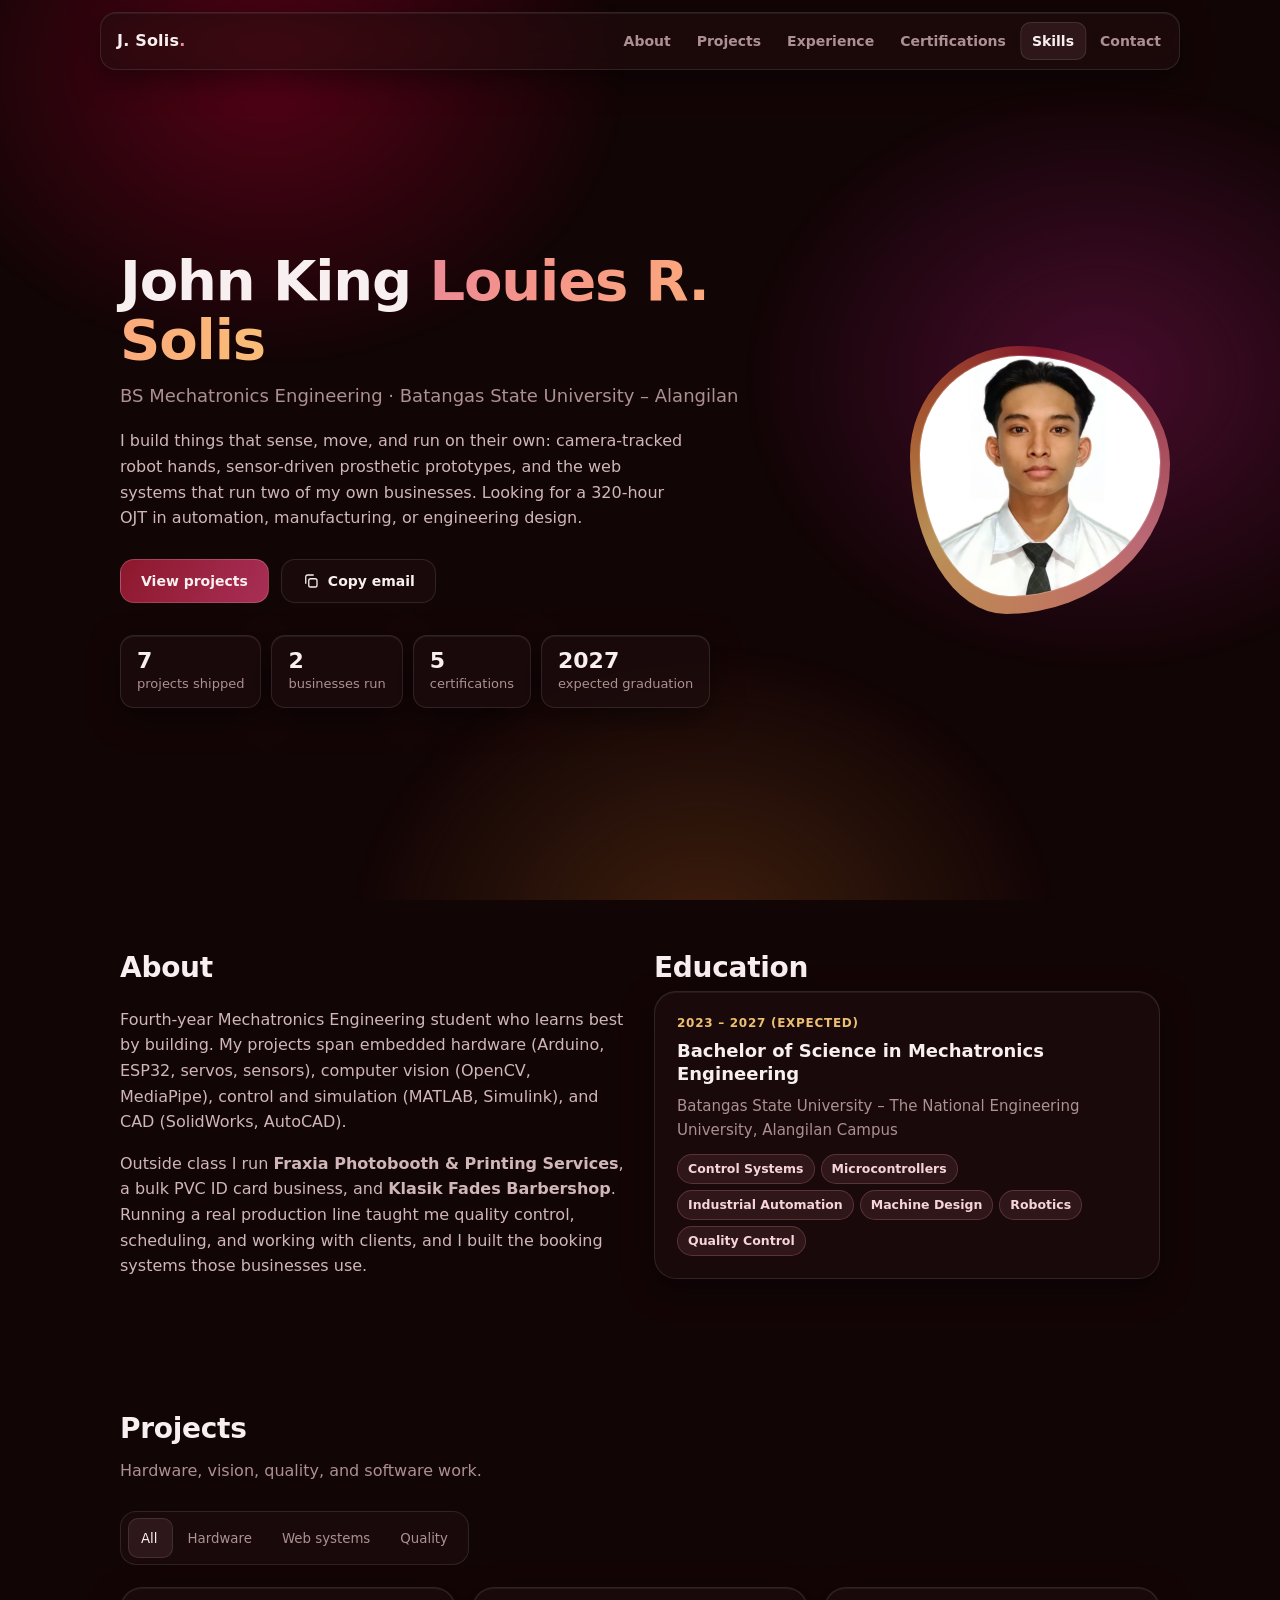
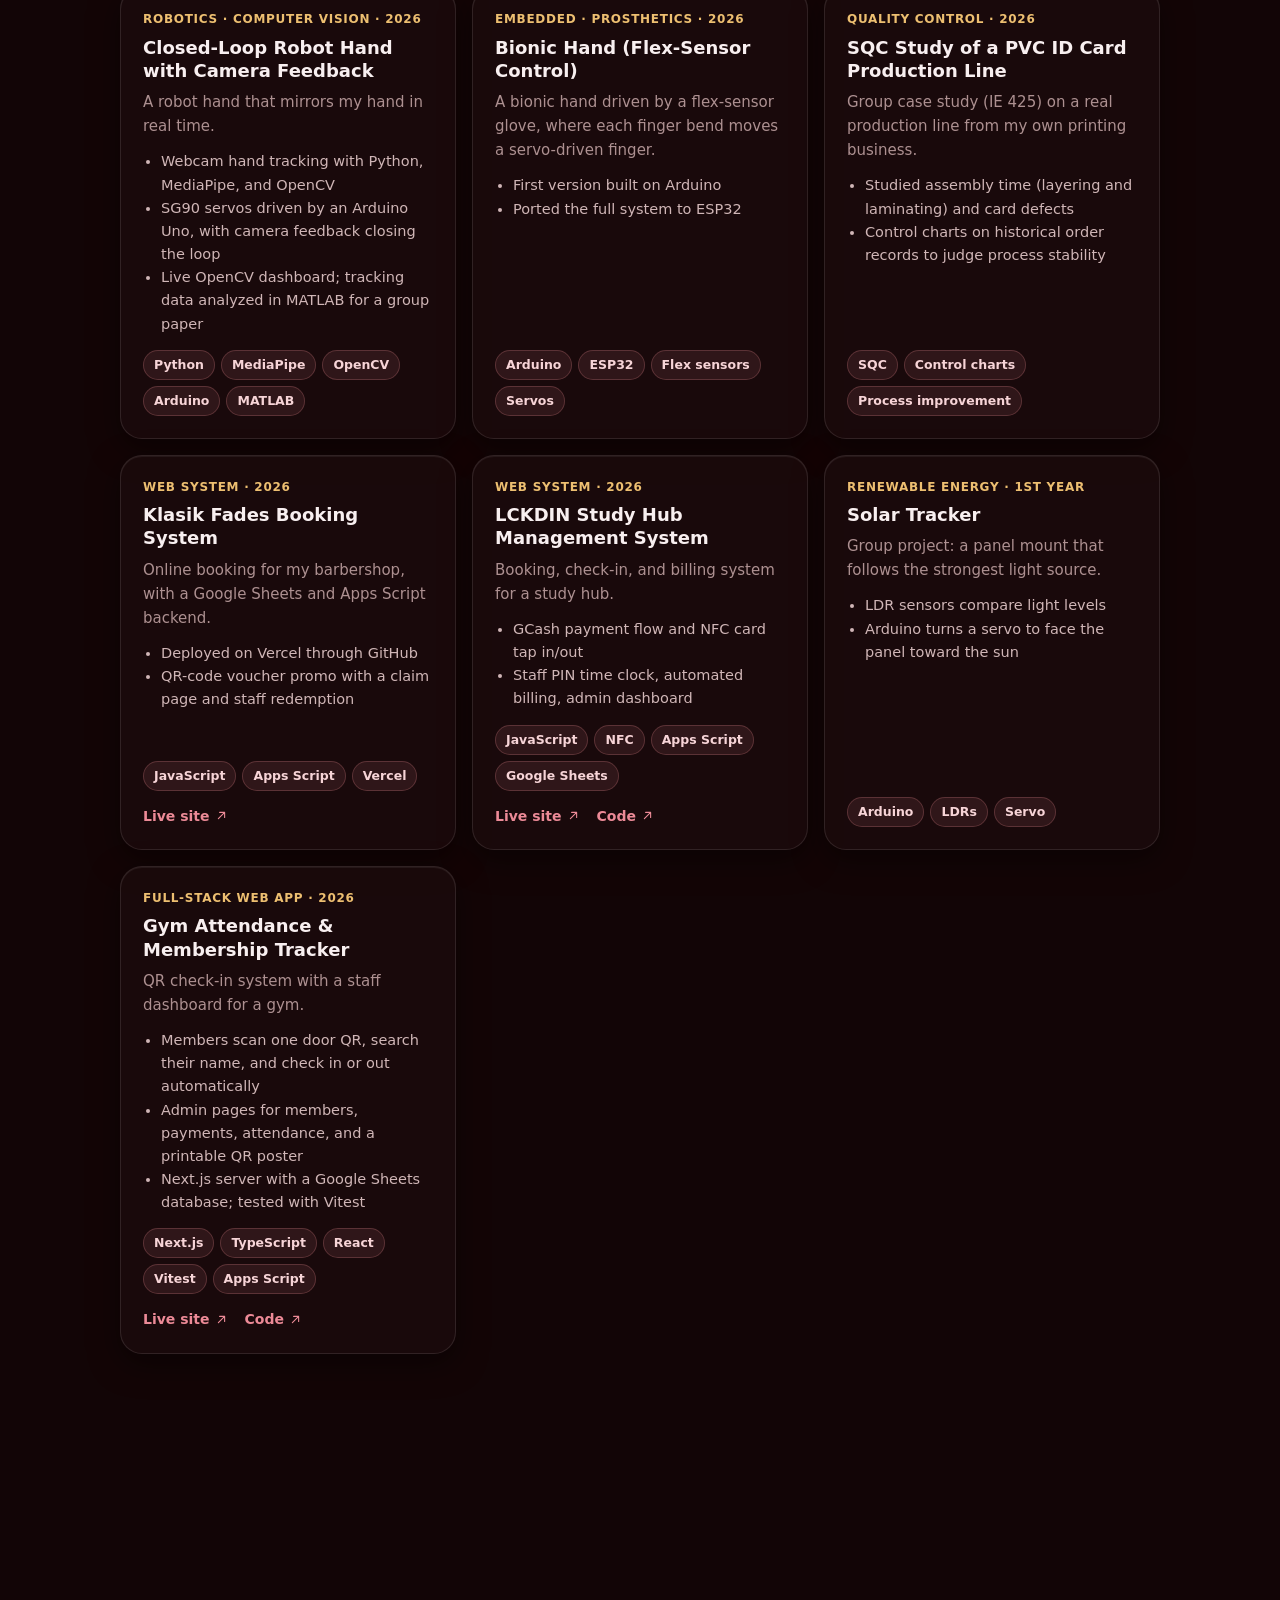
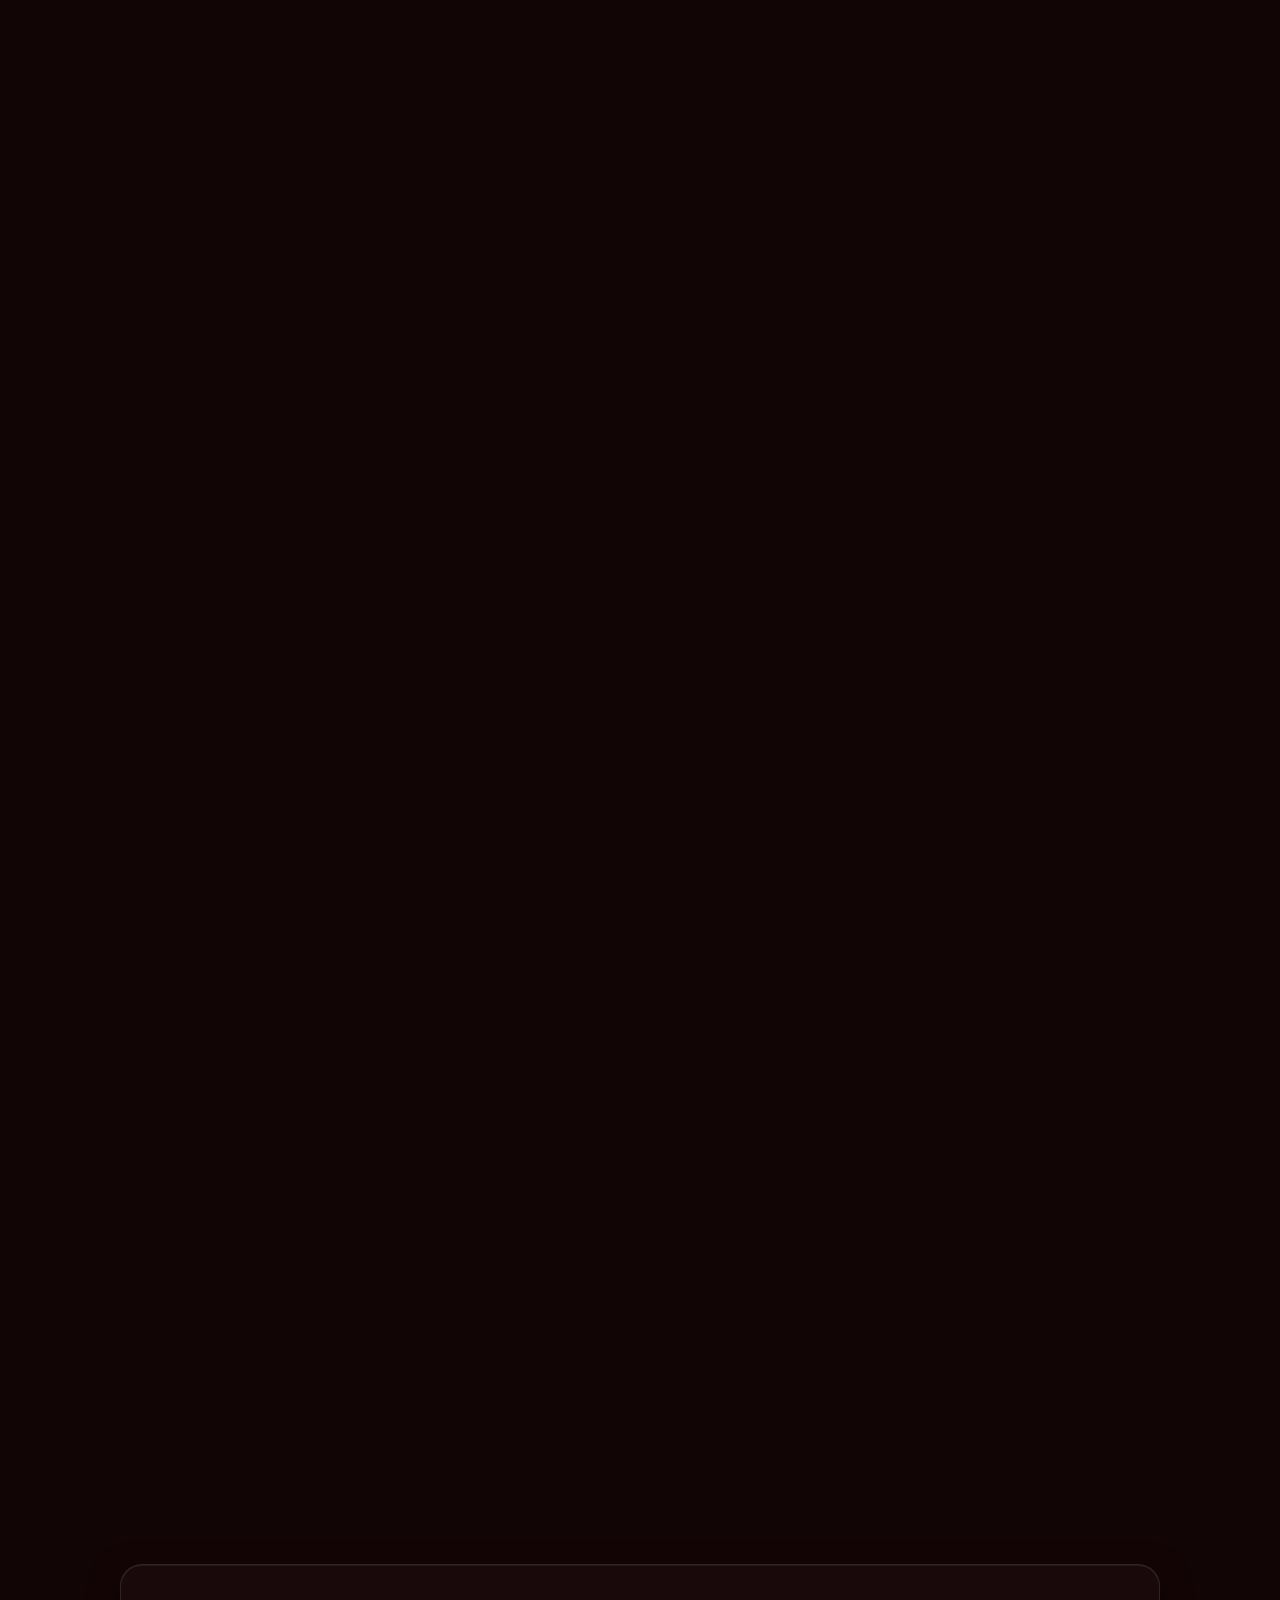
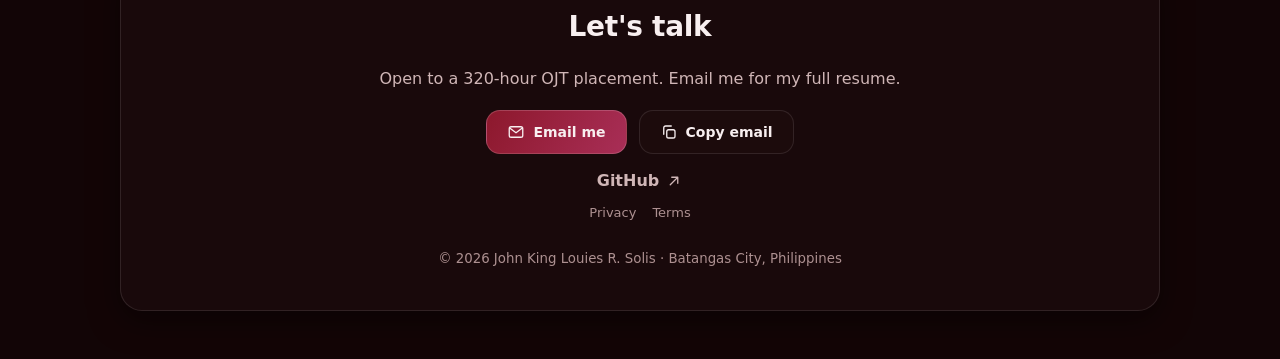
==== commit 3886434e: "Add AI & machine learning skills Co-Authored-By: Claude Opus 5.5 <noreply@anthropic.com> Claude-Sess" ====
--- a/index.html
+++ b/index.html
@@ -251,6 +251,7 @@
       <div class="card"><h3>Simulation &amp; analysis</h3><div class="chips"><span class="chip">MATLAB</span><span class="chip">Simulink</span><span class="chip">SQC / control charts</span></div></div>
       <div class="card"><h3>Embedded &amp; hardware</h3><div class="chips"><span class="chip">Arduino Uno</span><span class="chip">ESP32</span><span class="chip">Servos</span><span class="chip">Flex sensors</span><span class="chip">LDRs</span><span class="chip">NFC</span></div></div>
       <div class="card"><h3>Computer vision</h3><div class="chips"><span class="chip">OpenCV</span><span class="chip">MediaPipe</span></div></div>
+      <div class="card"><h3>AI &amp; machine learning</h3><div class="chips"><span class="chip">AI-assisted development</span><span class="chip">Claude Code</span><span class="chip">Prompt engineering</span><span class="chip">ML hand tracking (MediaPipe)</span></div></div>
       <div class="card"><h3>CAD</h3><div class="chips"><span class="chip">SolidWorks</span><span class="chip">AutoCAD</span></div></div>
       <div class="card"><h3>Tools</h3><div class="chips"><span class="chip">Git/GitHub</span><span class="chip">Vercel</span><span class="chip">Google Sheets</span></div></div>
     </div>
